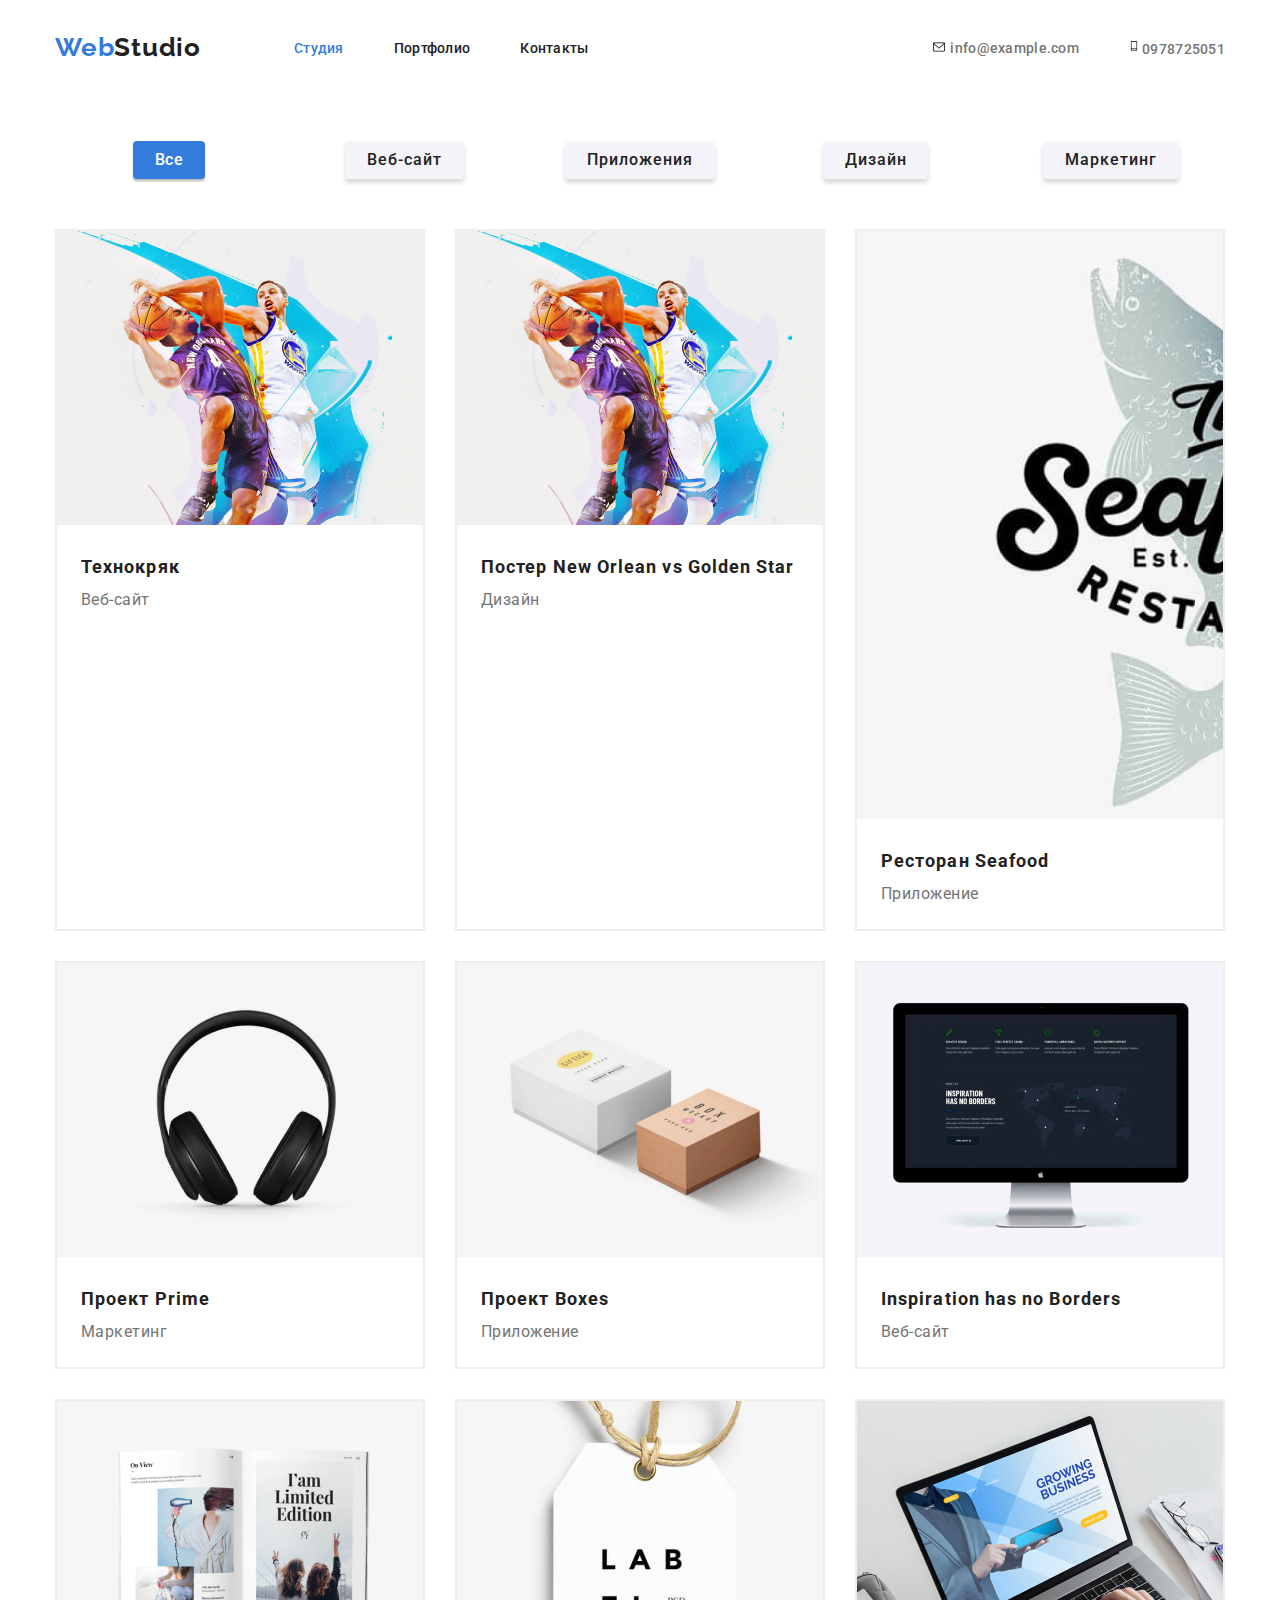
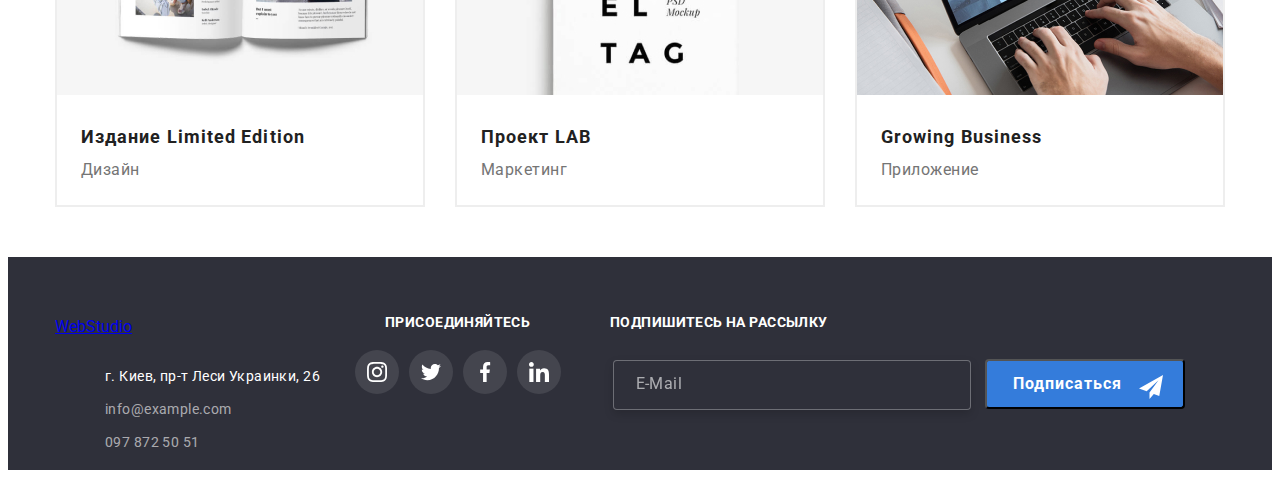
==== portfolio.html @ 57423bf5 "v00" ====
<!DOCTYPE html>
<html lang="ru">
    <head>
        <meta charset="UTF-8">
        <meta http-equiv="X-UA-Compatible" content="IE=edge">
        <meta name="viewport" content="width=device-width, initial-scale=1.0">
        <title>HomeWork8.v00|Portfolio</title>
        <link rel="preconnect" href="https://fonts.googleapis.com">
        <link rel="preconnect" href="https://fonts.gstatic.com" crossorigin>
        <link href="https://fonts.googleapis.com/css2?family=Raleway:wght@700&family=Roboto:wght@400;500;700;900&display=swap" rel="stylesheet">
        <link rel="stylesheet" href="https://cdnjs.cloudflare.com/ajax/libs/modern-normalize/1.1.0/modern-normalize.min.css" integrity="sha512-wpPYUAdjBVSE4KJnH1VR1HeZfpl1ub8YT/NKx4PuQ5NmX2tKuGu6U/JRp5y+Y8XG2tV+wKQpNHVUX03MfMFn9Q==" crossorigin="anonymous" referrerpolicy="no-referrer" />
        <link rel="stylesheet" href="./css/portfolio-styles.css"/>
		<link rel="stylesheet" href="./css/main.min.css"/>
    </head>
<body>
    <header>
        <div class="container container-header">
             <a href="./index.html" class="header-logo-web">Web</a><a href="./index.html" class="header-logo-studio">Studio</a>
                    
                <ul class="header-nav">
                    <li class="header-nav__item"><a href="./index.html"    class="header-nav__link_active" >Студия</a></li>
                    <li class="header-nav__item"><a href="./portfolio.html"class="header-nav__link"        >Портфолио</a></li>
                    <li class="header-nav__item"><a href="./contact.html"  class="header-nav__link"        >Контакты</a></li>
                </ul>
        
                <ul class="header-contact">
                    <li class="header-contact__item">  <a href="mailto:info@example.com" class="header-contact__link"> <svg width="16" height="12"><use href="./images/icons.svg#icon-header-mail" ></use></svg> info@example.com</a></li>
                    <li class="header-contact__item">  <a href="tel:+380978725051"       class="header-contact__link"> <svg width="10" height="16"><use href="./images/icons.svg#icon-header-tel"  ></use></svg> 0978725051</a></li>
                </ul>
                </div>
                   <button type="button" class="header-mobile-btn" header-mobile-open>
                        <svg class="header-mobile-btn-icon" width="24" height="24">
                            <use href="./images/icons.svg#header-mobile-btn"></use>
                          </svg>
                      </button>


                       
                    <div class="backdrop is-hidden" header-mobile>       
                    <div class="header-mobile">
                       <div class="header-mobile__container">
                        <button type="button" class="header-mobile-btn-close" header-mobile-close>
                            <svg class="modal-close-icon" width="11" height="11">
                                <use href="./images/icons.svg#icon-close-btn1"></use>
                              </svg>
                          </button>
                        <ul class="header-mobile-nav">
                            <li class="header-mobile-nav__item"><a href="./index.html"    class="header-mobile-nav__link_active" >Студия</a></li>                           
                            <li class="header-mobile-nav__item"><a href="./portfolio.html"class="header-mobile-nav__link"        >Портфолио</a></li>
                            <li class="header-mobile-nav__item"><a href="./contact.html"  class="header-mobile-nav__link"        >Контакты</a></li>
                        </ul>
                
                        <ul class="header-mobile-contact">
                            <li class="header-mobile-contact__item">  <a href="tel:+380978725051"       class="header-mobile-contact__link"> +38 096 111 11 11</a></li>
                            <li class="header-mobile-contact__item">  <a href="mailto:info@example.com" class="header-mobile-contact__link1"> info@example.com</a></li>
                        </ul>

                        <ul class="header-mobile-social">
                            <li class="header-mobile-social__item"><a href="" class="header-mobile-social__link" >Instagram </a> <a href="" class="header-mobile-social__t" >|</a></li>                           
                            <li class="header-mobile-social__item"><a href="" class="header-mobile-social__link" >Twitter   </a> <a href="" class="header-mobile-social__t" >|</a></li>
                            <li class="header-mobile-social__item"><a href="" class="header-mobile-social__link" >Facebook  </a> <a href="" class="header-mobile-social__t" >|</a></li>
                            <li class="header-mobile-social__item"><a href="" class="header-mobile-social__link" >LinkedIn  </a> <a href="" class="header-mobile-social__t" > </a></li>
                        </ul>

                        </div>
                    </div>                   
                    </div>
                </div>
                </section>    

        </div>
     </header>
<main> 


    <section  class="projects">
    <div class="container">   
     <ul class="portfolio-menu__list">
        <li class="portfolio-menu__item"><button type="button" class="portfolio-menu__button__active">Все</button></li>
        <li class="portfolio-menu__item"><button type="button" class="portfolio-menu__button">Веб-сайт</button></li>
        <li class="portfolio-menu__item"><button type="button" class="portfolio-menu__button">Приложения</button></li>
        <li class="portfolio-menu__item"><button type="button" class="portfolio-menu__button">Дизайн</button></li>
        <li class="portfolio-menu__item"><button type="button" class="portfolio-menu__button">Маркетинг</button></li>
    </ul>

    <ul class="portfolio-projects__list">
            
        <li class="portfolio-projects__item"> <div class="portfolio-projects__wrap"> <picture> <source srcset="./images/portfolio/project-2-desktop-1x.jpg 1x, ./images/portfolio/project-2-desktop-2x.jpg 2x" media="(min-width: 1200px)"/> <source srcset="./images/portfolio/project-2-tablet-1x.jpg 1x, ./images/portfolio/project-2-tablet-2x.jpg 2x "media="(min-width: 768px)" /> <source srcset="./images/portfolio/project-2-phone-1x.jpg 1x, ./images/portfolio/project-2-phone-2x.jpg 2x" media="(min-width: 320px)" /> <img src="./images/portfolio/project-1.jpg" alt="Project1" /> </picture> <p class="portfolio-projects__text-top"> Технокряк это современная площадка распространения коронавируса. Компании используют эту платформу для цифрового шпионажа и атак на защищённые сервера конкурентов. </p> </div> <div class="portfolio-projects__text-container">  <h3  class="portfolio-projects__text-h3">Технокряк</h3>                       <p class="portfolio-projects__text-p">Веб-сайт</p>   </div></li>
        <li class="portfolio-projects__item"> <div class="portfolio-projects__wrap"> <picture> <source srcset="./images/portfolio/project-2-desktop-1x.jpg 1x, ./images/portfolio/project-2-desktop-2x.jpg 2x" media="(min-width: 1200px)"/> <source srcset="./images/portfolio/project-2-tablet-1x.jpg 1x, ./images/portfolio/project-2-tablet-2x.jpg 2x "media="(min-width: 768px)" /> <source srcset="./images/portfolio/project-2-phone-1x.jpg 1x, ./images/portfolio/project-2-phone-2x.jpg 2x" media="(min-width: 320px)" /> <img src="./images/portfolio/project-2.jpg" alt="Project2" /> </picture> <p class="portfolio-projects__text-top"> Технокряк это современная площадка распространения коронавируса. Компании используют эту платформу для цифрового шпионажа и атак на защищённые сервера конкурентов. </p> </div> <div class="portfolio-projects__text-container">  <h3  class="portfolio-projects__text-h3">Постер New Orlean vs Golden Star</h3><p class="portfolio-projects__text-p">Дизайн</p>     </div></li>
        <li class="portfolio-projects__item"> <div class="portfolio-projects__wrap"> <picture> <source srcset="./images/portfolio/project-3-desktop-1x.jpg 1x, ./images/portfolio/project-3-desktop-2x.jpg 2x" media="(min-width: 1200px)"/> <source srcset="./images/portfolio/project-3-tablet-1x.jpg 1x, ./images/portfolio/project-3-tablet-2x.jpg 2x "media="(min-width: 768px)" /> <source srcset="./images/portfolio/project-3-phone-1x.jpg 1x, ./images/portfolio/project-3-phone-2x.jpg 2x" media="(min-width: 320px)" /> <img src="./images/portfolio/project-3.jpg" alt="Project3" /> </picture> <p class="portfolio-projects__text-top"> Технокряк это современная площадка распространения коронавируса. Компании используют эту платформу для цифрового шпионажа и атак на защищённые сервера конкурентов. </p> </div> <div class="portfolio-projects__text-container">  <h3  class="portfolio-projects__text-h3">Ресторан Seafood</h3>                <p class="portfolio-projects__text-p">Приложение</p> </div></li>
        <li class="portfolio-projects__item"> <div class="portfolio-projects__wrap"> <picture> <source srcset="./images/portfolio/project-4-desktop-1x.jpg 1x, ./images/portfolio/project-4-desktop-2x.jpg 2x" media="(min-width: 1200px)"/> <source srcset="./images/portfolio/project-4-tablet-1x.jpg 1x, ./images/portfolio/project-4-tablet-2x.jpg 2x "media="(min-width: 768px)" /> <source srcset="./images/portfolio/project-4-phone-1x.jpg 1x, ./images/portfolio/project-4-phone-2x.jpg 2x" media="(min-width: 320px)" /> <img src="./images/portfolio/project-4.jpg" alt="Project4" /> </picture> <p class="portfolio-projects__text-top"> Технокряк это современная площадка распространения коронавируса. Компании используют эту платформу для цифрового шпионажа и атак на защищённые сервера конкурентов. </p> </div> <div class="portfolio-projects__text-container">  <h3  class="portfolio-projects__text-h3">Проект Prime</h3>                    <p class="portfolio-projects__text-p">Маркетинг</p>  </div></li>
        <li class="portfolio-projects__item"> <div class="portfolio-projects__wrap"> <picture> <source srcset="./images/portfolio/project-5-desktop-1x.jpg 1x, ./images/portfolio/project-5-desktop-2x.jpg 2x" media="(min-width: 1200px)"/> <source srcset="./images/portfolio/project-5-tablet-1x.jpg 1x, ./images/portfolio/project-5-tablet-2x.jpg 2x "media="(min-width: 768px)" /> <source srcset="./images/portfolio/project-5-phone-1x.jpg 1x, ./images/portfolio/project-5-phone-2x.jpg 2x" media="(min-width: 320px)" /> <img src="./images/portfolio/project-5.jpg" alt="Project5" /> </picture> <p class="portfolio-projects__text-top"> Технокряк это современная площадка распространения коронавируса. Компании используют эту платформу для цифрового шпионажа и атак на защищённые сервера конкурентов. </p> </div> <div class="portfolio-projects__text-container">  <h3  class="portfolio-projects__text-h3">Проект Boxes</h3>                    <p class="portfolio-projects__text-p">Приложение</p> </div></li>
        <li class="portfolio-projects__item"> <div class="portfolio-projects__wrap"> <picture> <source srcset="./images/portfolio/project-6-desktop-1x.jpg 1x, ./images/portfolio/project-6-desktop-2x.jpg 2x" media="(min-width: 1200px)"/> <source srcset="./images/portfolio/project-6-tablet-1x.jpg 1x, ./images/portfolio/project-6-tablet-2x.jpg 2x "media="(min-width: 768px)" /> <source srcset="./images/portfolio/project-6-phone-1x.jpg 1x, ./images/portfolio/project-6-phone-2x.jpg 2x" media="(min-width: 320px)" /> <img src="./images/portfolio/project-6.jpg" alt="Project6" /> </picture> <p class="portfolio-projects__text-top"> Технокряк это современная площадка распространения коронавируса. Компании используют эту платформу для цифрового шпионажа и атак на защищённые сервера конкурентов. </p> </div> <div class="portfolio-projects__text-container">  <h3  class="portfolio-projects__text-h3">Inspiration has no Borders</h3>      <p class="portfolio-projects__text-p">Веб-сайт</p>   </div></li>
        <li class="portfolio-projects__item"> <div class="portfolio-projects__wrap"> <picture> <source srcset="./images/portfolio/project-7-desktop-1x.jpg 1x, ./images/portfolio/project-7-desktop-2x.jpg 2x" media="(min-width: 1200px)"/> <source srcset="./images/portfolio/project-7-tablet-1x.jpg 1x, ./images/portfolio/project-7-tablet-2x.jpg 2x "media="(min-width: 768px)" /> <source srcset="./images/portfolio/project-7-phone-1x.jpg 1x, ./images/portfolio/project-7-phone-2x.jpg 2x" media="(min-width: 320px)" /> <img src="./images/portfolio/project-7.jpg" alt="Project7" /> </picture> <p class="portfolio-projects__text-top"> Технокряк это современная площадка распространения коронавируса. Компании используют эту платформу для цифрового шпионажа и атак на защищённые сервера конкурентов. </p> </div> <div class="portfolio-projects__text-container">  <h3  class="portfolio-projects__text-h3">Издание Limited Edition</h3>         <p class="portfolio-projects__text-p">Дизайн</p>     </div></li>
        <li class="portfolio-projects__item"> <div class="portfolio-projects__wrap"> <picture> <source srcset="./images/portfolio/project-8-desktop-1x.jpg 1x, ./images/portfolio/project-8-desktop-2x.jpg 2x" media="(min-width: 1200px)"/> <source srcset="./images/portfolio/project-8-tablet-1x.jpg 1x, ./images/portfolio/project-8-tablet-2x.jpg 2x "media="(min-width: 768px)" /> <source srcset="./images/portfolio/project-8-phone-1x.jpg 1x, ./images/portfolio/project-8-phone-2x.jpg 2x" media="(min-width: 320px)" /> <img src="./images/portfolio/project-8.jpg" alt="Project8" /> </picture> <p class="portfolio-projects__text-top"> Технокряк это современная площадка распространения коронавируса. Компании используют эту платформу для цифрового шпионажа и атак на защищённые сервера конкурентов. </p> </div> <div class="portfolio-projects__text-container">  <h3  class="portfolio-projects__text-h3">Проект LAB</h3>                      <p class="portfolio-projects__text-p">Маркетинг</p>  </div></li>
        <li class="portfolio-projects__item"> <div class="portfolio-projects__wrap"> <picture> <source srcset="./images/portfolio/project-9-desktop-1x.jpg 1x, ./images/portfolio/project-9-desktop-2x.jpg 2x" media="(min-width: 1200px)"/> <source srcset="./images/portfolio/project-9-tablet-1x.jpg 1x, ./images/portfolio/project-9-tablet-2x.jpg 2x "media="(min-width: 768px)" /> <source srcset="./images/portfolio/project-9-phone-1x.jpg 1x, ./images/portfolio/project-9-phone-2x.jpg 2x" media="(min-width: 320px)" /> <img src="./images/portfolio/project-9.jpg" alt="Project9" /> </picture> <p class="portfolio-projects__text-top"> Технокряк это современная площадка распространения коронавируса. Компании используют эту платформу для цифрового шпионажа и атак на защищённые сервера конкурентов. </p> </div> <div class="portfolio-projects__text-container">  <h3  class="portfolio-projects__text-h3">Growing Business</h3>                <p class="portfolio-projects__text-p">Приложение</p> </div></li>
    
    </ul>

<!--- <ul class="our-projects-list">
            
    <li class="our-projects-item"> <div class="our-projects-wrap"> <img src="./images/portfolio/project-1.jpg" alt="Наши проекты" width="370" height="290"/> <p class="our-projects-top-text"> Технокряк это современная площадка распространения коронавируса. Компании используют эту платформу для цифрового шпионажа и атак на защищённые сервера конкурентов. </p> </div> <div class="projects-text-container">  <h3  class="projects-text-h3">Технокряк</h3>                   <p class="projects-text-p">Веб-сайт</p> </div> </li>
    <li class="our-projects-item"> <div class="our-projects-wrap"> <img src="./images/portfolio/project-2.jpg" alt="Наши проекты" width="370" height="290"/> <p class="our-projects-top-text"> Технокряк это современная площадка распространения коронавируса. Компании используют эту платформу для цифрового шпионажа и атак на защищённые сервера конкурентов. </p> </div> <div class="projects-text-container">  <h3  class="projects-text-h3">Постер New Orlean vs Golden Star</h3>    <p class="projects-text-p">Дизайн</p>                      </div></li>
    <li class="our-projects-item"> <div class="our-projects-wrap"> <img src="./images/portfolio/project-3.jpg" alt="Наши проекты" width="370" height="290"/> <p class="our-projects-top-text"> Технокряк это современная площадка распространения коронавируса. Компании используют эту платформу для цифрового шпионажа и атак на защищённые сервера конкурентов. </p> </div> <div class="projects-text-container">  <h3  class="projects-text-h3">Ресторан Seafood</h3>            <p class="projects-text-p">Приложение</p>                  </div></li>
    <li class="our-projects-item"> <div class="our-projects-wrap"> <img src="./images/portfolio/project-4.jpg" alt="Наши проекты" width="370" height="290"/> <p class="our-projects-top-text"> Технокряк это современная площадка распространения коронавируса. Компании используют эту платформу для цифрового шпионажа и атак на защищённые сервера конкурентов. </p> </div> <div class="projects-text-container">  <h3  class="projects-text-h3">Проект Prime</h3>                <p class="projects-text-p">Маркетинг</p>                           </div></li>
    <li class="our-projects-item"> <div class="our-projects-wrap"> <img src="./images/portfolio/project-5.jpg" alt="Наши проекты" width="370" height="290"/> <p class="our-projects-top-text"> Технокряк это современная площадка распространения коронавируса. Компании используют эту платформу для цифрового шпионажа и атак на защищённые сервера конкурентов. </p> </div> <div class="projects-text-container">  <h3  class="projects-text-h3">Проект Boxes</h3>                <p class="projects-text-p">Приложение</p>                          </div></li>
    <li class="our-projects-item"> <div class="our-projects-wrap"> <img src="./images/portfolio/project-6.jpg" alt="Наши проекты" width="370" height="290"/> <p class="our-projects-top-text"> Технокряк это современная площадка распространения коронавируса. Компании используют эту платформу для цифрового шпионажа и атак на защищённые сервера конкурентов. </p> </div> <div class="projects-text-container">  <h3  class="projects-text-h3">Inspiration has no Borders</h3>  <p class="projects-text-p">Веб-сайт</p>                            </div></li>
    <li class="our-projects-item"> <div class="our-projects-wrap"> <img src="./images/portfolio/project-7.jpg" alt="Наши проекты" width="370" height="290"/> <p class="our-projects-top-text"> Технокряк это современная площадка распространения коронавируса. Компании используют эту платформу для цифрового шпионажа и атак на защищённые сервера конкурентов. </p> </div> <div class="projects-text-container">  <h3  class="projects-text-h3">Издание Limited Edition</h3>     <p class="projects-text-p">Дизайн</p>                              </div></li>
    <li class="our-projects-item"> <div class="our-projects-wrap"> <img src="./images/portfolio/project-8.jpg" alt="Наши проекты" width="370" height="290"/> <p class="our-projects-top-text"> Технокряк это современная площадка распространения коронавируса. Компании используют эту платформу для цифрового шпионажа и атак на защищённые сервера конкурентов. </p> </div> <div class="projects-text-container">  <h3  class="projects-text-h3">Проект LAB</h3>                  <p class="projects-text-p">Маркетинг</p>                           </div></li>
    <li class="our-projects-item"> <div class="our-projects-wrap"> <img src="./images/portfolio/project-9.jpg" alt="Наши проекты" width="370" height="290"/> <p class="our-projects-top-text"> Технокряк это современная площадка распространения коронавируса. Компании используют эту платформу для цифрового шпионажа и атак на защищённые сервера конкурентов. </p> </div> <div class="projects-text-container">  <h3  class="projects-text-h3">Growing Business</h3>            <p class="projects-text-p">Приложение</p>                          </div></li>

</ul>
-->

    
    </section>

</main>
 <footer class="footer"> 
    <div class="container container-foter">
        
    <div class="footer-log">
        <a href="./index.html" class="footer-logo-web">Web</a><a href="./index.html" class="footer-logo-studio">Studio</a>    <div > 
    </div>

    <address> 
        <ul class="foter-address">
            <li class="foter-address-item"><a href="https://goo.gl/maps/wMssc7S66yAjxJLt8" target="_blank" rel="noopen nofollow noreferrer" class="foter-address-text1">г. Киев, пр-т Леси Украинки, 26 </a></li>
            <li class="foter-address-item"><a href="mailto:info@example.com"                                                                class="foter-address-text2">info@example.com                </a></li>
            <li class="foter-address-item"><a href="tel:+380978725051"                                                                      class="foter-address-text2"> 097 872 50 51                  </a></li>
        </ul>  
    </address>


    <section class="footer-social-networks">
        <div>
            <h3 class="footer-social-networks__title">Присоединяйтесь</h3>
                   <ul class="footer-social-networks__list"> 
                <li class="footer-social-networks__item"><a href="" class="footer-social-networks__link">       <svg width="20" height="20"><use href="./images/icons.svg#icon-social-network-instagram"></use></svg></a> </li>
                <li class="footer-social-networks__item"><a href="" class="footer-social-networks__link">       <svg width="20" height="20"><use href="./images/icons.svg#icon-social-network-twitter" > </use></svg></a></li>
                <li class="footer-social-networks__item"><a href="" class="footer-social-networks__link">       <svg width="20" height="20"><use href="./images/icons.svg#icon-social-network-facebook"> </use></svg></a></li>
                <li class="footer-social-networks__item"><a href="" class="footer-social-networks__link">       <svg width="20" height="20"><use href="./images/icons.svg#icon-social-network-linkedin"> </use></svg></a></li> 
             </ul>
         </div>   
    </section>


    <section class="footer-subscribe">
        <form class="footer-subscribe-form">
            <div>
                <label for="footer-subscribe-form__email"class="footer-subscribe-form__label">Подпишитесь на рассылку</label> 
              
                <input 
                type="email"
                name=       "footer-subscribe-form__mail"
                class=      "footer-subscribe-form__input"
                required id="footer-subscribe-form__email"
                placeholder="E-Mail"
                />
                <button type ="submit" class="footer-subscribe-form__button">Подписаться</button>
                <svg class="footer-subscribe-form__icon"width="24" height="24"><use href="./images/icons.svg#icon-footer-send"  ></use></svg>
            </div>
        </form>
</section>
</footer>

 <script src="./js/header-mobile.js"></script>
</body>


</html>
---- css/portfolio-styles.css ----
/*--------------------HEADER--------------------*/

.header1{
    border-bottom: 1px solid rgba(236, 236, 236, 1);
  }




.container {
    width: 1200px;
    padding-left: 15px;
    padding-right: 15px;
    margin: 0 auto;
    box-sizing: border-box;
    
}

/*Disable list for "ul"****/
ul, li {
    list-style: none;
    margin: 0 auto;
    padding: 0;
}

.img{
    display: block;
}
/**/
---- css/main.min.css ----
.visually-hidden{position:absolute;white-space:nowrap;width:1px;height:1px;overflow:hidden;border:0;padding:0;clip:rect(0 0 0 0);clip-path:inset(50%);margin:-1px}.is-hidden{opacity:0;pointer-events:none;visibility:hidden}.backdrop{width:100vw;height:100vh;background-color:rgba(0,0,0,0.267);position:fixed;top:0;transition:opacity 500ms, visibility 500ms}.modal-window{width:528px;height:581px;min-height:500px;background-color:#ffffff;border-radius:10px;position:absolute;top:50%;left:50%;transform:translate(-50%, -50%) rotate(0) scale(1);transition:transform 500ms}.modal-window__close-btn{width:30px;height:30px;border-radius:50%;border:1px solid rgba(33,33,33,0.2);background-color:transparent;position:absolute;top:10px;right:10px;transition:color 300ms linear, fill 300ms linear, outline 300ms linear;fill:#212121}.modal-window__close-btn:hover,.modal-window__close-btn:focus{fill:#2196F3}.modal-window__title{padding-top:40px;padding-left:40px;padding-right:40px;margin-bottom:12px;text-align:center;font-family:Roboto;font-style:normal;font-weight:bold;font-size:20px;letter-spacing:0.03em;color:#303030}.modal-window__label{margin-top:10px;margin-left:40px;color:#757575}.modal-window__input{width:448px;height:40px;padding-left:30px;margin-left:40px;margin-right:40px;border:1px solid rgba(33,33,33,0.2);box-sizing:border-box;border-radius:4px;transition:color 300ms linear, border-color 300ms linear, fill 300ms linear, border 300ms linear}.modal-window__input:focus,.modal-window__input:hover{border-color:#2196F3;fill:#2196F3;color:#2196F3;border:2px solid #2196F3;outline:none}.modal-window__text{color:#757575;padding-top:10px;padding-right:10px;padding-left:10px;padding-bottom:10px;width:448px;height:120px;margin-left:40px;margin-right:40px;border:1px solid rgba(33,33,33,0.2);box-sizing:border-box;border-radius:4px;resize:none;outline:none;transition:color 300ms linear, border-color 300ms linear, fill 300ms linear, border 300ms linear}.modal-window__text:hover,.modal-window__text:focus{border-color:#2196F3;fill:#2196F3;color:#2196F3;border:2px solid #2196F3;outline:none}.modal-window__text::placeholder{color:rgba(117,117,117,0.5);fill:#2196F3}.modal-window__wrap{position:relative;display:block;margin-top:4px}.modal-window__field{margin-bottom:10px;transition:color 300ms linear, fill 300ms linear, border-color 300ms linear}.modal-window__field:focus,.modal-window__field:hover{border-color:#2196F3;fill:#2196F3;color:#2196F3;outline:none}.modal-window__icon{position:absolute;left:45px;top:50%;transform:translateY(-50%);transition:color 300ms linear, fill 300ms linear, border-color 300ms linear}.modal-window__icon:focus,.modal-window__icon:hover{border-color:#2196F3;fill:#2196F3;color:#2196F3;outline:none}.modal-check-text span{border:1px solid rgba(33,33,33,0.2);border-radius:2px;margin-left:40px}.modal-check-t1{padding-left:12px;margin-bottom:20px;color:#757575}.modal-check-t2{text-decoration:underline;color:#2196F3}.modal-check:checked+.modal-check-text>span{border:none}.modal-check:checked+.modal-check-text svg{fill:#2196F3}.modal-check-text{color:#757575;display:flex;align-items:center}.modal-check-text1{color:#2196F3;display:flex;align-items:center;text-decoration:underline;padding-left:10px}.modal-check-text span{width:16px;height:15px;border:2px solid #000000;border-radius:2px;margin-right:5px;display:flex;align-items:center;justify-content:center}.modal-check-icon{fill:transparent}.modal-check:checked+.modal-check-text>span{background-color:#2196F3;border:none}.modal-check:checked+.modal-check-text svg{fill:#2196F3}.modal-submit-btn{width:200px;height:50px;margin-top:20px;margin-left:164px;margin-right:164px;margin-bottom:45px;background:#188CE8;outline:none;border-radius:4px;color:#ffffff;display:flex;align-items:center;text-align:center;letter-spacing:0.06em;padding-top:10px;padding-left:56px;padding-right:56px;padding-bottom:10px;border:0}body{font-family:"Roboto", "sans-serif"}p,h1,h2,h3,h4,h5,h6{margin:0}ul,li{list-style:none;margin:0;padding:0}.img{display:block;max-width:100%;width:100%;height:auto}.container{width:100%;padding-left:15px;padding-right:15px;margin:0 auto}@media screen and (min-width: 320px){.container{width:300px}}@media screen and (min-width: 480px){.container{width:480px}}@media screen and (min-width: 768px){.container{width:750px}}@media screen and (min-width: 1200px){.container{width:1200px}}.header{border-bottom:2px solid #2196F3}.container-header{padding-top:24px;padding-bottom:24px;display:flex;align-items:center}.header-logo-web{font-family:Raleway;font-style:normal;font-weight:bold;font-size:26px;line-height:31px;text-decoration:none;letter-spacing:.03em;list-style:none;color:#347cdb}@media screen and (min-width: 320px){.header-logo-web{margin-left:-15px}}@media screen and (min-width: 480px){.header-logo-web{margin-left:0px}}.header-logo-web:hover,.header-logo-web:focus{fill:#347cdb;color:#347cdb}.header-logo-studio{font-family:Raleway;font-style:normal;font-weight:bold;font-size:26px;line-height:31px;text-decoration:none;letter-spacing:.03em;list-style:none;color:#212121}.header-logo-studio:hover,.header-logo-studio:focus{fill:#347cdb;color:#347cdb}.header-nav{margin-left:93px}@media screen and (min-width: 320px){.header-nav{display:none}}@media screen and (min-width: 480px){.header-nav{display:none}}@media screen and (min-width: 768px){.header-nav{display:flex}}@media screen and (min-width: 1200px){.header-nav{display:flex}}.header-nav__item+.header-nav__item{margin-left:50px}.header-nav__link{font-family:Roboto;font-style:normal;font-weight:500;font-size:14px;line-height:1.14;text-decoration:none;letter-spacing:.02em;color:#212121;transition:color 300ms linear, fill 300ms linear}.header-nav__link:hover,.header-nav__link:focus{fill:#347cdb;color:#347cdb}.header-nav__link_active{font-family:Roboto;font-style:normal;font-weight:500;font-size:14px;line-height:1.14;text-decoration:none;letter-spacing:.02em;color:#347cdb;transition:color 300ms linear}.header-contact{margin-left:auto}@media screen and (min-width: 320px){.header-contact{display:none}}@media screen and (min-width: 480px){.header-contact{display:none}}@media screen and (min-width: 768px){.header-contact{display:inline-block}}@media screen and (min-width: 1200px){.header-contact{display:flex}}.header-contact__item+.header-contact__item{margin-left:50px}.header-contact__link{font-family:Roboto;font-style:normal;font-weight:500;font-size:14px;line-height:1.14;text-decoration:none;letter-spacing:.02em;color:#757575;transition:color 300ms linear, fill 300ms linear}.header-contact__link:hover,.header-contact__link:focus{fill:#347cdb;color:#347cdb}.header-mobile-btn{margin-top:-60px;margin-bottom:15px;margin-right:15px;width:40px;height:40px;display:none;margin-left:auto}@media screen and (min-width: 320px){.header-mobile-btn{display:block}}@media screen and (min-width: 480px){.header-mobile-btn{display:block}}@media screen and (min-width: 768px){.header-mobile-btn{display:none}}@media screen and (min-width: 1200px){.header-mobile-btn{display:none}}.header-mobile-btn-close{width:30px;height:30px;border-radius:50%;border:none;background-color:transparent;position:absolute;top:10px;right:10px;transition:color 300ms linear, fill 300ms linear, outline 300ms linear;fill:#212121}.header-mobile-btn-close:hover,.header-mobile-btn-close:focus{fill:#2196F3}.header-mobile{position:fixed;background-color:#ffffff;z-index:1;width:100vw;height:100vh;overflow:auto;top:0;left:0;padding-top:15px;padding-bottom:15px}.header-mobile__conteiner{height:100%;display:flex;flex-direction:column}.header-mobile-nav{margin-top:48px;margin-left:40px}.header-mobile-nav__item{margin-bottom:30px}.header-mobile-nav__link_active{font-family:Roboto;font-style:medium;font-weight:500;font-size:40px;line-height:1.14;text-decoration:none;letter-spacing:.02em;color:#347cdb;transition:color 300ms linear, fill 300ms linear}.header-mobile-nav__link_active:hover,.header-mobile-nav__link_active:focus{fill:#212121;color:#212121}.header-mobile-nav__link{font-family:Roboto;font-style:medium;font-weight:500;font-size:40px;line-height:1.14;text-decoration:none;letter-spacing:.02em;color:#212121;transition:color 300ms linear, fill 300ms linear}.header-mobile-nav__link:hover,.header-mobile-nav__link:focus{fill:#347cdb;color:#347cdb}.header-mobile-contact{margin-top:210px;margin-left:40px}.header-mobile-contact__item{margin-bottom:20px}.header-mobile-contact__link{font-family:Roboto;font-style:medium;font-weight:500;font-size:34px;line-height:1.14;text-decoration:none;letter-spacing:.02em;color:#347cdb;transition:color 300ms linear, fill 300ms linear}.header-mobile-contact__link:hover,.header-mobile-contact__link:focus{fill:#212121;color:#212121}.header-mobile-contact__link1{font-family:Roboto;font-style:medium;font-weight:500;font-size:28px;line-height:1.14;text-decoration:none;letter-spacing:.02em;color:#757575;transition:color 300ms linear, fill 300ms linear}.header-mobile-contact__link1:hover,.header-mobile-contact__link1:focus{fill:#212121;color:#212121}.header-mobile-social{display:flex;margin-left:40px;margin-top:24px;margin-bottom:28px}.header-mobile-social__item+.header-mobile-social__item{margin-left:5px}.header-mobile-social__link{font-family:Roboto;font-style:medium;font-weight:500;font-size:18px;line-height:1.14;text-decoration:none;letter-spacing:.02em;color:#347cdb;transition:color 300ms linear, fill 300ms linear}.header-mobile-social__link:hover,.header-mobile-social__link:focus{fill:#212121;color:#212121}.header-mobile-social__item{margin-left:5px;color:#757575}.hero{background-color:#2F303A;background-image:linear-gradient(rgba(25,28,38,0.2), rgba(25,28,38,0.2)),url(../images/hero_bg.jpg);padding-top:200px;padding-bottom:200px;background-repeat:no-repeat;background-position:center;background-size:cover;flex-grow:1}@media screen and (min-width: 320px){.hero{background-image:linear-gradient(rgba(25,28,38,0.2), rgba(25,28,38,0.2)),url(../images/hero_bg_phone_1x.jpg)}}@media screen and (min-width: 320px) and (min-device-pixel-ratio: 2), screen and (min-width: 320px) and (min-resolution: 192dpi), screen and (min-width: 320px) and (min-resolution: 2dppx){.hero{background-image:linear-gradient(rgba(25,28,38,0.2), rgba(25,28,38,0.2)),url(../images/hero_bg_phone_2x.jpg)}}@media screen and (min-width: 480px){.hero{background-image:linear-gradient(rgba(25,28,38,0.2), rgba(25,28,38,0.2)),url(../images/hero_bg_phone_1x.jpg)}}@media screen and (min-width: 480px) and (min-device-pixel-ratio: 2), screen and (min-width: 480px) and (min-resolution: 192dpi), screen and (min-width: 480px) and (min-resolution: 2dppx){.hero{background-image:linear-gradient(rgba(25,28,38,0.2), rgba(25,28,38,0.2)),url(../images/hero_bg_phone_2x.jpg)}}@media screen and (min-width: 768px){.hero{background-image:linear-gradient(rgba(25,28,38,0.2), rgba(25,28,38,0.2)),url(../images/hero_bg_tablet_1x.jpg)}}@media screen and (min-width: 768px) and (min-device-pixel-ratio: 2), screen and (min-width: 768px) and (min-resolution: 192dpi), screen and (min-width: 768px) and (min-resolution: 2dppx){.hero{background-image:linear-gradient(rgba(25,28,38,0.2), rgba(25,28,38,0.2)),url(../images/hero_bg_tablet_2x.jpg)}}@media screen and (min-width: 1200px){.hero{background-image:linear-gradient(rgba(25,28,38,0.2), rgba(25,28,38,0.2)),url(../images/hero_bg_desktop_1x.jpg)}}@media screen and (min-width: 1200px) and (min-device-pixel-ratio: 2), screen and (min-width: 1200px) and (min-resolution: 192dpi), screen and (min-width: 1200px) and (min-resolution: 2dppx){.hero{background-image:linear-gradient(rgba(25,28,38,0.2), rgba(25,28,38,0.2)),url(../images/hero_bg_desktop_2x.jpg)}}@media screen and (min-width: 320px){.hero__button{font-family:Roboto;font-style:normal;font-weight:bold;font-size:10px;line-height:1.87;text-decoration:none;letter-spacing:.06em;align-items:center;text-align:center;color:#fff;background:#347cdb;box-shadow:0px 4px 4px rgba(0,0,0,0.15);border-radius:4px;width:150px;height:50px;display:block;margin-left:50px;transition:color 300ms linear, background-color 300ms linear}}@media screen and (min-width: 480px){.hero__button{font-family:Roboto;font-style:normal;font-weight:bold;font-size:14px;line-height:1.87;text-decoration:none;letter-spacing:.06em;align-items:center;text-align:center;color:#fff;background:#347cdb;box-shadow:0px 4px 4px rgba(0,0,0,0.15);border-radius:4px;width:150px;height:50px;display:block;margin-left:140px;margin-top:30px;transition:color 300ms linear, background-color 300ms linear}}@media screen and (min-width: 768px){.hero__button{font-family:Roboto;font-style:normal;font-weight:bold;font-size:16px;line-height:1.87;text-decoration:none;letter-spacing:.06em;align-items:center;text-align:center;color:#fff;background:#347cdb;box-shadow:0px 4px 4px rgba(0,0,0,0.15);border-radius:4px;width:200px;height:50px;display:block;margin:0 auto;margin-top:50px;transition:color 300ms linear, background-color 300ms linear}}@media screen and (min-width: 1200px){.hero__button{font-family:Roboto;font-style:normal;font-weight:bold;font-size:16px;line-height:1.87;text-decoration:none;letter-spacing:.06em;align-items:center;text-align:center;color:#fff;background:#347cdb;box-shadow:0px 4px 4px rgba(0,0,0,0.15);border-radius:4px;width:200px;height:50px;display:block;margin:0 auto;margin-top:50px;transition:color 300ms linear, background-color 300ms linear}}@media screen and (min-width: 320px){.hero__title{font-family:Roboto;font-style:Bold;font-weight:700;font-size:18px;line-height:1.18;text-decoration:none;letter-spacing:.03em;text-align:center;text-transform:uppercase;margin-bottom:20px;color:#ffffff}}@media screen and (min-width: 480px){.hero__title{font-family:Roboto;font-style:Bold;font-weight:700;font-size:24px;line-height:1.18;text-decoration:none;letter-spacing:.03em;text-align:center;letter-spacing:0.06em;text-transform:uppercase;color:#ffffff}}@media screen and (min-width: 768px){.hero__title{font-family:Roboto;font-style:normal;font-weight:900;font-size:30px;line-height:1.36;text-decoration:none;letter-spacing:.06em;text-transform:uppercase;color:#fff;text-align:center}}@media screen and (min-width: 1200px){.hero__title{font-family:Roboto;font-style:normal;font-weight:900;font-size:44px;line-height:1.36;text-decoration:none;letter-spacing:.06em;text-transform:uppercase;color:#fff;text-align:center}}.our-team{background:#f5f4fa}@media screen and (min-width: 320px){.our-team{padding-bottom:30px;padding-top:30px}}@media screen and (min-width: 480px){.our-team{padding-bottom:30px;padding-top:30px}}@media screen and (min-width: 768px){.our-team{padding-bottom:60px;padding-top:60px}}@media screen and (min-width: 1200px){.our-team{padding-bottom:94px;padding-top:94px}}.our-team__h3{font-family:Roboto;font-style:normal;font-weight:500;font-size:16px;line-height:1.18;text-decoration:none;letter-spacing:.03em;color:#212121;text-align:center}.our-team__text{font-family:Roboto;font-style:normal;font-weight:400;font-size:16px;line-height:1.18;text-decoration:none;letter-spacing:.03em;color:#757575;text-align:center;margin-top:10px;margin-bottom:30px}.our-team__title{font-family:Roboto;font-style:Bold;font-weight:700;font-size:28px;line-height:1.18;text-decoration:none;letter-spacing:.03em;color:#212121;text-align:center;margin-top:10px;margin-bottom:30px}.our-team__conteiner{padding-top:30px;padding-bottom:30px;background:#fff;box-shadow:0px 1px 1px rgba(0,0,0,0.12),0px 4px 4px rgba(0,0,0,0.06),1px 4px 6px rgba(0,0,0,0.16)}@media screen and (min-width: 320px){.our-team__list{margin-bottom:15px;margin-top:15px}}@media screen and (min-width: 768px){.our-team__list{display:flex;flex-wrap:wrap;margin-left:-30px}}@media screen and (min-width: 1200px){.our-team__list{display:flex;margin-left:-30px}}.our-team__item{box-shadow:0px 1px 1px rgba(0,0,0,0.12),0px 4px 4px rgba(0,0,0,0.06),1px 4px 6px rgba(0,0,0,0.16);transition:color 300ms linear}@media screen and (min-width: 320px){.our-team__item{margin-bottom:15px;margin-top:15px}}@media screen and (min-width: 768px){.our-team__item{width:calc(100% / 2 - 30px);margin-left:30px}}@media screen and (min-width: 1200px){.our-team__item{width:calc(100% / 4 - 30px);margin-left:30px}}.our-team__item:focus,.our-team__item:hover{box-shadow:0px 1px 1px rgba(0,0,0,0.12),0px 4px 4px rgba(0,0,0,0.06),1px 4px 6px rgba(0,0,0,0.16)}@media screen and (min-width: 1200px){.our-team+.our-team{margin-left:30px}}.our-team+.our-team-cont{padding-top:94px;padding-top:30px;padding-bottom:30px;background:#fff;box-shadow:0px 1px 1px rgba(0,0,0,0.12),0px 4px 4px rgba(0,0,0,0.06),1px 4px 6px rgba(0,0,0,0.16)}.our-team-social-list{display:flex;justify-content:center}.our-team-social__link{width:44px;height:44px;border-radius:50%;display:flex;align-items:center;justify-content:center;color:#AFB1B8;transition:color 300ms linear,background-color 300ms linear}.our-team-social__link__icon{fill:#AFB1B8}.our-team-social__link:hover,.our-team-social__link:focus{background-color:#347cdb;color:#fff;fill:#ffffff}.our-team-social__item+.our-team-social__item{margin-left:10px}.partner__container{width:100%;padding-left:15px;padding-right:15px;margin:0 auto}@media screen and (min-width: 1200px){.partner__container{width:1200px}}.partners{padding-top:94px;padding-bottom:94px}@media screen and (min-width: 320px){.partners__list{margin-bottom:15px;margin-top:15px;display:flex;flex-wrap:wrap;margin-left:-30px}}@media screen and (min-width: 480px){.partners__list{display:flex;flex-wrap:wrap;margin-left:-30px}}@media screen and (min-width: 768px){.partners__list{display:flex;flex-wrap:wrap;margin-left:-30px}}@media screen and (min-width: 1200px){.partners__list{display:flex;margin-left:-30px}}.partners__item{margin-left:30px;height:92px;display:flex;align-items:center;justify-content:center;border-radius:3%}@media screen and (min-width: 320px){.partners__item{width:calc(100% / 2 - 30px);margin-bottom:15px;margin-top:15px}}@media screen and (min-width: 480px){.partners__item{width:calc(100% / 2 - 30px);margin-bottom:15px;margin-top:15px}}@media screen and (min-width: 768px){.partners__item{width:calc(100% / 3 - 30px)}}@media screen and (min-width: 1200px){.partners__item{width:calc(100% / 6 - 30px)}}.partners__title{font-family:Roboto;font-style:normal;font-weight:bold;font-size:36px;line-height:1.16;text-decoration:none;letter-spacing:.03em;color:#212121;text-align:center;margin-bottom:50px}.partners__link{width:170px;height:92px;border-radius:3%;border:1px solid #AFB1B8;fill:#AFB1B8;transition:color 300ms linear, bolder 300ms linear, fill 300ms linear}.partners__link:hover,.partners__link:focus{fill:#347cdb;color:#347cdb;border:1px solid #347cdb}.services{background-image:url("./images/services_bg.jpg");background-repeat:no-repeat;background-attachment:fixed;background-size:100% 100%}@media screen and (min-width: 320px){.services{padding-top:60px;padding-bottom:30px}}@media screen and (min-width: 1200px){.services{padding-top:94px;padding-bottom:94px}}.services__title{font-family:Roboto;font-style:normal;font-weight:bold;font-size:14px;line-height:16px;text-decoration:none;letter-spacing:.03em;text-transform:uppercase;color:#212121;margin-top:30px}.services__text{font-family:Roboto;font-style:normal;font-weight:normal;font-size:14px;line-height:1.71;text-decoration:none;letter-spacing:.03em;color:#757575;padding-top:10px}.services__item{width:100%}@media screen and (min-width: 320px){.services__item{margin-bottom:15px;margin-top:15px}}@media screen and (min-width: 768px){.services__item{width:calc(100% / 2 - 30px);margin-left:30px}}@media screen and (min-width: 1200px){.services__item{width:calc(100% / 4 - 30px);margin-left:30px}}@media screen and (min-width: 1200px){.services__item+.services__item{margin-left:30px}}@media screen and (min-width: 320px){.sevices__list{margin-bottom:15px;margin-top:15px}}@media screen and (min-width: 768px){.sevices__list{display:flex;flex-wrap:wrap;margin-left:-30px}}@media screen and (min-width: 1200px){.sevices__list{display:flex;margin-left:-30px}}.services__container{background-color:#F5F4FA;height:92px;display:flex;align-items:center;justify-content:center;fill:currentColor;width:100%;height:120px;margin-bottom:30px}.what-we-do{padding-bottom:94px}@media screen and (min-width: 320px){.what-we-do{display:none}}@media screen and (min-width: 480px){.what-we-do{display:none}}@media screen and (min-width: 768px){.what-we-do{display:none}}@media screen and (min-width: 1200px){.what-we-do{display:block}}.what-we-do__item+.what-we-do__item{margin-left:27px}.what-we-do__text{font-family:Roboto;font-style:normal;font-weight:bold;font-size:14px;line-height:1.5;text-decoration:none;letter-spacing:.03em;text-align:center;text-transform:uppercase;padding-top:27px;padding-bottom:27px;width:370px;height:70px;position:absolute;top:0;left:0;color:#fff;background:rgba(47,48,58,0.8);transform:translateY(320%)}.what-we-do__title{font-family:Roboto;font-style:normal;font-weight:bold;font-size:36px;line-height:1.16;text-decoration:none;letter-spacing:.03em;color:#212121;text-align:center;margin-bottom:50px}.what-we-do__wrap{position:relative;overflow:visible}.what-we-do__list{display:flex}.projects{padding-top:54px;padding-bottom:50px}.portfolio-menu__list{display:flex;justify-content:center}@media screen and (min-width: 320px){.portfolio-menu__item{width:calc(100% / 3 - 30px)}}@media screen and (min-width: 480px){.portfolio-menu__item{width:calc(100% / 3 - 30px)}}.portfolio-menu__item+.portfolio-menu__item{margin-left:8px}.portfolio-menu__button{font-family:Roboto;font-style:normal;font-weight:500;font-size:16px;line-height:1.62;text-decoration:none;letter-spacing:.03em;align-items:center;text-align:center;letter-spacing:0.06em;color:#212121;background:#F5F4FA;box-shadow:0px 4px 4px rgba(0,0,0,0.15);border-radius:4px;outline:none;border:0;outline:0;padding:6px 22px;display:block;margin:0 auto;transition:color 300ms linear, background-color 300ms linear}.portfolio-menu__button:hover,.portfolio-menu__button:focus{color:#fff;background:#347cdb}.portfolio-menu__button__active{font-family:Roboto;font-style:normal;font-weight:500;font-size:16px;line-height:1.62;text-decoration:none;letter-spacing:.03em;text-align:center;color:#fff;background:#347cdb;box-shadow:0px 3px 1px rgba(0,0,0,0.1),0px 1px 2px rgba(0,0,0,0.08),0px 2px 2px rgba(0,0,0,0.12);border-radius:4px;padding:6px 22px;outline:none;display:block;margin:0 auto;border:0;outline:0;transition:color 300ms linear, background-color 300ms linear}.portfolio-menu__button__active:hover,.portfolio-menu__button__active:focus{color:#212121;background:#F5F4FA}.portfolio-projects__list{margin-top:50px;margin-left:-30px;margin-bottom:-30px}@media screen and (min-width: 768px){.portfolio-projects__list{display:flex;flex-wrap:wrap}}@media screen and (min-width: 1200px){.portfolio-projects__list{display:flex;flex-wrap:wrap}}.portfolio-projects__item{margin-left:30px;margin-bottom:30px;border:2px solid #eeeeee;box-sizing:border-box}@media screen and (min-width: 768px){.portfolio-projects__item{width:calc(100% / 2 - 30px)}}@media screen and (min-width: 1200px){.portfolio-projects__item{width:calc(100% / 3 - 30px)}}.portfolio-projects__item:focus,.portfolio-projects__item:hover{box-shadow:0px 1px 1px rgba(0,0,0,0.12),0px 4px 4px rgba(0,0,0,0.06),1px 4px 6px rgba(0,0,0,0.16)}.portfolio-projects__wrap{position:relative;overflow:hidden;margin:0 auto}.portfolio-projects__text-h3{font-family:Roboto;font-style:normal;font-weight:bold;font-size:18px;line-height:2;text-decoration:none;letter-spacing:.06em;color:#212121}.portfolio-projects__text-p{font-family:Roboto;font-style:normal;font-weight:normal;font-size:16px;line-height:1.87;text-decoration:none;letter-spacing:.03em;color:#757575}.portfolio-projects__text-container{padding-top:20px;padding-left:24px;padding-right:24px;padding-bottom:20px}.portfolio-projects__text-top{font-family:Roboto;font-style:normal;font-weight:400;font-size:18px;line-height:1.87;text-decoration:none;letter-spacing:.03em;color:#fff;position:absolute;top:0;left:0;background-color:#347cdb;padding:30px;height:100%;transform:translateY(100%);transition:transform 300ms linear}.portfolio-projects__item:hover .portfolio-projects__text-top{transform:translateY(0)}@media screen and (min-width: 320px){.footer-logo{margin-top:10px;margin-left:60px}}@media screen and (min-width: 480px){.footer-logo{margin-top:60px;margin-left:163px}}@media screen and (min-width: 768px){.footer-logo{margin-top:30px;margin-left:50px}}@media screen and (min-width: 1200px){.footer-logo{margin-left:0px}}.footer-logo__web{font-family:Raleway;font-style:normal;font-weight:bold;font-size:26px;line-height:1.19;text-decoration:none;letter-spacing:.03em;color:#347cdb}.footer-logo__studio{font-family:Raleway;font-style:normal;font-weight:bold;font-size:26px;line-height:1.19;text-decoration:none;letter-spacing:.03em;color:#fff;list-style:none}.foter-address{padding-top:20px}@media screen and (min-width: 320px){.foter-address{text-align:center}}@media screen and (min-width: 480px){.foter-address{text-align:center}}@media screen and (min-width: 768px){.foter-address{text-align:left;margin-left:50px}}.foter-address-item{margin-top:9px;align-items:center;justify-content:center}.foter-address-text1{font-family:Roboto;font-style:normal;font-weight:normal;font-size:14px;line-height:1.71;text-decoration:none;letter-spacing:.03em;color:#fff}.foter-address-text2{font-family:Roboto;font-style:normal;font-weight:normal;font-size:14px;line-height:1.71;text-decoration:none;letter-spacing:.03em;color:rgba(255,255,255,0.6)}.footer{padding-top:60px;padding-bottom:60px;background:#2F303A}@media screen and (min-width: 320px){.footer-social-networks{margin-top:40px;padding-left:40px;align-items:baseline}}@media screen and (min-width: 480px){.footer-social-networks{margin-top:40px;padding-left:137px;align-items:baseline}}@media screen and (min-width: 768px){.footer-social-networks{margin-top:-140px;padding-left:500px;margin-bottom:80px;align-items:baseline}}@media screen and (min-width: 1200px){.footer-social-networks{margin-top:-140px;padding-left:300px;align-items:baseline}}.footer-social-networks__title{font-family:Roboto;font-style:normal;font-weight:bold;font-size:14px;line-height:16px;text-decoration:none;letter-spacing:.03em;text-transform:uppercase;color:#fff;padding-bottom:20px;padding-left:30px}.footer-social-networks__list{font-family:Roboto;font-style:normal;font-weight:bold;font-size:14px;line-height:16px;text-decoration:none;letter-spacing:.03em;text-transform:uppercase;color:#fff;display:flex}.footer-social-networks__link{width:44px;height:44px;border-radius:50%;display:flex;align-items:center;justify-content:center;fill:#fff;color:#fff;background-color:rgba(255,255,255,0.1);transition:color 300ms linear, fill 300ms linear, outline 300ms linear,background-color 300ms linear}.footer-social-networks__link:focus,.footer-social-networks__link:hover{fill:#fff;color:#fff;outline:2px solid #fff;background-color:#347cdb}.footer-social-networks__item+.footer-social-networks__item{margin-left:10px}@media screen and (min-width: 320px){.footer-subscribe{text-align:center}}@media screen and (min-width: 480px){.footer-subscribe{margin-top:60px}}@media screen and (min-width: 1200px){.footer-subscribe{margin-top:-160px;margin-left:525px}}.footer-subscribe-form__label{font-family:Roboto;font-style:normal;font-weight:bold;font-size:14px;line-height:1.16;text-decoration:none;letter-spacing:.03em;text-transform:uppercase;display:block;color:#fff;padding-bottom:20px;margin-left:15px}@media screen and (min-width: 320px){.footer-subscribe-form__label{text-align:center;margin-top:60px}}@media screen and (min-width: 480px){.footer-subscribe-form__label{text-align:center;margin-top:60px}}@media screen and (min-width: 1200px){.footer-subscribe-form__label{text-align:left;margin-left:30px}}.footer-subscribe-form__icon{position:relative;overflow:visible;margin-bottom:-10px;margin-right:30px;margin-left:-50px}.footer-subscribe-form__input{height:50px;border:1px solid rgba(255,255,255,0.3);box-sizing:border-box;filter:drop-shadow(0px 4px 4px rgba(0,0,0,0.15));border-radius:4px;background:#2F303A;color:#fff;font-style:12px}@media screen and (min-width: 320px){.footer-subscribe-form__input{width:280px}}@media screen and (min-width: 480px){.footer-subscribe-form__input{width:450px}}@media screen and (min-width: 768px){.footer-subscribe-form__input{width:480px}}@media screen and (min-width: 1200px){.footer-subscribe-form__input{width:358px}}.footer-subscribe-form__input::placeholder{font-family:Roboto;font-style:normal;font-weight:normal;font-size:16px;line-height:2;text-decoration:none;letter-spacing:.03em;display:flex;align-items:center;padding-left:20px;color:rgba(255,255,255,0.6)}.footer-subscribe-form__button{font-family:Roboto;font-style:normal;font-weight:bold;font-size:16px;text-decoration:none;letter-spacing:.06em;color:#fff;background:#347cdb;width:200px;height:50px;margin-left:50px;padding-right:40px;outline:none;border-radius:4px}@media screen and (min-width: 320px){.footer-subscribe-form__button{margin-left:20px;margin-top:30px}}@media screen and (min-width: 768px){.footer-subscribe-form__button{margin-top:30px;margin-left:60px}}@media screen and (min-width: 1200px){.footer-subscribe-form__button{margin-top:8px;margin-left:10px}}
/*# sourceMappingURL=main.min.css.map */
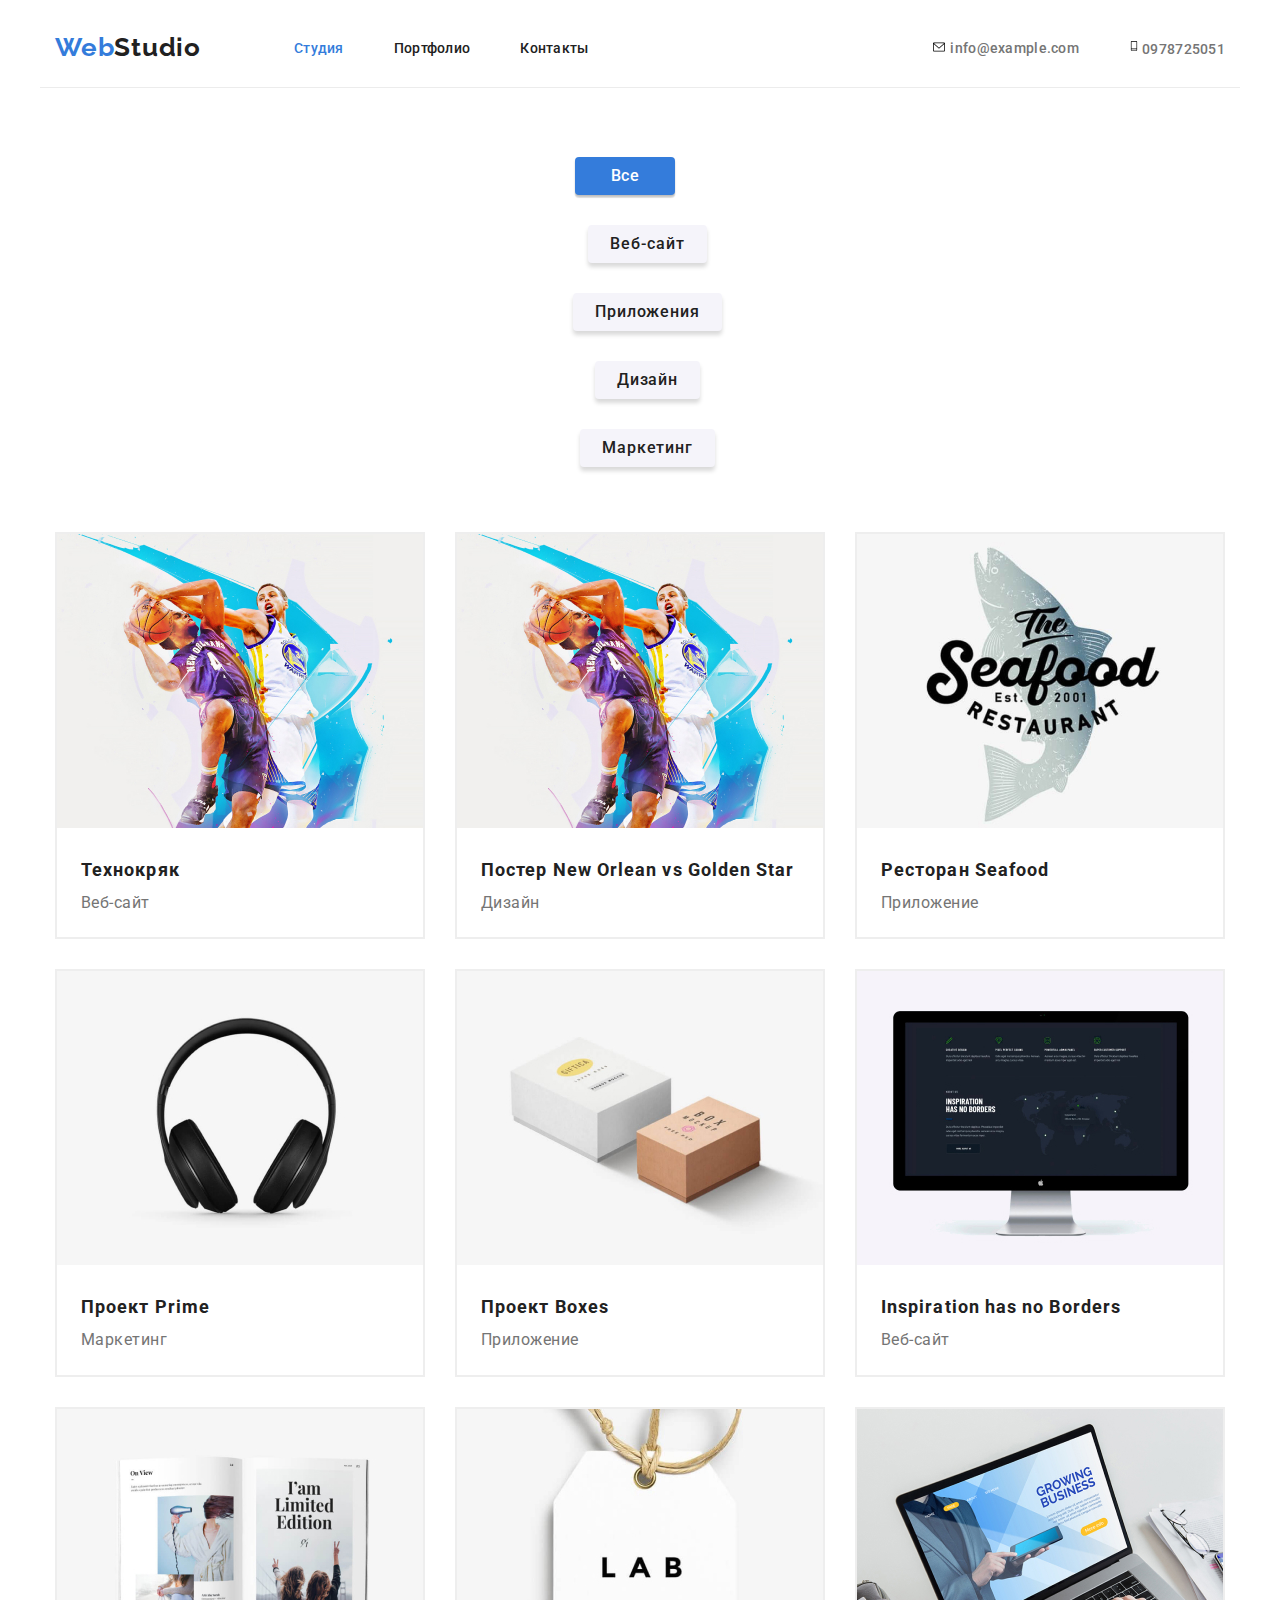
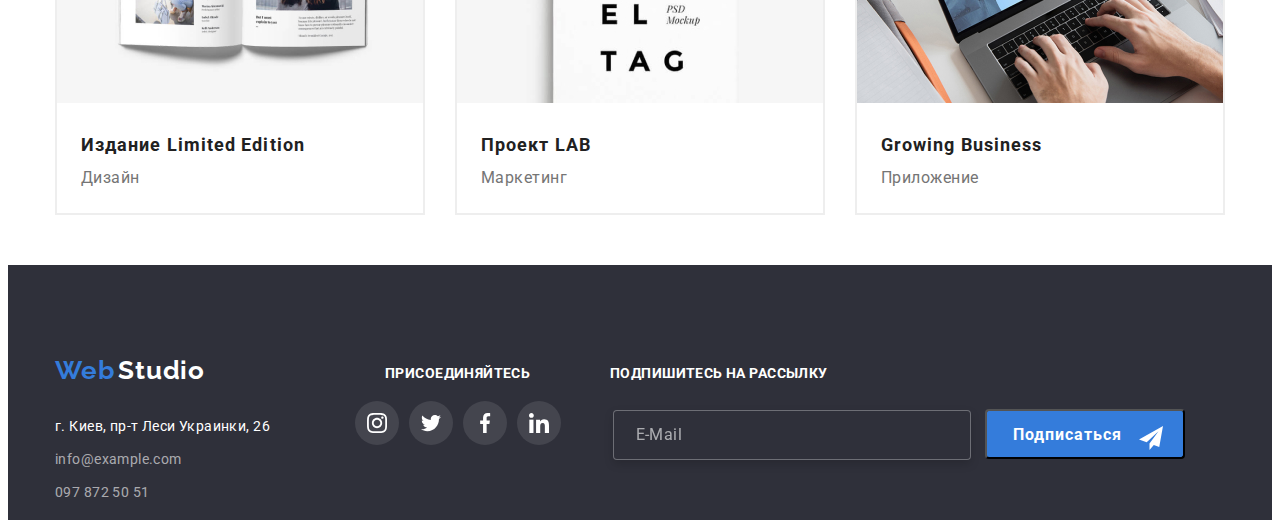
==== commit 09666f96: "v001" ====
--- a/portfolio.html
+++ b/portfolio.html
@@ -4,7 +4,7 @@
         <meta charset="UTF-8">
         <meta http-equiv="X-UA-Compatible" content="IE=edge">
         <meta name="viewport" content="width=device-width, initial-scale=1.0">
-        <title>HomeWork8.v00|Portfolio</title>
+        <title>HomeWork8.v01|Portfolio</title>
         <link rel="preconnect" href="https://fonts.googleapis.com">
         <link rel="preconnect" href="https://fonts.gstatic.com" crossorigin>
         <link href="https://fonts.googleapis.com/css2?family=Raleway:wght@700&family=Roboto:wght@400;500;700;900&display=swap" rel="stylesheet">
@@ -14,7 +14,7 @@
     </head>
 <body>
     <header>
-        <div class="container container-header">
+        <div class="container container-header header1">
              <a href="./index.html" class="header-logo-web">Web</a><a href="./index.html" class="header-logo-studio">Studio</a>
                     
                 <ul class="header-nav">
@@ -116,24 +116,24 @@
     </section>
 
 </main>
- <footer class="footer"> 
+<footer class="footer"> 
     <div class="container container-foter">
-        
-    <div class="footer-log">
-        <a href="./index.html" class="footer-logo-web">Web</a><a href="./index.html" class="footer-logo-studio">Studio</a>    <div > 
-    </div>
+            <div class="footer-logo">
+                <a href="./index.html" class="footer-logo__web">Web</a>
+                <a href="./index.html" class="footer-logo__studio">Studio</a> 
+            </div>
 
     <address> 
-        <ul class="foter-address">
-            <li class="foter-address-item"><a href="https://goo.gl/maps/wMssc7S66yAjxJLt8" target="_blank" rel="noopen nofollow noreferrer" class="foter-address-text1">г. Киев, пр-т Леси Украинки, 26 </a></li>
-            <li class="foter-address-item"><a href="mailto:info@example.com"                                                                class="foter-address-text2">info@example.com                </a></li>
-            <li class="foter-address-item"><a href="tel:+380978725051"                                                                      class="foter-address-text2"> 097 872 50 51                  </a></li>
-        </ul>  
+            <ul class="foter-address">
+                <li class="foter-address-item"><a href="https://goo.gl/maps/wMssc7S66yAjxJLt8" target="_blank" rel="noopen nofollow noreferrer" class="foter-address-text1">г. Киев, пр-т Леси Украинки, 26 </a></li>
+                <li class="foter-address-item"><a href="mailto:info@example.com"                                                                class="foter-address-text2">info@example.com                </a></li>
+                <li class="foter-address-item"><a href="tel:+380978725051"                                                                      class="foter-address-text2"> 097 872 50 51                  </a></li>
+            </ul>  
     </address>
 
 
-    <section class="footer-social-networks">
-        <div>
+    <section >
+        <div class="footer-social-networks">
             <h3 class="footer-social-networks__title">Присоединяйтесь</h3>
                    <ul class="footer-social-networks__list"> 
                 <li class="footer-social-networks__item"><a href="" class="footer-social-networks__link">       <svg width="20" height="20"><use href="./images/icons.svg#icon-social-network-instagram"></use></svg></a> </li>
@@ -149,20 +149,19 @@
         <form class="footer-subscribe-form">
             <div>
                 <label for="footer-subscribe-form__email"class="footer-subscribe-form__label">Подпишитесь на рассылку</label> 
-              
-                <input 
-                type="email"
-                name=       "footer-subscribe-form__mail"
-                class=      "footer-subscribe-form__input"
-                required id="footer-subscribe-form__email"
-                placeholder="E-Mail"
-                />
-                <button type ="submit" class="footer-subscribe-form__button">Подписаться</button>
+                   <input 
+                        type=       "email"
+                        name=       "footer-subscribe-form__mail"
+                        class=      "footer-subscribe-form__input"
+                        required id="footer-subscribe-form__email"
+                        placeholder="E-Mail"
+                    />
+            <button type ="submit" class="footer-subscribe-form__button">Подписаться</button>
                 <svg class="footer-subscribe-form__icon"width="24" height="24"><use href="./images/icons.svg#icon-footer-send"  ></use></svg>
             </div>
         </form>
-</section>
-</footer>
+        </section>
+ </footer>
 
  <script src="./js/header-mobile.js"></script>
 </body>
--- a/css/main.min.css
+++ b/css/main.min.css
@@ -1,2 +1,2 @@
-.visually-hidden{position:absolute;white-space:nowrap;width:1px;height:1px;overflow:hidden;border:0;padding:0;clip:rect(0 0 0 0);clip-path:inset(50%);margin:-1px}.is-hidden{opacity:0;pointer-events:none;visibility:hidden}.backdrop{width:100vw;height:100vh;background-color:rgba(0,0,0,0.267);position:fixed;top:0;transition:opacity 500ms, visibility 500ms}.modal-window{width:528px;height:581px;min-height:500px;background-color:#ffffff;border-radius:10px;position:absolute;top:50%;left:50%;transform:translate(-50%, -50%) rotate(0) scale(1);transition:transform 500ms}.modal-window__close-btn{width:30px;height:30px;border-radius:50%;border:1px solid rgba(33,33,33,0.2);background-color:transparent;position:absolute;top:10px;right:10px;transition:color 300ms linear, fill 300ms linear, outline 300ms linear;fill:#212121}.modal-window__close-btn:hover,.modal-window__close-btn:focus{fill:#2196F3}.modal-window__title{padding-top:40px;padding-left:40px;padding-right:40px;margin-bottom:12px;text-align:center;font-family:Roboto;font-style:normal;font-weight:bold;font-size:20px;letter-spacing:0.03em;color:#303030}.modal-window__label{margin-top:10px;margin-left:40px;color:#757575}.modal-window__input{width:448px;height:40px;padding-left:30px;margin-left:40px;margin-right:40px;border:1px solid rgba(33,33,33,0.2);box-sizing:border-box;border-radius:4px;transition:color 300ms linear, border-color 300ms linear, fill 300ms linear, border 300ms linear}.modal-window__input:focus,.modal-window__input:hover{border-color:#2196F3;fill:#2196F3;color:#2196F3;border:2px solid #2196F3;outline:none}.modal-window__text{color:#757575;padding-top:10px;padding-right:10px;padding-left:10px;padding-bottom:10px;width:448px;height:120px;margin-left:40px;margin-right:40px;border:1px solid rgba(33,33,33,0.2);box-sizing:border-box;border-radius:4px;resize:none;outline:none;transition:color 300ms linear, border-color 300ms linear, fill 300ms linear, border 300ms linear}.modal-window__text:hover,.modal-window__text:focus{border-color:#2196F3;fill:#2196F3;color:#2196F3;border:2px solid #2196F3;outline:none}.modal-window__text::placeholder{color:rgba(117,117,117,0.5);fill:#2196F3}.modal-window__wrap{position:relative;display:block;margin-top:4px}.modal-window__field{margin-bottom:10px;transition:color 300ms linear, fill 300ms linear, border-color 300ms linear}.modal-window__field:focus,.modal-window__field:hover{border-color:#2196F3;fill:#2196F3;color:#2196F3;outline:none}.modal-window__icon{position:absolute;left:45px;top:50%;transform:translateY(-50%);transition:color 300ms linear, fill 300ms linear, border-color 300ms linear}.modal-window__icon:focus,.modal-window__icon:hover{border-color:#2196F3;fill:#2196F3;color:#2196F3;outline:none}.modal-check-text span{border:1px solid rgba(33,33,33,0.2);border-radius:2px;margin-left:40px}.modal-check-t1{padding-left:12px;margin-bottom:20px;color:#757575}.modal-check-t2{text-decoration:underline;color:#2196F3}.modal-check:checked+.modal-check-text>span{border:none}.modal-check:checked+.modal-check-text svg{fill:#2196F3}.modal-check-text{color:#757575;display:flex;align-items:center}.modal-check-text1{color:#2196F3;display:flex;align-items:center;text-decoration:underline;padding-left:10px}.modal-check-text span{width:16px;height:15px;border:2px solid #000000;border-radius:2px;margin-right:5px;display:flex;align-items:center;justify-content:center}.modal-check-icon{fill:transparent}.modal-check:checked+.modal-check-text>span{background-color:#2196F3;border:none}.modal-check:checked+.modal-check-text svg{fill:#2196F3}.modal-submit-btn{width:200px;height:50px;margin-top:20px;margin-left:164px;margin-right:164px;margin-bottom:45px;background:#188CE8;outline:none;border-radius:4px;color:#ffffff;display:flex;align-items:center;text-align:center;letter-spacing:0.06em;padding-top:10px;padding-left:56px;padding-right:56px;padding-bottom:10px;border:0}body{font-family:"Roboto", "sans-serif"}p,h1,h2,h3,h4,h5,h6{margin:0}ul,li{list-style:none;margin:0;padding:0}.img{display:block;max-width:100%;width:100%;height:auto}.container{width:100%;padding-left:15px;padding-right:15px;margin:0 auto}@media screen and (min-width: 320px){.container{width:300px}}@media screen and (min-width: 480px){.container{width:480px}}@media screen and (min-width: 768px){.container{width:750px}}@media screen and (min-width: 1200px){.container{width:1200px}}.header{border-bottom:2px solid #2196F3}.container-header{padding-top:24px;padding-bottom:24px;display:flex;align-items:center}.header-logo-web{font-family:Raleway;font-style:normal;font-weight:bold;font-size:26px;line-height:31px;text-decoration:none;letter-spacing:.03em;list-style:none;color:#347cdb}@media screen and (min-width: 320px){.header-logo-web{margin-left:-15px}}@media screen and (min-width: 480px){.header-logo-web{margin-left:0px}}.header-logo-web:hover,.header-logo-web:focus{fill:#347cdb;color:#347cdb}.header-logo-studio{font-family:Raleway;font-style:normal;font-weight:bold;font-size:26px;line-height:31px;text-decoration:none;letter-spacing:.03em;list-style:none;color:#212121}.header-logo-studio:hover,.header-logo-studio:focus{fill:#347cdb;color:#347cdb}.header-nav{margin-left:93px}@media screen and (min-width: 320px){.header-nav{display:none}}@media screen and (min-width: 480px){.header-nav{display:none}}@media screen and (min-width: 768px){.header-nav{display:flex}}@media screen and (min-width: 1200px){.header-nav{display:flex}}.header-nav__item+.header-nav__item{margin-left:50px}.header-nav__link{font-family:Roboto;font-style:normal;font-weight:500;font-size:14px;line-height:1.14;text-decoration:none;letter-spacing:.02em;color:#212121;transition:color 300ms linear, fill 300ms linear}.header-nav__link:hover,.header-nav__link:focus{fill:#347cdb;color:#347cdb}.header-nav__link_active{font-family:Roboto;font-style:normal;font-weight:500;font-size:14px;line-height:1.14;text-decoration:none;letter-spacing:.02em;color:#347cdb;transition:color 300ms linear}.header-contact{margin-left:auto}@media screen and (min-width: 320px){.header-contact{display:none}}@media screen and (min-width: 480px){.header-contact{display:none}}@media screen and (min-width: 768px){.header-contact{display:inline-block}}@media screen and (min-width: 1200px){.header-contact{display:flex}}.header-contact__item+.header-contact__item{margin-left:50px}.header-contact__link{font-family:Roboto;font-style:normal;font-weight:500;font-size:14px;line-height:1.14;text-decoration:none;letter-spacing:.02em;color:#757575;transition:color 300ms linear, fill 300ms linear}.header-contact__link:hover,.header-contact__link:focus{fill:#347cdb;color:#347cdb}.header-mobile-btn{margin-top:-60px;margin-bottom:15px;margin-right:15px;width:40px;height:40px;display:none;margin-left:auto}@media screen and (min-width: 320px){.header-mobile-btn{display:block}}@media screen and (min-width: 480px){.header-mobile-btn{display:block}}@media screen and (min-width: 768px){.header-mobile-btn{display:none}}@media screen and (min-width: 1200px){.header-mobile-btn{display:none}}.header-mobile-btn-close{width:30px;height:30px;border-radius:50%;border:none;background-color:transparent;position:absolute;top:10px;right:10px;transition:color 300ms linear, fill 300ms linear, outline 300ms linear;fill:#212121}.header-mobile-btn-close:hover,.header-mobile-btn-close:focus{fill:#2196F3}.header-mobile{position:fixed;background-color:#ffffff;z-index:1;width:100vw;height:100vh;overflow:auto;top:0;left:0;padding-top:15px;padding-bottom:15px}.header-mobile__conteiner{height:100%;display:flex;flex-direction:column}.header-mobile-nav{margin-top:48px;margin-left:40px}.header-mobile-nav__item{margin-bottom:30px}.header-mobile-nav__link_active{font-family:Roboto;font-style:medium;font-weight:500;font-size:40px;line-height:1.14;text-decoration:none;letter-spacing:.02em;color:#347cdb;transition:color 300ms linear, fill 300ms linear}.header-mobile-nav__link_active:hover,.header-mobile-nav__link_active:focus{fill:#212121;color:#212121}.header-mobile-nav__link{font-family:Roboto;font-style:medium;font-weight:500;font-size:40px;line-height:1.14;text-decoration:none;letter-spacing:.02em;color:#212121;transition:color 300ms linear, fill 300ms linear}.header-mobile-nav__link:hover,.header-mobile-nav__link:focus{fill:#347cdb;color:#347cdb}.header-mobile-contact{margin-top:210px;margin-left:40px}.header-mobile-contact__item{margin-bottom:20px}.header-mobile-contact__link{font-family:Roboto;font-style:medium;font-weight:500;font-size:34px;line-height:1.14;text-decoration:none;letter-spacing:.02em;color:#347cdb;transition:color 300ms linear, fill 300ms linear}.header-mobile-contact__link:hover,.header-mobile-contact__link:focus{fill:#212121;color:#212121}.header-mobile-contact__link1{font-family:Roboto;font-style:medium;font-weight:500;font-size:28px;line-height:1.14;text-decoration:none;letter-spacing:.02em;color:#757575;transition:color 300ms linear, fill 300ms linear}.header-mobile-contact__link1:hover,.header-mobile-contact__link1:focus{fill:#212121;color:#212121}.header-mobile-social{display:flex;margin-left:40px;margin-top:24px;margin-bottom:28px}.header-mobile-social__item+.header-mobile-social__item{margin-left:5px}.header-mobile-social__link{font-family:Roboto;font-style:medium;font-weight:500;font-size:18px;line-height:1.14;text-decoration:none;letter-spacing:.02em;color:#347cdb;transition:color 300ms linear, fill 300ms linear}.header-mobile-social__link:hover,.header-mobile-social__link:focus{fill:#212121;color:#212121}.header-mobile-social__item{margin-left:5px;color:#757575}.hero{background-color:#2F303A;background-image:linear-gradient(rgba(25,28,38,0.2), rgba(25,28,38,0.2)),url(../images/hero_bg.jpg);padding-top:200px;padding-bottom:200px;background-repeat:no-repeat;background-position:center;background-size:cover;flex-grow:1}@media screen and (min-width: 320px){.hero{background-image:linear-gradient(rgba(25,28,38,0.2), rgba(25,28,38,0.2)),url(../images/hero_bg_phone_1x.jpg)}}@media screen and (min-width: 320px) and (min-device-pixel-ratio: 2), screen and (min-width: 320px) and (min-resolution: 192dpi), screen and (min-width: 320px) and (min-resolution: 2dppx){.hero{background-image:linear-gradient(rgba(25,28,38,0.2), rgba(25,28,38,0.2)),url(../images/hero_bg_phone_2x.jpg)}}@media screen and (min-width: 480px){.hero{background-image:linear-gradient(rgba(25,28,38,0.2), rgba(25,28,38,0.2)),url(../images/hero_bg_phone_1x.jpg)}}@media screen and (min-width: 480px) and (min-device-pixel-ratio: 2), screen and (min-width: 480px) and (min-resolution: 192dpi), screen and (min-width: 480px) and (min-resolution: 2dppx){.hero{background-image:linear-gradient(rgba(25,28,38,0.2), rgba(25,28,38,0.2)),url(../images/hero_bg_phone_2x.jpg)}}@media screen and (min-width: 768px){.hero{background-image:linear-gradient(rgba(25,28,38,0.2), rgba(25,28,38,0.2)),url(../images/hero_bg_tablet_1x.jpg)}}@media screen and (min-width: 768px) and (min-device-pixel-ratio: 2), screen and (min-width: 768px) and (min-resolution: 192dpi), screen and (min-width: 768px) and (min-resolution: 2dppx){.hero{background-image:linear-gradient(rgba(25,28,38,0.2), rgba(25,28,38,0.2)),url(../images/hero_bg_tablet_2x.jpg)}}@media screen and (min-width: 1200px){.hero{background-image:linear-gradient(rgba(25,28,38,0.2), rgba(25,28,38,0.2)),url(../images/hero_bg_desktop_1x.jpg)}}@media screen and (min-width: 1200px) and (min-device-pixel-ratio: 2), screen and (min-width: 1200px) and (min-resolution: 192dpi), screen and (min-width: 1200px) and (min-resolution: 2dppx){.hero{background-image:linear-gradient(rgba(25,28,38,0.2), rgba(25,28,38,0.2)),url(../images/hero_bg_desktop_2x.jpg)}}@media screen and (min-width: 320px){.hero__button{font-family:Roboto;font-style:normal;font-weight:bold;font-size:10px;line-height:1.87;text-decoration:none;letter-spacing:.06em;align-items:center;text-align:center;color:#fff;background:#347cdb;box-shadow:0px 4px 4px rgba(0,0,0,0.15);border-radius:4px;width:150px;height:50px;display:block;margin-left:50px;transition:color 300ms linear, background-color 300ms linear}}@media screen and (min-width: 480px){.hero__button{font-family:Roboto;font-style:normal;font-weight:bold;font-size:14px;line-height:1.87;text-decoration:none;letter-spacing:.06em;align-items:center;text-align:center;color:#fff;background:#347cdb;box-shadow:0px 4px 4px rgba(0,0,0,0.15);border-radius:4px;width:150px;height:50px;display:block;margin-left:140px;margin-top:30px;transition:color 300ms linear, background-color 300ms linear}}@media screen and (min-width: 768px){.hero__button{font-family:Roboto;font-style:normal;font-weight:bold;font-size:16px;line-height:1.87;text-decoration:none;letter-spacing:.06em;align-items:center;text-align:center;color:#fff;background:#347cdb;box-shadow:0px 4px 4px rgba(0,0,0,0.15);border-radius:4px;width:200px;height:50px;display:block;margin:0 auto;margin-top:50px;transition:color 300ms linear, background-color 300ms linear}}@media screen and (min-width: 1200px){.hero__button{font-family:Roboto;font-style:normal;font-weight:bold;font-size:16px;line-height:1.87;text-decoration:none;letter-spacing:.06em;align-items:center;text-align:center;color:#fff;background:#347cdb;box-shadow:0px 4px 4px rgba(0,0,0,0.15);border-radius:4px;width:200px;height:50px;display:block;margin:0 auto;margin-top:50px;transition:color 300ms linear, background-color 300ms linear}}@media screen and (min-width: 320px){.hero__title{font-family:Roboto;font-style:Bold;font-weight:700;font-size:18px;line-height:1.18;text-decoration:none;letter-spacing:.03em;text-align:center;text-transform:uppercase;margin-bottom:20px;color:#ffffff}}@media screen and (min-width: 480px){.hero__title{font-family:Roboto;font-style:Bold;font-weight:700;font-size:24px;line-height:1.18;text-decoration:none;letter-spacing:.03em;text-align:center;letter-spacing:0.06em;text-transform:uppercase;color:#ffffff}}@media screen and (min-width: 768px){.hero__title{font-family:Roboto;font-style:normal;font-weight:900;font-size:30px;line-height:1.36;text-decoration:none;letter-spacing:.06em;text-transform:uppercase;color:#fff;text-align:center}}@media screen and (min-width: 1200px){.hero__title{font-family:Roboto;font-style:normal;font-weight:900;font-size:44px;line-height:1.36;text-decoration:none;letter-spacing:.06em;text-transform:uppercase;color:#fff;text-align:center}}.our-team{background:#f5f4fa}@media screen and (min-width: 320px){.our-team{padding-bottom:30px;padding-top:30px}}@media screen and (min-width: 480px){.our-team{padding-bottom:30px;padding-top:30px}}@media screen and (min-width: 768px){.our-team{padding-bottom:60px;padding-top:60px}}@media screen and (min-width: 1200px){.our-team{padding-bottom:94px;padding-top:94px}}.our-team__h3{font-family:Roboto;font-style:normal;font-weight:500;font-size:16px;line-height:1.18;text-decoration:none;letter-spacing:.03em;color:#212121;text-align:center}.our-team__text{font-family:Roboto;font-style:normal;font-weight:400;font-size:16px;line-height:1.18;text-decoration:none;letter-spacing:.03em;color:#757575;text-align:center;margin-top:10px;margin-bottom:30px}.our-team__title{font-family:Roboto;font-style:Bold;font-weight:700;font-size:28px;line-height:1.18;text-decoration:none;letter-spacing:.03em;color:#212121;text-align:center;margin-top:10px;margin-bottom:30px}.our-team__conteiner{padding-top:30px;padding-bottom:30px;background:#fff;box-shadow:0px 1px 1px rgba(0,0,0,0.12),0px 4px 4px rgba(0,0,0,0.06),1px 4px 6px rgba(0,0,0,0.16)}@media screen and (min-width: 320px){.our-team__list{margin-bottom:15px;margin-top:15px}}@media screen and (min-width: 768px){.our-team__list{display:flex;flex-wrap:wrap;margin-left:-30px}}@media screen and (min-width: 1200px){.our-team__list{display:flex;margin-left:-30px}}.our-team__item{box-shadow:0px 1px 1px rgba(0,0,0,0.12),0px 4px 4px rgba(0,0,0,0.06),1px 4px 6px rgba(0,0,0,0.16);transition:color 300ms linear}@media screen and (min-width: 320px){.our-team__item{margin-bottom:15px;margin-top:15px}}@media screen and (min-width: 768px){.our-team__item{width:calc(100% / 2 - 30px);margin-left:30px}}@media screen and (min-width: 1200px){.our-team__item{width:calc(100% / 4 - 30px);margin-left:30px}}.our-team__item:focus,.our-team__item:hover{box-shadow:0px 1px 1px rgba(0,0,0,0.12),0px 4px 4px rgba(0,0,0,0.06),1px 4px 6px rgba(0,0,0,0.16)}@media screen and (min-width: 1200px){.our-team+.our-team{margin-left:30px}}.our-team+.our-team-cont{padding-top:94px;padding-top:30px;padding-bottom:30px;background:#fff;box-shadow:0px 1px 1px rgba(0,0,0,0.12),0px 4px 4px rgba(0,0,0,0.06),1px 4px 6px rgba(0,0,0,0.16)}.our-team-social-list{display:flex;justify-content:center}.our-team-social__link{width:44px;height:44px;border-radius:50%;display:flex;align-items:center;justify-content:center;color:#AFB1B8;transition:color 300ms linear,background-color 300ms linear}.our-team-social__link__icon{fill:#AFB1B8}.our-team-social__link:hover,.our-team-social__link:focus{background-color:#347cdb;color:#fff;fill:#ffffff}.our-team-social__item+.our-team-social__item{margin-left:10px}.partner__container{width:100%;padding-left:15px;padding-right:15px;margin:0 auto}@media screen and (min-width: 1200px){.partner__container{width:1200px}}.partners{padding-top:94px;padding-bottom:94px}@media screen and (min-width: 320px){.partners__list{margin-bottom:15px;margin-top:15px;display:flex;flex-wrap:wrap;margin-left:-30px}}@media screen and (min-width: 480px){.partners__list{display:flex;flex-wrap:wrap;margin-left:-30px}}@media screen and (min-width: 768px){.partners__list{display:flex;flex-wrap:wrap;margin-left:-30px}}@media screen and (min-width: 1200px){.partners__list{display:flex;margin-left:-30px}}.partners__item{margin-left:30px;height:92px;display:flex;align-items:center;justify-content:center;border-radius:3%}@media screen and (min-width: 320px){.partners__item{width:calc(100% / 2 - 30px);margin-bottom:15px;margin-top:15px}}@media screen and (min-width: 480px){.partners__item{width:calc(100% / 2 - 30px);margin-bottom:15px;margin-top:15px}}@media screen and (min-width: 768px){.partners__item{width:calc(100% / 3 - 30px)}}@media screen and (min-width: 1200px){.partners__item{width:calc(100% / 6 - 30px)}}.partners__title{font-family:Roboto;font-style:normal;font-weight:bold;font-size:36px;line-height:1.16;text-decoration:none;letter-spacing:.03em;color:#212121;text-align:center;margin-bottom:50px}.partners__link{width:170px;height:92px;border-radius:3%;border:1px solid #AFB1B8;fill:#AFB1B8;transition:color 300ms linear, bolder 300ms linear, fill 300ms linear}.partners__link:hover,.partners__link:focus{fill:#347cdb;color:#347cdb;border:1px solid #347cdb}.services{background-image:url("./images/services_bg.jpg");background-repeat:no-repeat;background-attachment:fixed;background-size:100% 100%}@media screen and (min-width: 320px){.services{padding-top:60px;padding-bottom:30px}}@media screen and (min-width: 1200px){.services{padding-top:94px;padding-bottom:94px}}.services__title{font-family:Roboto;font-style:normal;font-weight:bold;font-size:14px;line-height:16px;text-decoration:none;letter-spacing:.03em;text-transform:uppercase;color:#212121;margin-top:30px}.services__text{font-family:Roboto;font-style:normal;font-weight:normal;font-size:14px;line-height:1.71;text-decoration:none;letter-spacing:.03em;color:#757575;padding-top:10px}.services__item{width:100%}@media screen and (min-width: 320px){.services__item{margin-bottom:15px;margin-top:15px}}@media screen and (min-width: 768px){.services__item{width:calc(100% / 2 - 30px);margin-left:30px}}@media screen and (min-width: 1200px){.services__item{width:calc(100% / 4 - 30px);margin-left:30px}}@media screen and (min-width: 1200px){.services__item+.services__item{margin-left:30px}}@media screen and (min-width: 320px){.sevices__list{margin-bottom:15px;margin-top:15px}}@media screen and (min-width: 768px){.sevices__list{display:flex;flex-wrap:wrap;margin-left:-30px}}@media screen and (min-width: 1200px){.sevices__list{display:flex;margin-left:-30px}}.services__container{background-color:#F5F4FA;height:92px;display:flex;align-items:center;justify-content:center;fill:currentColor;width:100%;height:120px;margin-bottom:30px}.what-we-do{padding-bottom:94px}@media screen and (min-width: 320px){.what-we-do{display:none}}@media screen and (min-width: 480px){.what-we-do{display:none}}@media screen and (min-width: 768px){.what-we-do{display:none}}@media screen and (min-width: 1200px){.what-we-do{display:block}}.what-we-do__item+.what-we-do__item{margin-left:27px}.what-we-do__text{font-family:Roboto;font-style:normal;font-weight:bold;font-size:14px;line-height:1.5;text-decoration:none;letter-spacing:.03em;text-align:center;text-transform:uppercase;padding-top:27px;padding-bottom:27px;width:370px;height:70px;position:absolute;top:0;left:0;color:#fff;background:rgba(47,48,58,0.8);transform:translateY(320%)}.what-we-do__title{font-family:Roboto;font-style:normal;font-weight:bold;font-size:36px;line-height:1.16;text-decoration:none;letter-spacing:.03em;color:#212121;text-align:center;margin-bottom:50px}.what-we-do__wrap{position:relative;overflow:visible}.what-we-do__list{display:flex}.projects{padding-top:54px;padding-bottom:50px}.portfolio-menu__list{display:flex;justify-content:center}@media screen and (min-width: 320px){.portfolio-menu__item{width:calc(100% / 3 - 30px)}}@media screen and (min-width: 480px){.portfolio-menu__item{width:calc(100% / 3 - 30px)}}.portfolio-menu__item+.portfolio-menu__item{margin-left:8px}.portfolio-menu__button{font-family:Roboto;font-style:normal;font-weight:500;font-size:16px;line-height:1.62;text-decoration:none;letter-spacing:.03em;align-items:center;text-align:center;letter-spacing:0.06em;color:#212121;background:#F5F4FA;box-shadow:0px 4px 4px rgba(0,0,0,0.15);border-radius:4px;outline:none;border:0;outline:0;padding:6px 22px;display:block;margin:0 auto;transition:color 300ms linear, background-color 300ms linear}.portfolio-menu__button:hover,.portfolio-menu__button:focus{color:#fff;background:#347cdb}.portfolio-menu__button__active{font-family:Roboto;font-style:normal;font-weight:500;font-size:16px;line-height:1.62;text-decoration:none;letter-spacing:.03em;text-align:center;color:#fff;background:#347cdb;box-shadow:0px 3px 1px rgba(0,0,0,0.1),0px 1px 2px rgba(0,0,0,0.08),0px 2px 2px rgba(0,0,0,0.12);border-radius:4px;padding:6px 22px;outline:none;display:block;margin:0 auto;border:0;outline:0;transition:color 300ms linear, background-color 300ms linear}.portfolio-menu__button__active:hover,.portfolio-menu__button__active:focus{color:#212121;background:#F5F4FA}.portfolio-projects__list{margin-top:50px;margin-left:-30px;margin-bottom:-30px}@media screen and (min-width: 768px){.portfolio-projects__list{display:flex;flex-wrap:wrap}}@media screen and (min-width: 1200px){.portfolio-projects__list{display:flex;flex-wrap:wrap}}.portfolio-projects__item{margin-left:30px;margin-bottom:30px;border:2px solid #eeeeee;box-sizing:border-box}@media screen and (min-width: 768px){.portfolio-projects__item{width:calc(100% / 2 - 30px)}}@media screen and (min-width: 1200px){.portfolio-projects__item{width:calc(100% / 3 - 30px)}}.portfolio-projects__item:focus,.portfolio-projects__item:hover{box-shadow:0px 1px 1px rgba(0,0,0,0.12),0px 4px 4px rgba(0,0,0,0.06),1px 4px 6px rgba(0,0,0,0.16)}.portfolio-projects__wrap{position:relative;overflow:hidden;margin:0 auto}.portfolio-projects__text-h3{font-family:Roboto;font-style:normal;font-weight:bold;font-size:18px;line-height:2;text-decoration:none;letter-spacing:.06em;color:#212121}.portfolio-projects__text-p{font-family:Roboto;font-style:normal;font-weight:normal;font-size:16px;line-height:1.87;text-decoration:none;letter-spacing:.03em;color:#757575}.portfolio-projects__text-container{padding-top:20px;padding-left:24px;padding-right:24px;padding-bottom:20px}.portfolio-projects__text-top{font-family:Roboto;font-style:normal;font-weight:400;font-size:18px;line-height:1.87;text-decoration:none;letter-spacing:.03em;color:#fff;position:absolute;top:0;left:0;background-color:#347cdb;padding:30px;height:100%;transform:translateY(100%);transition:transform 300ms linear}.portfolio-projects__item:hover .portfolio-projects__text-top{transform:translateY(0)}@media screen and (min-width: 320px){.footer-logo{margin-top:10px;margin-left:60px}}@media screen and (min-width: 480px){.footer-logo{margin-top:60px;margin-left:163px}}@media screen and (min-width: 768px){.footer-logo{margin-top:30px;margin-left:50px}}@media screen and (min-width: 1200px){.footer-logo{margin-left:0px}}.footer-logo__web{font-family:Raleway;font-style:normal;font-weight:bold;font-size:26px;line-height:1.19;text-decoration:none;letter-spacing:.03em;color:#347cdb}.footer-logo__studio{font-family:Raleway;font-style:normal;font-weight:bold;font-size:26px;line-height:1.19;text-decoration:none;letter-spacing:.03em;color:#fff;list-style:none}.foter-address{padding-top:20px}@media screen and (min-width: 320px){.foter-address{text-align:center}}@media screen and (min-width: 480px){.foter-address{text-align:center}}@media screen and (min-width: 768px){.foter-address{text-align:left;margin-left:50px}}.foter-address-item{margin-top:9px;align-items:center;justify-content:center}.foter-address-text1{font-family:Roboto;font-style:normal;font-weight:normal;font-size:14px;line-height:1.71;text-decoration:none;letter-spacing:.03em;color:#fff}.foter-address-text2{font-family:Roboto;font-style:normal;font-weight:normal;font-size:14px;line-height:1.71;text-decoration:none;letter-spacing:.03em;color:rgba(255,255,255,0.6)}.footer{padding-top:60px;padding-bottom:60px;background:#2F303A}@media screen and (min-width: 320px){.footer-social-networks{margin-top:40px;padding-left:40px;align-items:baseline}}@media screen and (min-width: 480px){.footer-social-networks{margin-top:40px;padding-left:137px;align-items:baseline}}@media screen and (min-width: 768px){.footer-social-networks{margin-top:-140px;padding-left:500px;margin-bottom:80px;align-items:baseline}}@media screen and (min-width: 1200px){.footer-social-networks{margin-top:-140px;padding-left:300px;align-items:baseline}}.footer-social-networks__title{font-family:Roboto;font-style:normal;font-weight:bold;font-size:14px;line-height:16px;text-decoration:none;letter-spacing:.03em;text-transform:uppercase;color:#fff;padding-bottom:20px;padding-left:30px}.footer-social-networks__list{font-family:Roboto;font-style:normal;font-weight:bold;font-size:14px;line-height:16px;text-decoration:none;letter-spacing:.03em;text-transform:uppercase;color:#fff;display:flex}.footer-social-networks__link{width:44px;height:44px;border-radius:50%;display:flex;align-items:center;justify-content:center;fill:#fff;color:#fff;background-color:rgba(255,255,255,0.1);transition:color 300ms linear, fill 300ms linear, outline 300ms linear,background-color 300ms linear}.footer-social-networks__link:focus,.footer-social-networks__link:hover{fill:#fff;color:#fff;outline:2px solid #fff;background-color:#347cdb}.footer-social-networks__item+.footer-social-networks__item{margin-left:10px}@media screen and (min-width: 320px){.footer-subscribe{text-align:center}}@media screen and (min-width: 480px){.footer-subscribe{margin-top:60px}}@media screen and (min-width: 1200px){.footer-subscribe{margin-top:-160px;margin-left:525px}}.footer-subscribe-form__label{font-family:Roboto;font-style:normal;font-weight:bold;font-size:14px;line-height:1.16;text-decoration:none;letter-spacing:.03em;text-transform:uppercase;display:block;color:#fff;padding-bottom:20px;margin-left:15px}@media screen and (min-width: 320px){.footer-subscribe-form__label{text-align:center;margin-top:60px}}@media screen and (min-width: 480px){.footer-subscribe-form__label{text-align:center;margin-top:60px}}@media screen and (min-width: 1200px){.footer-subscribe-form__label{text-align:left;margin-left:30px}}.footer-subscribe-form__icon{position:relative;overflow:visible;margin-bottom:-10px;margin-right:30px;margin-left:-50px}.footer-subscribe-form__input{height:50px;border:1px solid rgba(255,255,255,0.3);box-sizing:border-box;filter:drop-shadow(0px 4px 4px rgba(0,0,0,0.15));border-radius:4px;background:#2F303A;color:#fff;font-style:12px}@media screen and (min-width: 320px){.footer-subscribe-form__input{width:280px}}@media screen and (min-width: 480px){.footer-subscribe-form__input{width:450px}}@media screen and (min-width: 768px){.footer-subscribe-form__input{width:480px}}@media screen and (min-width: 1200px){.footer-subscribe-form__input{width:358px}}.footer-subscribe-form__input::placeholder{font-family:Roboto;font-style:normal;font-weight:normal;font-size:16px;line-height:2;text-decoration:none;letter-spacing:.03em;display:flex;align-items:center;padding-left:20px;color:rgba(255,255,255,0.6)}.footer-subscribe-form__button{font-family:Roboto;font-style:normal;font-weight:bold;font-size:16px;text-decoration:none;letter-spacing:.06em;color:#fff;background:#347cdb;width:200px;height:50px;margin-left:50px;padding-right:40px;outline:none;border-radius:4px}@media screen and (min-width: 320px){.footer-subscribe-form__button{margin-left:20px;margin-top:30px}}@media screen and (min-width: 768px){.footer-subscribe-form__button{margin-top:30px;margin-left:60px}}@media screen and (min-width: 1200px){.footer-subscribe-form__button{margin-top:8px;margin-left:10px}}
+.backdrop{width:100vw;height:100vh;background-color:rgba(0,0,0,0.267);position:fixed;top:0;transition:opacity 500ms, visibility 500ms}.modal-window{width:440px;height:581px;min-height:500px;background-color:#ffffff;border-radius:10px;position:absolute;top:50%;left:50%;transform:translate(-50%, -50%) rotate(0) scale(1);transition:transform 500ms}.modal-window__close-btn{width:30px;height:30px;border-radius:50%;border:1px solid rgba(33,33,33,0.2);background-color:transparent;position:absolute;top:10px;right:10px;transition:color 300ms linear, fill 300ms linear, outline 300ms linear;fill:#212121}.modal-window__close-btn:hover,.modal-window__close-btn:focus{fill:#2196F3}.modal-window__title{padding-top:40px;padding-left:40px;padding-right:40px;margin-bottom:12px;text-align:center;font-family:Roboto;font-style:normal;font-weight:bold;font-size:20px;letter-spacing:0.03em;color:#303030}.modal-window__label{margin-top:10px;margin-left:40px;color:#757575}.modal-window__input{width:348px;height:40px;padding-left:30px;margin-left:40px;margin-right:40px;border:1px solid rgba(33,33,33,0.2);box-sizing:border-box;border-radius:4px;transition:color 300ms linear, border-color 300ms linear, fill 300ms linear, border 300ms linear}.modal-window__input:focus,.modal-window__input:hover{border-color:#2196F3;fill:#2196F3;color:#2196F3;border:2px solid #2196F3;outline:none}.modal-window__text{color:#757575;padding-top:10px;padding-right:10px;padding-left:10px;padding-bottom:10px;width:348px;height:120px;margin-left:40px;margin-right:40px;border:1px solid rgba(33,33,33,0.2);box-sizing:border-box;border-radius:4px;resize:none;outline:none;transition:color 300ms linear, border-color 300ms linear, fill 300ms linear, border 300ms linear}.modal-window__text:hover,.modal-window__text:focus{border-color:#2196F3;fill:#2196F3;color:#2196F3;border:2px solid #2196F3;outline:none}.modal-window__text::placeholder{color:rgba(117,117,117,0.5);fill:#2196F3}.modal-window__wrap{position:relative;display:block;margin-top:4px}.modal-window__field{margin-bottom:10px;transition:color 300ms linear, fill 300ms linear, border-color 300ms linear}.modal-window__field:focus,.modal-window__field:hover{border-color:#2196F3;fill:#2196F3;color:#2196F3;outline:none}.modal-window__icon{position:absolute;left:45px;top:50%;transform:translateY(-50%);transition:color 300ms linear, fill 300ms linear, border-color 300ms linear}.modal-window__icon:focus,.modal-window__icon:hover{border-color:#2196F3;fill:#2196F3;color:#2196F3;outline:none}.modal-check-text span{border:1px solid rgba(33,33,33,0.2);border-radius:2px;margin-left:40px}.modal-check-t1{font-family:Roboto;font-style:normal;font-weight:normal;font-size:10px;line-height:14px;letter-spacing:0.01em;padding-left:12px;margin-bottom:20px;color:#757575}.modal-check-t2{font-family:Roboto;font-style:normal;font-weight:normal;font-size:10px;line-height:14px;letter-spacing:0.01em;text-decoration:underline;color:#2196F3}.modal-check:checked+.modal-check-text>span{border:none}.modal-check:checked+.modal-check-text svg{fill:#2196F3}.modal-check-text{color:#757575;display:flex;align-items:center}.modal-check-text1{color:#2196F3;display:flex;align-items:center;text-decoration:underline;padding-left:10px}.modal-check-text span{width:16px;height:15px;border:2px solid #000000;border-radius:2px;margin-right:5px;display:flex;align-items:center;justify-content:center}.modal-check-icon{fill:transparent}.modal-check:checked+.modal-check-text>span{background-color:#2196F3;border:none}.modal-check:checked+.modal-check-text svg{fill:#2196F3}.modal-submit-btn{width:200px;height:50px;margin-top:20px;margin-left:164px;margin-right:164px;margin-bottom:45px;background:#188CE8;outline:none;border-radius:4px;color:#ffffff;display:flex;align-items:center;text-align:center;letter-spacing:0.06em;padding-top:10px;padding-left:56px;padding-right:56px;padding-bottom:10px;border:0}body{font-family:"Roboto", "sans-serif"}p,h1,h2,h3,h4,h5,h6{margin:0}ul,li{list-style:none;margin:0;padding:0}.img{display:block;max-width:100%;width:100%;height:auto}.visually-hidden{position:absolute;white-space:nowrap;width:1px;height:1px;overflow:hidden;border:0;padding:0;clip:rect(0 0 0 0);clip-path:inset(50%);margin:-1px}.is-hidden{opacity:0;pointer-events:none;visibility:hidden}.container{width:100%;padding-left:15px;padding-right:15px;margin:0 auto}@media screen and (min-width: 320px){.container{width:300px}}@media screen and (min-width: 480px){.container{width:480px}}@media screen and (min-width: 768px){.container{width:750px}}@media screen and (min-width: 1200px){.container{width:1200px}}.header{border-bottom:2px solid #2196F3}.container-header{padding-top:24px;padding-bottom:24px;display:flex;align-items:center}.header-logo-web{font-family:Raleway;font-style:normal;font-weight:bold;font-size:26px;line-height:31px;text-decoration:none;letter-spacing:.03em;list-style:none;color:#347cdb}@media screen and (min-width: 320px){.header-logo-web{margin-left:-15px}}@media screen and (min-width: 480px){.header-logo-web{margin-left:0px}}@media screen and (min-width: 1200px){.header-logo-web{margin-left:0px}}.header-logo-web:hover,.header-logo-web:focus{fill:#347cdb;color:#347cdb}.header-logo-studio{font-family:Raleway;font-style:normal;font-weight:bold;font-size:26px;line-height:31px;text-decoration:none;letter-spacing:.03em;list-style:none;color:#212121}.header-logo-studio:hover,.header-logo-studio:focus{fill:#347cdb;color:#347cdb}.header-nav{margin-left:93px}@media screen and (min-width: 320px){.header-nav{display:none}}@media screen and (min-width: 480px){.header-nav{display:none}}@media screen and (min-width: 768px){.header-nav{display:flex}}@media screen and (min-width: 1200px){.header-nav{display:flex}}.header-nav__item+.header-nav__item{margin-left:50px}.header-nav__link{font-family:Roboto;font-style:normal;font-weight:500;font-size:14px;line-height:1.14;text-decoration:none;letter-spacing:.02em;color:#212121;transition:color 300ms linear, fill 300ms linear}.header-nav__link:hover,.header-nav__link:focus{fill:#347cdb;color:#347cdb}.header-nav__link_active{font-family:Roboto;font-style:normal;font-weight:500;font-size:14px;line-height:1.14;text-decoration:none;letter-spacing:.02em;color:#347cdb;transition:color 300ms linear}.header-contact{margin-left:auto}@media screen and (min-width: 320px){.header-contact{display:none}}@media screen and (min-width: 480px){.header-contact{display:none}}@media screen and (min-width: 768px){.header-contact{display:inline-block}}@media screen and (min-width: 1200px){.header-contact{display:flex}}.header-contact__item+.header-contact__item{margin-left:50px}.header-contact__link{font-family:Roboto;font-style:normal;font-weight:500;font-size:14px;line-height:1.14;text-decoration:none;letter-spacing:.02em;color:#757575;transition:color 300ms linear, fill 300ms linear}.header-contact__link:hover,.header-contact__link:focus{fill:#347cdb;color:#347cdb}.header-mobile-btn{margin-top:-60px;margin-bottom:15px;margin-right:15px;width:40px;height:40px;display:none;margin-left:auto}@media screen and (min-width: 320px){.header-mobile-btn{display:block}}@media screen and (min-width: 480px){.header-mobile-btn{display:block}}@media screen and (min-width: 768px){.header-mobile-btn{display:none}}@media screen and (min-width: 1200px){.header-mobile-btn{display:none}}.header-mobile-btn-close{width:30px;height:30px;border-radius:50%;border:none;background-color:transparent;position:absolute;top:10px;right:10px;transition:color 300ms linear, fill 300ms linear, outline 300ms linear;fill:#212121}.header-mobile-btn-close:hover,.header-mobile-btn-close:focus{fill:#2196F3}.header-mobile{position:fixed;background-color:#ffffff;z-index:1;width:100vw;height:100vh;overflow:auto;top:0;left:0;padding-top:15px;padding-bottom:15px}.header-mobile__conteiner{height:100%;display:flex;flex-direction:column}.header-mobile-nav{margin-top:48px;margin-left:40px}.header-mobile-nav__item{margin-bottom:30px}.header-mobile-nav__link_active{font-family:Roboto;font-style:medium;font-weight:500;font-size:40px;line-height:1.14;text-decoration:none;letter-spacing:.02em;color:#347cdb;transition:color 300ms linear, fill 300ms linear}.header-mobile-nav__link_active:hover,.header-mobile-nav__link_active:focus{fill:#212121;color:#212121}.header-mobile-nav__link{font-family:Roboto;font-style:medium;font-weight:500;font-size:40px;line-height:1.14;text-decoration:none;letter-spacing:.02em;color:#212121;transition:color 300ms linear, fill 300ms linear}.header-mobile-nav__link:hover,.header-mobile-nav__link:focus{fill:#347cdb;color:#347cdb}.header-mobile-contact{margin-top:210px;margin-left:40px}.header-mobile-contact__item{margin-bottom:20px}.header-mobile-contact__link{font-family:Roboto;font-style:medium;font-weight:500;font-size:34px;line-height:1.14;text-decoration:none;letter-spacing:.02em;color:#347cdb;transition:color 300ms linear, fill 300ms linear}.header-mobile-contact__link:hover,.header-mobile-contact__link:focus{fill:#212121;color:#212121}.header-mobile-contact__link1{font-family:Roboto;font-style:medium;font-weight:500;font-size:28px;line-height:1.14;text-decoration:none;letter-spacing:.02em;color:#757575;transition:color 300ms linear, fill 300ms linear}.header-mobile-contact__link1:hover,.header-mobile-contact__link1:focus{fill:#212121;color:#212121}.header-mobile-social{display:flex;margin-left:40px;margin-top:24px;margin-bottom:28px}.header-mobile-social__item+.header-mobile-social__item{margin-left:5px}.header-mobile-social__link{font-family:Roboto;font-style:medium;font-weight:500;font-size:18px;line-height:1.14;text-decoration:none;letter-spacing:.02em;color:#347cdb;transition:color 300ms linear, fill 300ms linear}.header-mobile-social__link:hover,.header-mobile-social__link:focus{fill:#212121;color:#212121}.header-mobile-social__item{margin-left:5px;color:#757575}.hero{background-color:#2F303A;background-image:linear-gradient(rgba(25,28,38,0.2), rgba(25,28,38,0.2)),url(../images/hero_bg.jpg);padding-top:200px;padding-bottom:200px;background-repeat:no-repeat;background-position:center;background-size:cover;flex-grow:1}@media screen and (min-width: 320px){.hero{background-image:linear-gradient(rgba(25,28,38,0.2), rgba(25,28,38,0.2)),url(../images/hero_bg_phone_1x.jpg)}}@media screen and (min-width: 320px) and (min-device-pixel-ratio: 2), screen and (min-width: 320px) and (min-resolution: 192dpi), screen and (min-width: 320px) and (min-resolution: 2dppx){.hero{background-image:linear-gradient(rgba(25,28,38,0.2), rgba(25,28,38,0.2)),url(../images/hero_bg_phone_2x.jpg)}}@media screen and (min-width: 480px){.hero{background-image:linear-gradient(rgba(25,28,38,0.2), rgba(25,28,38,0.2)),url(../images/hero_bg_phone_1x.jpg)}}@media screen and (min-width: 480px) and (min-device-pixel-ratio: 2), screen and (min-width: 480px) and (min-resolution: 192dpi), screen and (min-width: 480px) and (min-resolution: 2dppx){.hero{background-image:linear-gradient(rgba(25,28,38,0.2), rgba(25,28,38,0.2)),url(../images/hero_bg_phone_2x.jpg)}}@media screen and (min-width: 768px){.hero{background-image:linear-gradient(rgba(25,28,38,0.2), rgba(25,28,38,0.2)),url(../images/hero_bg_tablet_1x.jpg)}}@media screen and (min-width: 768px) and (min-device-pixel-ratio: 2), screen and (min-width: 768px) and (min-resolution: 192dpi), screen and (min-width: 768px) and (min-resolution: 2dppx){.hero{background-image:linear-gradient(rgba(25,28,38,0.2), rgba(25,28,38,0.2)),url(../images/hero_bg_tablet_2x.jpg)}}@media screen and (min-width: 1200px){.hero{background-image:linear-gradient(rgba(25,28,38,0.2), rgba(25,28,38,0.2)),url(../images/hero_bg_desktop_1x.jpg)}}@media screen and (min-width: 1200px) and (min-device-pixel-ratio: 2), screen and (min-width: 1200px) and (min-resolution: 192dpi), screen and (min-width: 1200px) and (min-resolution: 2dppx){.hero{background-image:linear-gradient(rgba(25,28,38,0.2), rgba(25,28,38,0.2)),url(../images/hero_bg_desktop_2x.jpg)}}@media screen and (min-width: 320px){.hero__button{font-family:Roboto;font-style:normal;font-weight:bold;font-size:10px;line-height:1.87;text-decoration:none;letter-spacing:.06em;align-items:center;text-align:center;color:#fff;background:#347cdb;box-shadow:0px 4px 4px rgba(0,0,0,0.15);border-radius:4px;width:150px;height:50px;display:block;margin-left:50px;transition:color 300ms linear, background-color 300ms linear}}@media screen and (min-width: 480px){.hero__button{font-family:Roboto;font-style:normal;font-weight:bold;font-size:14px;line-height:1.87;text-decoration:none;letter-spacing:.06em;align-items:center;text-align:center;color:#fff;background:#347cdb;box-shadow:0px 4px 4px rgba(0,0,0,0.15);border-radius:4px;width:150px;height:50px;display:block;margin-left:140px;margin-top:30px;transition:color 300ms linear, background-color 300ms linear}}@media screen and (min-width: 768px){.hero__button{font-family:Roboto;font-style:normal;font-weight:bold;font-size:16px;line-height:1.87;text-decoration:none;letter-spacing:.06em;align-items:center;text-align:center;color:#fff;background:#347cdb;box-shadow:0px 4px 4px rgba(0,0,0,0.15);border-radius:4px;width:200px;height:50px;display:block;margin:0 auto;margin-top:50px;transition:color 300ms linear, background-color 300ms linear}}@media screen and (min-width: 1200px){.hero__button{font-family:Roboto;font-style:normal;font-weight:bold;font-size:16px;line-height:1.87;text-decoration:none;letter-spacing:.06em;align-items:center;text-align:center;color:#fff;background:#347cdb;box-shadow:0px 4px 4px rgba(0,0,0,0.15);border-radius:4px;width:200px;height:50px;display:block;margin:0 auto;margin-top:50px;transition:color 300ms linear, background-color 300ms linear}}@media screen and (min-width: 320px){.hero__title{font-family:Roboto;font-style:Bold;font-weight:700;font-size:18px;line-height:1.18;text-decoration:none;letter-spacing:.03em;text-align:center;text-transform:uppercase;margin-bottom:20px;color:#ffffff}}@media screen and (min-width: 480px){.hero__title{font-family:Roboto;font-style:Bold;font-weight:700;font-size:24px;line-height:1.18;text-decoration:none;letter-spacing:.03em;text-align:center;letter-spacing:0.06em;text-transform:uppercase;color:#ffffff}}@media screen and (min-width: 768px){.hero__title{font-family:Roboto;font-style:normal;font-weight:900;font-size:30px;line-height:1.36;text-decoration:none;letter-spacing:.06em;text-transform:uppercase;color:#fff;text-align:center}}@media screen and (min-width: 1200px){.hero__title{font-family:Roboto;font-style:normal;font-weight:900;font-size:44px;line-height:1.36;text-decoration:none;letter-spacing:.06em;text-transform:uppercase;color:#fff;text-align:center}}.our-team{background:#f5f4fa}@media screen and (min-width: 320px){.our-team{padding-bottom:30px;padding-top:30px}}@media screen and (min-width: 480px){.our-team{padding-bottom:30px;padding-top:30px}}@media screen and (min-width: 768px){.our-team{padding-bottom:60px;padding-top:60px}}@media screen and (min-width: 1200px){.our-team{padding-bottom:94px;padding-top:94px}}.our-team__h3{font-family:Roboto;font-style:normal;font-weight:500;font-size:16px;line-height:1.18;text-decoration:none;letter-spacing:.03em;color:#212121;text-align:center}.our-team__text{font-family:Roboto;font-style:normal;font-weight:400;font-size:16px;line-height:1.18;text-decoration:none;letter-spacing:.03em;color:#757575;text-align:center;margin-top:10px;margin-bottom:30px}.our-team__title{font-family:Roboto;font-style:Bold;font-weight:700;font-size:28px;line-height:1.18;text-decoration:none;letter-spacing:.03em;color:#212121;text-align:center;margin-top:10px;margin-bottom:30px}.our-team__conteiner{padding-top:30px;padding-bottom:30px;background:#fff;box-shadow:0px 1px 1px rgba(0,0,0,0.12),0px 4px 4px rgba(0,0,0,0.06),1px 4px 6px rgba(0,0,0,0.16)}@media screen and (min-width: 320px){.our-team__list{margin-bottom:15px;margin-top:15px}}@media screen and (min-width: 768px){.our-team__list{display:flex;flex-wrap:wrap;margin-left:-30px}}@media screen and (min-width: 1200px){.our-team__list{display:flex;margin-left:-30px}}.our-team__item{box-shadow:0px 1px 1px rgba(0,0,0,0.12),0px 4px 4px rgba(0,0,0,0.06),1px 4px 6px rgba(0,0,0,0.16);transition:color 300ms linear}@media screen and (min-width: 320px){.our-team__item{margin-bottom:15px;margin-top:15px}}@media screen and (min-width: 768px){.our-team__item{width:calc(100% / 2 - 30px);margin-left:30px}}@media screen and (min-width: 1200px){.our-team__item{width:calc(100% / 4 - 30px);margin-left:30px}}.our-team__item:focus,.our-team__item:hover{box-shadow:0px 1px 1px rgba(0,0,0,0.12),0px 4px 4px rgba(0,0,0,0.06),1px 4px 6px rgba(0,0,0,0.16)}@media screen and (min-width: 1200px){.our-team+.our-team{margin-left:30px}}.our-team+.our-team-cont{padding-top:94px;padding-top:30px;padding-bottom:30px;background:#fff;box-shadow:0px 1px 1px rgba(0,0,0,0.12),0px 4px 4px rgba(0,0,0,0.06),1px 4px 6px rgba(0,0,0,0.16)}.our-team-social-list{display:flex;justify-content:center}.our-team-social__link{width:44px;height:44px;border-radius:50%;display:flex;align-items:center;justify-content:center;color:#AFB1B8;transition:color 300ms linear,background-color 300ms linear}.our-team-social__link__icon{fill:#AFB1B8}.our-team-social__link:hover,.our-team-social__link:focus{background-color:#347cdb;color:#fff;fill:#ffffff}.our-team-social__item+.our-team-social__item{margin-left:10px}.partner__container{width:100%;padding-left:15px;padding-right:15px;margin:0 auto}@media screen and (min-width: 1200px){.partner__container{width:1200px}}.partners{padding-top:94px;padding-bottom:94px}@media screen and (min-width: 320px){.partners__list{margin-bottom:15px;margin-top:15px;display:flex;flex-wrap:wrap;margin-left:-30px}}@media screen and (min-width: 480px){.partners__list{display:flex;flex-wrap:wrap;margin-left:-30px}}@media screen and (min-width: 768px){.partners__list{display:flex;flex-wrap:wrap;margin-left:-30px}}@media screen and (min-width: 1200px){.partners__list{display:flex;margin-left:-30px}}.partners__item{margin-left:30px;height:92px;display:flex;align-items:center;justify-content:center;border-radius:3%}@media screen and (min-width: 320px){.partners__item{width:calc(100% / 2 - 30px);margin-bottom:15px;margin-top:15px}}@media screen and (min-width: 480px){.partners__item{width:calc(100% / 2 - 30px);margin-bottom:15px;margin-top:15px}}@media screen and (min-width: 768px){.partners__item{width:calc(100% / 3 - 30px)}}@media screen and (min-width: 1200px){.partners__item{width:calc(100% / 6 - 30px)}}.partners__title{font-family:Roboto;font-style:normal;font-weight:bold;font-size:36px;line-height:1.16;text-decoration:none;letter-spacing:.03em;color:#212121;text-align:center;margin-bottom:50px}.partners__link{width:170px;height:92px;border-radius:3%;border:1px solid #AFB1B8;fill:#AFB1B8;transition:color 300ms linear, bolder 300ms linear, fill 300ms linear}.partners__link:hover,.partners__link:focus{fill:#347cdb;color:#347cdb;border:1px solid #347cdb}.services{background-image:url("./images/services_bg.jpg");background-repeat:no-repeat;background-attachment:fixed;background-size:100% 100%}@media screen and (min-width: 320px){.services{padding-top:60px;padding-bottom:30px}}@media screen and (min-width: 1200px){.services{padding-top:94px;padding-bottom:94px}}.services__title{font-family:Roboto;font-style:normal;font-weight:bold;font-size:14px;line-height:16px;text-decoration:none;letter-spacing:.03em;text-transform:uppercase;color:#212121;margin-top:30px}.services__text{font-family:Roboto;font-style:normal;font-weight:normal;font-size:14px;line-height:1.71;text-decoration:none;letter-spacing:.03em;color:#757575;padding-top:10px}.services__item{width:100%}@media screen and (min-width: 320px){.services__item{margin-bottom:15px;margin-top:15px}}@media screen and (min-width: 768px){.services__item{width:calc(100% / 2 - 30px);margin-left:30px}}@media screen and (min-width: 1200px){.services__item{width:calc(100% / 4 - 30px);margin-left:30px}}@media screen and (min-width: 1200px){.services__item+.services__item{margin-left:30px}}@media screen and (min-width: 320px){.sevices__list{margin-bottom:15px;margin-top:15px}}@media screen and (min-width: 768px){.sevices__list{display:flex;flex-wrap:wrap;margin-left:-30px}}@media screen and (min-width: 1200px){.sevices__list{display:flex;margin-left:-30px}}.services__container{background-color:#F5F4FA;height:92px;display:flex;align-items:center;justify-content:center;fill:currentColor;width:100%;height:120px;margin-bottom:30px}.what-we-do{padding-bottom:94px}@media screen and (min-width: 320px){.what-we-do{display:none}}@media screen and (min-width: 480px){.what-we-do{display:none}}@media screen and (min-width: 768px){.what-we-do{display:none}}@media screen and (min-width: 1200px){.what-we-do{display:block}}.what-we-do__item+.what-we-do__item{margin-left:27px}.what-we-do__text{font-family:Roboto;font-style:normal;font-weight:bold;font-size:14px;line-height:1.5;text-decoration:none;letter-spacing:.03em;text-align:center;text-transform:uppercase;padding-top:27px;padding-bottom:27px;width:370px;height:70px;position:absolute;top:0;left:0;color:#fff;background:rgba(47,48,58,0.8);transform:translateY(320%)}.what-we-do__title{font-family:Roboto;font-style:normal;font-weight:bold;font-size:36px;line-height:1.16;text-decoration:none;letter-spacing:.03em;color:#212121;text-align:center;margin-bottom:50px}.what-we-do__wrap{position:relative;overflow:visible}.what-we-do__list{display:flex}.projects{padding-top:54px;padding-bottom:50px}.portfolio-menu__list{display:flex;flex-wrap:wrap}@media screen and (min-width: 320px){.portfolio-menu__item{width:calc(100% / 3 - 30px);margin-bottom:15px;margin-top:15px}}@media screen and (min-width: 480px){.portfolio-menu__item{width:calc(100% / 3 - 30px);margin-bottom:15px;margin-top:15px;margin-left:-15px}}@media screen and (min-width: 768px){.portfolio-menu__item{display:flex;flex-wrap:wrap;margin-bottom:15px;margin-top:15px}}@media screen and (min-width: 1200px){.portfolio-menu__item{width:100%;display:flex;flex-wrap:wrap}}.portfolio-menu__item+.portfolio-menu__item{margin-left:15px}.portfolio-menu__button{font-family:Roboto;font-style:normal;font-weight:500;font-size:16px;line-height:1.62;text-decoration:none;letter-spacing:.03em;align-items:center;text-align:center;letter-spacing:0.06em;color:#212121;background:#F5F4FA;box-shadow:0px 4px 4px rgba(0,0,0,0.15);border-radius:4px;outline:none;border:0;outline:0;padding:6px 22px;display:block;margin:0 auto;transition:color 300ms linear, background-color 300ms linear}.portfolio-menu__button:hover,.portfolio-menu__button:focus{color:#fff;background:#347cdb}.portfolio-menu__button__active{font-family:Roboto;font-style:normal;font-weight:500;font-size:16px;line-height:1.62;text-decoration:none;letter-spacing:.03em;width:100px;text-align:center;color:#fff;background:#347cdb;box-shadow:0px 3px 1px rgba(0,0,0,0.1),0px 1px 2px rgba(0,0,0,0.08),0px 2px 2px rgba(0,0,0,0.12);border-radius:4px;padding:6px 22px;outline:none;display:block;margin:0 auto;border:0;outline:0;transition:color 300ms linear, background-color 300ms linear}.portfolio-menu__button__active:hover,.portfolio-menu__button__active:focus{color:#212121;background:#F5F4FA}.portfolio-projects__list{margin-top:50px;margin-left:-30px;margin-bottom:-30px}@media screen and (min-width: 768px){.portfolio-projects__list{display:flex;flex-wrap:wrap}}@media screen and (min-width: 1200px){.portfolio-projects__list{display:flex;flex-wrap:wrap}}.portfolio-projects__item{margin-left:30px;margin-bottom:30px;border:2px solid #eeeeee;box-sizing:border-box}@media screen and (min-width: 768px){.portfolio-projects__item{width:calc(100% / 2 - 30px)}}@media screen and (min-width: 1200px){.portfolio-projects__item{width:calc(100% / 3 - 30px)}}.portfolio-projects__item:focus,.portfolio-projects__item:hover{box-shadow:0px 1px 1px rgba(0,0,0,0.12),0px 4px 4px rgba(0,0,0,0.06),1px 4px 6px rgba(0,0,0,0.16)}.portfolio-projects__wrap{position:relative;overflow:hidden;margin:0 auto}.portfolio-projects__text-h3{font-family:Roboto;font-style:normal;font-weight:bold;font-size:18px;line-height:2;text-decoration:none;letter-spacing:.06em;color:#212121}.portfolio-projects__text-p{font-family:Roboto;font-style:normal;font-weight:normal;font-size:16px;line-height:1.87;text-decoration:none;letter-spacing:.03em;color:#757575}.portfolio-projects__text-container{padding-top:20px;padding-left:24px;padding-right:24px;padding-bottom:20px}.portfolio-projects__text-top{font-family:Roboto;font-style:normal;font-weight:400;font-size:18px;line-height:1.87;text-decoration:none;letter-spacing:.03em;color:#fff;position:absolute;top:0;left:0;background-color:#347cdb;padding:30px;height:100%;transform:translateY(100%);transition:transform 300ms linear}.portfolio-projects__item:hover .portfolio-projects__text-top{transform:translateY(0)}@media screen and (min-width: 320px){.footer-logo{margin-top:10px;margin-left:60px}}@media screen and (min-width: 480px){.footer-logo{margin-top:60px;margin-left:163px}}@media screen and (min-width: 768px){.footer-logo{margin-top:30px;margin-left:50px}}@media screen and (min-width: 1200px){.footer-logo{margin-left:0px}}.footer-logo__web{font-family:Raleway;font-style:normal;font-weight:bold;font-size:26px;line-height:1.19;text-decoration:none;letter-spacing:.03em;color:#347cdb}.footer-logo__studio{font-family:Raleway;font-style:normal;font-weight:bold;font-size:26px;line-height:1.19;text-decoration:none;letter-spacing:.03em;color:#fff;list-style:none}.foter-address{padding-top:20px}@media screen and (min-width: 320px){.foter-address{text-align:center}}@media screen and (min-width: 480px){.foter-address{text-align:center}}@media screen and (min-width: 768px){.foter-address{text-align:center;margin-left:-460px}}@media screen and (min-width: 1200px){.foter-address{text-align:left;margin-left:0}}.foter-address-item{margin-top:9px;align-items:center;justify-content:center}.foter-address-text1{font-family:Roboto;font-style:normal;font-weight:normal;font-size:14px;line-height:1.71;text-decoration:none;letter-spacing:.03em;color:#fff}.foter-address-text2{font-family:Roboto;font-style:normal;font-weight:normal;font-size:14px;line-height:1.71;text-decoration:none;letter-spacing:.03em;color:rgba(255,255,255,0.6)}.footer{padding-top:60px;padding-bottom:60px;background:#2F303A}@media screen and (min-width: 320px){.footer-social-networks{margin-top:40px;padding-left:40px;align-items:baseline}}@media screen and (min-width: 480px){.footer-social-networks{margin-top:40px;padding-left:137px;align-items:baseline}}@media screen and (min-width: 768px){.footer-social-networks{margin-top:-140px;padding-left:500px;margin-bottom:80px;align-items:baseline}}@media screen and (min-width: 1200px){.footer-social-networks{margin-top:-140px;padding-left:300px;align-items:baseline}}.footer-social-networks__title{font-family:Roboto;font-style:normal;font-weight:bold;font-size:14px;line-height:16px;text-decoration:none;letter-spacing:.03em;text-transform:uppercase;color:#fff;padding-bottom:20px;padding-left:30px}.footer-social-networks__list{font-family:Roboto;font-style:normal;font-weight:bold;font-size:14px;line-height:16px;text-decoration:none;letter-spacing:.03em;text-transform:uppercase;color:#fff;display:flex}.footer-social-networks__link{width:44px;height:44px;border-radius:50%;display:flex;align-items:center;justify-content:center;fill:#fff;color:#fff;background-color:rgba(255,255,255,0.1);transition:color 300ms linear, fill 300ms linear, outline 300ms linear,background-color 300ms linear}.footer-social-networks__link:focus,.footer-social-networks__link:hover{fill:#fff;color:#fff;outline:2px solid #fff;background-color:#347cdb}.footer-social-networks__item+.footer-social-networks__item{margin-left:10px}@media screen and (min-width: 320px){.footer-subscribe{text-align:center}}@media screen and (min-width: 480px){.footer-subscribe{margin-top:60px}}@media screen and (min-width: 1200px){.footer-subscribe{margin-top:-160px;margin-left:525px}}.footer-subscribe-form__label{font-family:Roboto;font-style:normal;font-weight:bold;font-size:14px;line-height:1.16;text-decoration:none;letter-spacing:.03em;text-transform:uppercase;display:block;color:#fff;padding-bottom:20px;margin-left:15px}@media screen and (min-width: 320px){.footer-subscribe-form__label{text-align:center;margin-top:60px}}@media screen and (min-width: 480px){.footer-subscribe-form__label{text-align:center;margin-top:60px}}@media screen and (min-width: 1200px){.footer-subscribe-form__label{text-align:left;margin-left:30px}}.footer-subscribe-form__icon{position:relative;overflow:visible;margin-bottom:-10px;margin-right:30px;margin-left:-50px}.footer-subscribe-form__input{height:50px;border:1px solid rgba(255,255,255,0.3);box-sizing:border-box;filter:drop-shadow(0px 4px 4px rgba(0,0,0,0.15));border-radius:4px;background:#2F303A;color:#fff;font-style:12px}@media screen and (min-width: 320px){.footer-subscribe-form__input{width:280px}}@media screen and (min-width: 480px){.footer-subscribe-form__input{width:450px}}@media screen and (min-width: 768px){.footer-subscribe-form__input{width:480px}}@media screen and (min-width: 1200px){.footer-subscribe-form__input{width:358px}}.footer-subscribe-form__input::placeholder{font-family:Roboto;font-style:normal;font-weight:normal;font-size:16px;line-height:2;text-decoration:none;letter-spacing:.03em;display:flex;align-items:center;padding-left:20px;color:rgba(255,255,255,0.6)}.footer-subscribe-form__button{font-family:Roboto;font-style:normal;font-weight:bold;font-size:16px;text-decoration:none;letter-spacing:.06em;color:#fff;background:#347cdb;width:200px;height:50px;margin-left:50px;padding-right:40px;outline:none;border-radius:4px}@media screen and (min-width: 320px){.footer-subscribe-form__button{margin-left:20px;margin-top:30px}}@media screen and (min-width: 768px){.footer-subscribe-form__button{margin-top:30px;margin-left:60px}}@media screen and (min-width: 1200px){.footer-subscribe-form__button{margin-top:8px;margin-left:10px}}
 /*# sourceMappingURL=main.min.css.map */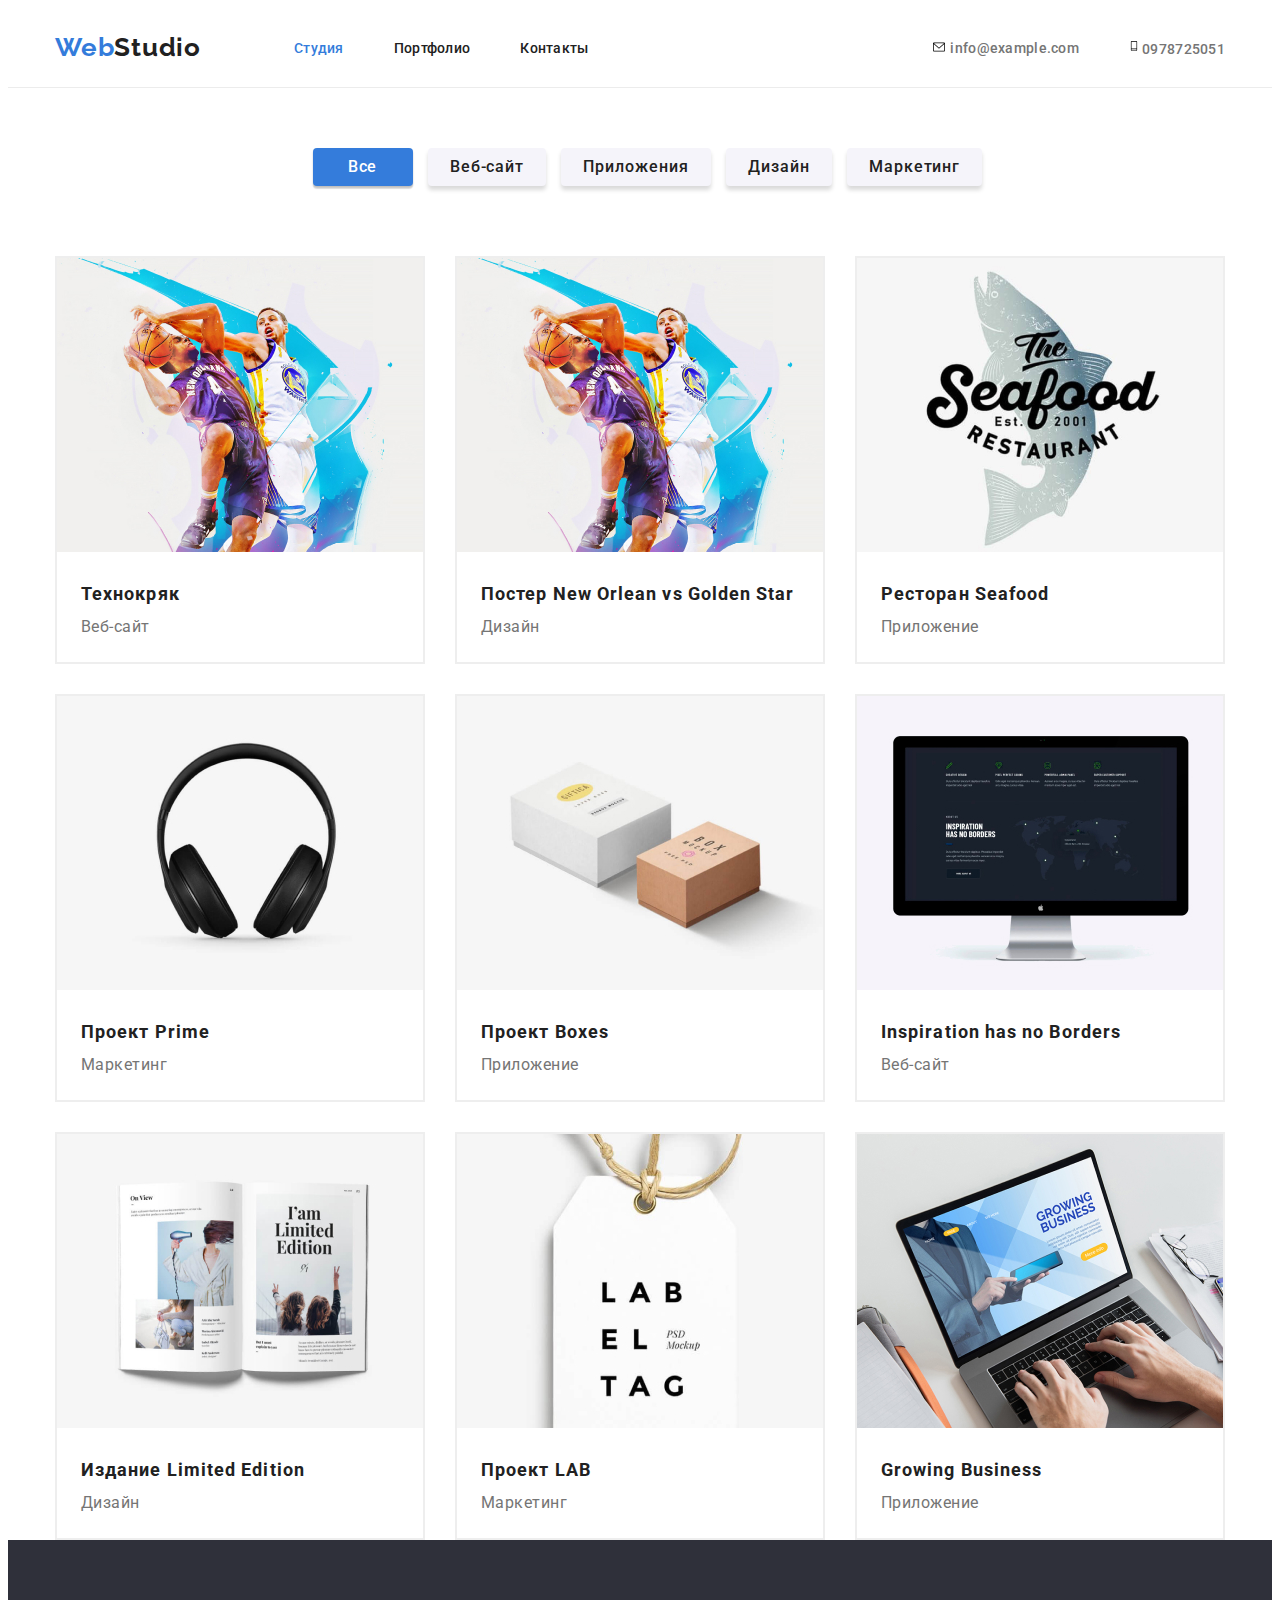
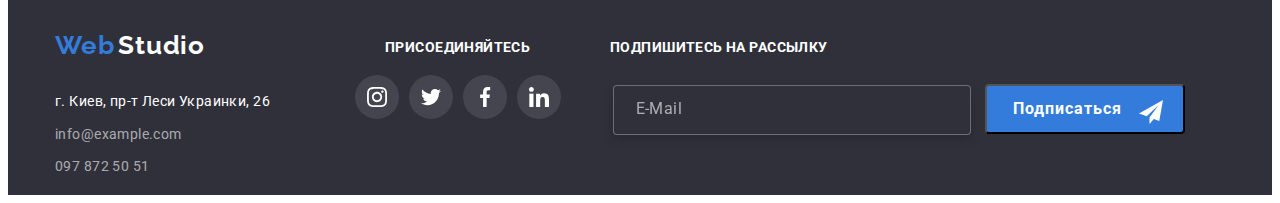
==== commit 3d13da2e: "v001" ====
--- a/portfolio.html
+++ b/portfolio.html
@@ -13,8 +13,8 @@
 		<link rel="stylesheet" href="./css/main.min.css"/>
     </head>
 <body>
-    <header>
-        <div class="container container-header header1">
+    <header class="header1">
+        <div class="container container-header ">
              <a href="./index.html" class="header-logo-web">Web</a><a href="./index.html" class="header-logo-studio">Studio</a>
                     
                 <ul class="header-nav">
@@ -163,6 +163,7 @@
         </section>
  </footer>
 
+ <script src="./js/modal.js"></script>
  <script src="./js/header-mobile.js"></script>
 </body>
 
--- a/css/main.min.css
+++ b/css/main.min.css
@@ -1,2 +1,2 @@
-.backdrop{width:100vw;height:100vh;background-color:rgba(0,0,0,0.267);position:fixed;top:0;transition:opacity 500ms, visibility 500ms}.modal-window{width:440px;height:581px;min-height:500px;background-color:#ffffff;border-radius:10px;position:absolute;top:50%;left:50%;transform:translate(-50%, -50%) rotate(0) scale(1);transition:transform 500ms}.modal-window__close-btn{width:30px;height:30px;border-radius:50%;border:1px solid rgba(33,33,33,0.2);background-color:transparent;position:absolute;top:10px;right:10px;transition:color 300ms linear, fill 300ms linear, outline 300ms linear;fill:#212121}.modal-window__close-btn:hover,.modal-window__close-btn:focus{fill:#2196F3}.modal-window__title{padding-top:40px;padding-left:40px;padding-right:40px;margin-bottom:12px;text-align:center;font-family:Roboto;font-style:normal;font-weight:bold;font-size:20px;letter-spacing:0.03em;color:#303030}.modal-window__label{margin-top:10px;margin-left:40px;color:#757575}.modal-window__input{width:348px;height:40px;padding-left:30px;margin-left:40px;margin-right:40px;border:1px solid rgba(33,33,33,0.2);box-sizing:border-box;border-radius:4px;transition:color 300ms linear, border-color 300ms linear, fill 300ms linear, border 300ms linear}.modal-window__input:focus,.modal-window__input:hover{border-color:#2196F3;fill:#2196F3;color:#2196F3;border:2px solid #2196F3;outline:none}.modal-window__text{color:#757575;padding-top:10px;padding-right:10px;padding-left:10px;padding-bottom:10px;width:348px;height:120px;margin-left:40px;margin-right:40px;border:1px solid rgba(33,33,33,0.2);box-sizing:border-box;border-radius:4px;resize:none;outline:none;transition:color 300ms linear, border-color 300ms linear, fill 300ms linear, border 300ms linear}.modal-window__text:hover,.modal-window__text:focus{border-color:#2196F3;fill:#2196F3;color:#2196F3;border:2px solid #2196F3;outline:none}.modal-window__text::placeholder{color:rgba(117,117,117,0.5);fill:#2196F3}.modal-window__wrap{position:relative;display:block;margin-top:4px}.modal-window__field{margin-bottom:10px;transition:color 300ms linear, fill 300ms linear, border-color 300ms linear}.modal-window__field:focus,.modal-window__field:hover{border-color:#2196F3;fill:#2196F3;color:#2196F3;outline:none}.modal-window__icon{position:absolute;left:45px;top:50%;transform:translateY(-50%);transition:color 300ms linear, fill 300ms linear, border-color 300ms linear}.modal-window__icon:focus,.modal-window__icon:hover{border-color:#2196F3;fill:#2196F3;color:#2196F3;outline:none}.modal-check-text span{border:1px solid rgba(33,33,33,0.2);border-radius:2px;margin-left:40px}.modal-check-t1{font-family:Roboto;font-style:normal;font-weight:normal;font-size:10px;line-height:14px;letter-spacing:0.01em;padding-left:12px;margin-bottom:20px;color:#757575}.modal-check-t2{font-family:Roboto;font-style:normal;font-weight:normal;font-size:10px;line-height:14px;letter-spacing:0.01em;text-decoration:underline;color:#2196F3}.modal-check:checked+.modal-check-text>span{border:none}.modal-check:checked+.modal-check-text svg{fill:#2196F3}.modal-check-text{color:#757575;display:flex;align-items:center}.modal-check-text1{color:#2196F3;display:flex;align-items:center;text-decoration:underline;padding-left:10px}.modal-check-text span{width:16px;height:15px;border:2px solid #000000;border-radius:2px;margin-right:5px;display:flex;align-items:center;justify-content:center}.modal-check-icon{fill:transparent}.modal-check:checked+.modal-check-text>span{background-color:#2196F3;border:none}.modal-check:checked+.modal-check-text svg{fill:#2196F3}.modal-submit-btn{width:200px;height:50px;margin-top:20px;margin-left:164px;margin-right:164px;margin-bottom:45px;background:#188CE8;outline:none;border-radius:4px;color:#ffffff;display:flex;align-items:center;text-align:center;letter-spacing:0.06em;padding-top:10px;padding-left:56px;padding-right:56px;padding-bottom:10px;border:0}body{font-family:"Roboto", "sans-serif"}p,h1,h2,h3,h4,h5,h6{margin:0}ul,li{list-style:none;margin:0;padding:0}.img{display:block;max-width:100%;width:100%;height:auto}.visually-hidden{position:absolute;white-space:nowrap;width:1px;height:1px;overflow:hidden;border:0;padding:0;clip:rect(0 0 0 0);clip-path:inset(50%);margin:-1px}.is-hidden{opacity:0;pointer-events:none;visibility:hidden}.container{width:100%;padding-left:15px;padding-right:15px;margin:0 auto}@media screen and (min-width: 320px){.container{width:300px}}@media screen and (min-width: 480px){.container{width:480px}}@media screen and (min-width: 768px){.container{width:750px}}@media screen and (min-width: 1200px){.container{width:1200px}}.header{border-bottom:2px solid #2196F3}.container-header{padding-top:24px;padding-bottom:24px;display:flex;align-items:center}.header-logo-web{font-family:Raleway;font-style:normal;font-weight:bold;font-size:26px;line-height:31px;text-decoration:none;letter-spacing:.03em;list-style:none;color:#347cdb}@media screen and (min-width: 320px){.header-logo-web{margin-left:-15px}}@media screen and (min-width: 480px){.header-logo-web{margin-left:0px}}@media screen and (min-width: 1200px){.header-logo-web{margin-left:0px}}.header-logo-web:hover,.header-logo-web:focus{fill:#347cdb;color:#347cdb}.header-logo-studio{font-family:Raleway;font-style:normal;font-weight:bold;font-size:26px;line-height:31px;text-decoration:none;letter-spacing:.03em;list-style:none;color:#212121}.header-logo-studio:hover,.header-logo-studio:focus{fill:#347cdb;color:#347cdb}.header-nav{margin-left:93px}@media screen and (min-width: 320px){.header-nav{display:none}}@media screen and (min-width: 480px){.header-nav{display:none}}@media screen and (min-width: 768px){.header-nav{display:flex}}@media screen and (min-width: 1200px){.header-nav{display:flex}}.header-nav__item+.header-nav__item{margin-left:50px}.header-nav__link{font-family:Roboto;font-style:normal;font-weight:500;font-size:14px;line-height:1.14;text-decoration:none;letter-spacing:.02em;color:#212121;transition:color 300ms linear, fill 300ms linear}.header-nav__link:hover,.header-nav__link:focus{fill:#347cdb;color:#347cdb}.header-nav__link_active{font-family:Roboto;font-style:normal;font-weight:500;font-size:14px;line-height:1.14;text-decoration:none;letter-spacing:.02em;color:#347cdb;transition:color 300ms linear}.header-contact{margin-left:auto}@media screen and (min-width: 320px){.header-contact{display:none}}@media screen and (min-width: 480px){.header-contact{display:none}}@media screen and (min-width: 768px){.header-contact{display:inline-block}}@media screen and (min-width: 1200px){.header-contact{display:flex}}.header-contact__item+.header-contact__item{margin-left:50px}.header-contact__link{font-family:Roboto;font-style:normal;font-weight:500;font-size:14px;line-height:1.14;text-decoration:none;letter-spacing:.02em;color:#757575;transition:color 300ms linear, fill 300ms linear}.header-contact__link:hover,.header-contact__link:focus{fill:#347cdb;color:#347cdb}.header-mobile-btn{margin-top:-60px;margin-bottom:15px;margin-right:15px;width:40px;height:40px;display:none;margin-left:auto}@media screen and (min-width: 320px){.header-mobile-btn{display:block}}@media screen and (min-width: 480px){.header-mobile-btn{display:block}}@media screen and (min-width: 768px){.header-mobile-btn{display:none}}@media screen and (min-width: 1200px){.header-mobile-btn{display:none}}.header-mobile-btn-close{width:30px;height:30px;border-radius:50%;border:none;background-color:transparent;position:absolute;top:10px;right:10px;transition:color 300ms linear, fill 300ms linear, outline 300ms linear;fill:#212121}.header-mobile-btn-close:hover,.header-mobile-btn-close:focus{fill:#2196F3}.header-mobile{position:fixed;background-color:#ffffff;z-index:1;width:100vw;height:100vh;overflow:auto;top:0;left:0;padding-top:15px;padding-bottom:15px}.header-mobile__conteiner{height:100%;display:flex;flex-direction:column}.header-mobile-nav{margin-top:48px;margin-left:40px}.header-mobile-nav__item{margin-bottom:30px}.header-mobile-nav__link_active{font-family:Roboto;font-style:medium;font-weight:500;font-size:40px;line-height:1.14;text-decoration:none;letter-spacing:.02em;color:#347cdb;transition:color 300ms linear, fill 300ms linear}.header-mobile-nav__link_active:hover,.header-mobile-nav__link_active:focus{fill:#212121;color:#212121}.header-mobile-nav__link{font-family:Roboto;font-style:medium;font-weight:500;font-size:40px;line-height:1.14;text-decoration:none;letter-spacing:.02em;color:#212121;transition:color 300ms linear, fill 300ms linear}.header-mobile-nav__link:hover,.header-mobile-nav__link:focus{fill:#347cdb;color:#347cdb}.header-mobile-contact{margin-top:210px;margin-left:40px}.header-mobile-contact__item{margin-bottom:20px}.header-mobile-contact__link{font-family:Roboto;font-style:medium;font-weight:500;font-size:34px;line-height:1.14;text-decoration:none;letter-spacing:.02em;color:#347cdb;transition:color 300ms linear, fill 300ms linear}.header-mobile-contact__link:hover,.header-mobile-contact__link:focus{fill:#212121;color:#212121}.header-mobile-contact__link1{font-family:Roboto;font-style:medium;font-weight:500;font-size:28px;line-height:1.14;text-decoration:none;letter-spacing:.02em;color:#757575;transition:color 300ms linear, fill 300ms linear}.header-mobile-contact__link1:hover,.header-mobile-contact__link1:focus{fill:#212121;color:#212121}.header-mobile-social{display:flex;margin-left:40px;margin-top:24px;margin-bottom:28px}.header-mobile-social__item+.header-mobile-social__item{margin-left:5px}.header-mobile-social__link{font-family:Roboto;font-style:medium;font-weight:500;font-size:18px;line-height:1.14;text-decoration:none;letter-spacing:.02em;color:#347cdb;transition:color 300ms linear, fill 300ms linear}.header-mobile-social__link:hover,.header-mobile-social__link:focus{fill:#212121;color:#212121}.header-mobile-social__item{margin-left:5px;color:#757575}.hero{background-color:#2F303A;background-image:linear-gradient(rgba(25,28,38,0.2), rgba(25,28,38,0.2)),url(../images/hero_bg.jpg);padding-top:200px;padding-bottom:200px;background-repeat:no-repeat;background-position:center;background-size:cover;flex-grow:1}@media screen and (min-width: 320px){.hero{background-image:linear-gradient(rgba(25,28,38,0.2), rgba(25,28,38,0.2)),url(../images/hero_bg_phone_1x.jpg)}}@media screen and (min-width: 320px) and (min-device-pixel-ratio: 2), screen and (min-width: 320px) and (min-resolution: 192dpi), screen and (min-width: 320px) and (min-resolution: 2dppx){.hero{background-image:linear-gradient(rgba(25,28,38,0.2), rgba(25,28,38,0.2)),url(../images/hero_bg_phone_2x.jpg)}}@media screen and (min-width: 480px){.hero{background-image:linear-gradient(rgba(25,28,38,0.2), rgba(25,28,38,0.2)),url(../images/hero_bg_phone_1x.jpg)}}@media screen and (min-width: 480px) and (min-device-pixel-ratio: 2), screen and (min-width: 480px) and (min-resolution: 192dpi), screen and (min-width: 480px) and (min-resolution: 2dppx){.hero{background-image:linear-gradient(rgba(25,28,38,0.2), rgba(25,28,38,0.2)),url(../images/hero_bg_phone_2x.jpg)}}@media screen and (min-width: 768px){.hero{background-image:linear-gradient(rgba(25,28,38,0.2), rgba(25,28,38,0.2)),url(../images/hero_bg_tablet_1x.jpg)}}@media screen and (min-width: 768px) and (min-device-pixel-ratio: 2), screen and (min-width: 768px) and (min-resolution: 192dpi), screen and (min-width: 768px) and (min-resolution: 2dppx){.hero{background-image:linear-gradient(rgba(25,28,38,0.2), rgba(25,28,38,0.2)),url(../images/hero_bg_tablet_2x.jpg)}}@media screen and (min-width: 1200px){.hero{background-image:linear-gradient(rgba(25,28,38,0.2), rgba(25,28,38,0.2)),url(../images/hero_bg_desktop_1x.jpg)}}@media screen and (min-width: 1200px) and (min-device-pixel-ratio: 2), screen and (min-width: 1200px) and (min-resolution: 192dpi), screen and (min-width: 1200px) and (min-resolution: 2dppx){.hero{background-image:linear-gradient(rgba(25,28,38,0.2), rgba(25,28,38,0.2)),url(../images/hero_bg_desktop_2x.jpg)}}@media screen and (min-width: 320px){.hero__button{font-family:Roboto;font-style:normal;font-weight:bold;font-size:10px;line-height:1.87;text-decoration:none;letter-spacing:.06em;align-items:center;text-align:center;color:#fff;background:#347cdb;box-shadow:0px 4px 4px rgba(0,0,0,0.15);border-radius:4px;width:150px;height:50px;display:block;margin-left:50px;transition:color 300ms linear, background-color 300ms linear}}@media screen and (min-width: 480px){.hero__button{font-family:Roboto;font-style:normal;font-weight:bold;font-size:14px;line-height:1.87;text-decoration:none;letter-spacing:.06em;align-items:center;text-align:center;color:#fff;background:#347cdb;box-shadow:0px 4px 4px rgba(0,0,0,0.15);border-radius:4px;width:150px;height:50px;display:block;margin-left:140px;margin-top:30px;transition:color 300ms linear, background-color 300ms linear}}@media screen and (min-width: 768px){.hero__button{font-family:Roboto;font-style:normal;font-weight:bold;font-size:16px;line-height:1.87;text-decoration:none;letter-spacing:.06em;align-items:center;text-align:center;color:#fff;background:#347cdb;box-shadow:0px 4px 4px rgba(0,0,0,0.15);border-radius:4px;width:200px;height:50px;display:block;margin:0 auto;margin-top:50px;transition:color 300ms linear, background-color 300ms linear}}@media screen and (min-width: 1200px){.hero__button{font-family:Roboto;font-style:normal;font-weight:bold;font-size:16px;line-height:1.87;text-decoration:none;letter-spacing:.06em;align-items:center;text-align:center;color:#fff;background:#347cdb;box-shadow:0px 4px 4px rgba(0,0,0,0.15);border-radius:4px;width:200px;height:50px;display:block;margin:0 auto;margin-top:50px;transition:color 300ms linear, background-color 300ms linear}}@media screen and (min-width: 320px){.hero__title{font-family:Roboto;font-style:Bold;font-weight:700;font-size:18px;line-height:1.18;text-decoration:none;letter-spacing:.03em;text-align:center;text-transform:uppercase;margin-bottom:20px;color:#ffffff}}@media screen and (min-width: 480px){.hero__title{font-family:Roboto;font-style:Bold;font-weight:700;font-size:24px;line-height:1.18;text-decoration:none;letter-spacing:.03em;text-align:center;letter-spacing:0.06em;text-transform:uppercase;color:#ffffff}}@media screen and (min-width: 768px){.hero__title{font-family:Roboto;font-style:normal;font-weight:900;font-size:30px;line-height:1.36;text-decoration:none;letter-spacing:.06em;text-transform:uppercase;color:#fff;text-align:center}}@media screen and (min-width: 1200px){.hero__title{font-family:Roboto;font-style:normal;font-weight:900;font-size:44px;line-height:1.36;text-decoration:none;letter-spacing:.06em;text-transform:uppercase;color:#fff;text-align:center}}.our-team{background:#f5f4fa}@media screen and (min-width: 320px){.our-team{padding-bottom:30px;padding-top:30px}}@media screen and (min-width: 480px){.our-team{padding-bottom:30px;padding-top:30px}}@media screen and (min-width: 768px){.our-team{padding-bottom:60px;padding-top:60px}}@media screen and (min-width: 1200px){.our-team{padding-bottom:94px;padding-top:94px}}.our-team__h3{font-family:Roboto;font-style:normal;font-weight:500;font-size:16px;line-height:1.18;text-decoration:none;letter-spacing:.03em;color:#212121;text-align:center}.our-team__text{font-family:Roboto;font-style:normal;font-weight:400;font-size:16px;line-height:1.18;text-decoration:none;letter-spacing:.03em;color:#757575;text-align:center;margin-top:10px;margin-bottom:30px}.our-team__title{font-family:Roboto;font-style:Bold;font-weight:700;font-size:28px;line-height:1.18;text-decoration:none;letter-spacing:.03em;color:#212121;text-align:center;margin-top:10px;margin-bottom:30px}.our-team__conteiner{padding-top:30px;padding-bottom:30px;background:#fff;box-shadow:0px 1px 1px rgba(0,0,0,0.12),0px 4px 4px rgba(0,0,0,0.06),1px 4px 6px rgba(0,0,0,0.16)}@media screen and (min-width: 320px){.our-team__list{margin-bottom:15px;margin-top:15px}}@media screen and (min-width: 768px){.our-team__list{display:flex;flex-wrap:wrap;margin-left:-30px}}@media screen and (min-width: 1200px){.our-team__list{display:flex;margin-left:-30px}}.our-team__item{box-shadow:0px 1px 1px rgba(0,0,0,0.12),0px 4px 4px rgba(0,0,0,0.06),1px 4px 6px rgba(0,0,0,0.16);transition:color 300ms linear}@media screen and (min-width: 320px){.our-team__item{margin-bottom:15px;margin-top:15px}}@media screen and (min-width: 768px){.our-team__item{width:calc(100% / 2 - 30px);margin-left:30px}}@media screen and (min-width: 1200px){.our-team__item{width:calc(100% / 4 - 30px);margin-left:30px}}.our-team__item:focus,.our-team__item:hover{box-shadow:0px 1px 1px rgba(0,0,0,0.12),0px 4px 4px rgba(0,0,0,0.06),1px 4px 6px rgba(0,0,0,0.16)}@media screen and (min-width: 1200px){.our-team+.our-team{margin-left:30px}}.our-team+.our-team-cont{padding-top:94px;padding-top:30px;padding-bottom:30px;background:#fff;box-shadow:0px 1px 1px rgba(0,0,0,0.12),0px 4px 4px rgba(0,0,0,0.06),1px 4px 6px rgba(0,0,0,0.16)}.our-team-social-list{display:flex;justify-content:center}.our-team-social__link{width:44px;height:44px;border-radius:50%;display:flex;align-items:center;justify-content:center;color:#AFB1B8;transition:color 300ms linear,background-color 300ms linear}.our-team-social__link__icon{fill:#AFB1B8}.our-team-social__link:hover,.our-team-social__link:focus{background-color:#347cdb;color:#fff;fill:#ffffff}.our-team-social__item+.our-team-social__item{margin-left:10px}.partner__container{width:100%;padding-left:15px;padding-right:15px;margin:0 auto}@media screen and (min-width: 1200px){.partner__container{width:1200px}}.partners{padding-top:94px;padding-bottom:94px}@media screen and (min-width: 320px){.partners__list{margin-bottom:15px;margin-top:15px;display:flex;flex-wrap:wrap;margin-left:-30px}}@media screen and (min-width: 480px){.partners__list{display:flex;flex-wrap:wrap;margin-left:-30px}}@media screen and (min-width: 768px){.partners__list{display:flex;flex-wrap:wrap;margin-left:-30px}}@media screen and (min-width: 1200px){.partners__list{display:flex;margin-left:-30px}}.partners__item{margin-left:30px;height:92px;display:flex;align-items:center;justify-content:center;border-radius:3%}@media screen and (min-width: 320px){.partners__item{width:calc(100% / 2 - 30px);margin-bottom:15px;margin-top:15px}}@media screen and (min-width: 480px){.partners__item{width:calc(100% / 2 - 30px);margin-bottom:15px;margin-top:15px}}@media screen and (min-width: 768px){.partners__item{width:calc(100% / 3 - 30px)}}@media screen and (min-width: 1200px){.partners__item{width:calc(100% / 6 - 30px)}}.partners__title{font-family:Roboto;font-style:normal;font-weight:bold;font-size:36px;line-height:1.16;text-decoration:none;letter-spacing:.03em;color:#212121;text-align:center;margin-bottom:50px}.partners__link{width:170px;height:92px;border-radius:3%;border:1px solid #AFB1B8;fill:#AFB1B8;transition:color 300ms linear, bolder 300ms linear, fill 300ms linear}.partners__link:hover,.partners__link:focus{fill:#347cdb;color:#347cdb;border:1px solid #347cdb}.services{background-image:url("./images/services_bg.jpg");background-repeat:no-repeat;background-attachment:fixed;background-size:100% 100%}@media screen and (min-width: 320px){.services{padding-top:60px;padding-bottom:30px}}@media screen and (min-width: 1200px){.services{padding-top:94px;padding-bottom:94px}}.services__title{font-family:Roboto;font-style:normal;font-weight:bold;font-size:14px;line-height:16px;text-decoration:none;letter-spacing:.03em;text-transform:uppercase;color:#212121;margin-top:30px}.services__text{font-family:Roboto;font-style:normal;font-weight:normal;font-size:14px;line-height:1.71;text-decoration:none;letter-spacing:.03em;color:#757575;padding-top:10px}.services__item{width:100%}@media screen and (min-width: 320px){.services__item{margin-bottom:15px;margin-top:15px}}@media screen and (min-width: 768px){.services__item{width:calc(100% / 2 - 30px);margin-left:30px}}@media screen and (min-width: 1200px){.services__item{width:calc(100% / 4 - 30px);margin-left:30px}}@media screen and (min-width: 1200px){.services__item+.services__item{margin-left:30px}}@media screen and (min-width: 320px){.sevices__list{margin-bottom:15px;margin-top:15px}}@media screen and (min-width: 768px){.sevices__list{display:flex;flex-wrap:wrap;margin-left:-30px}}@media screen and (min-width: 1200px){.sevices__list{display:flex;margin-left:-30px}}.services__container{background-color:#F5F4FA;height:92px;display:flex;align-items:center;justify-content:center;fill:currentColor;width:100%;height:120px;margin-bottom:30px}.what-we-do{padding-bottom:94px}@media screen and (min-width: 320px){.what-we-do{display:none}}@media screen and (min-width: 480px){.what-we-do{display:none}}@media screen and (min-width: 768px){.what-we-do{display:none}}@media screen and (min-width: 1200px){.what-we-do{display:block}}.what-we-do__item+.what-we-do__item{margin-left:27px}.what-we-do__text{font-family:Roboto;font-style:normal;font-weight:bold;font-size:14px;line-height:1.5;text-decoration:none;letter-spacing:.03em;text-align:center;text-transform:uppercase;padding-top:27px;padding-bottom:27px;width:370px;height:70px;position:absolute;top:0;left:0;color:#fff;background:rgba(47,48,58,0.8);transform:translateY(320%)}.what-we-do__title{font-family:Roboto;font-style:normal;font-weight:bold;font-size:36px;line-height:1.16;text-decoration:none;letter-spacing:.03em;color:#212121;text-align:center;margin-bottom:50px}.what-we-do__wrap{position:relative;overflow:visible}.what-we-do__list{display:flex}.projects{padding-top:54px;padding-bottom:50px}.portfolio-menu__list{display:flex;flex-wrap:wrap}@media screen and (min-width: 320px){.portfolio-menu__item{width:calc(100% / 3 - 30px);margin-bottom:15px;margin-top:15px}}@media screen and (min-width: 480px){.portfolio-menu__item{width:calc(100% / 3 - 30px);margin-bottom:15px;margin-top:15px;margin-left:-15px}}@media screen and (min-width: 768px){.portfolio-menu__item{display:flex;flex-wrap:wrap;margin-bottom:15px;margin-top:15px}}@media screen and (min-width: 1200px){.portfolio-menu__item{width:100%;display:flex;flex-wrap:wrap}}.portfolio-menu__item+.portfolio-menu__item{margin-left:15px}.portfolio-menu__button{font-family:Roboto;font-style:normal;font-weight:500;font-size:16px;line-height:1.62;text-decoration:none;letter-spacing:.03em;align-items:center;text-align:center;letter-spacing:0.06em;color:#212121;background:#F5F4FA;box-shadow:0px 4px 4px rgba(0,0,0,0.15);border-radius:4px;outline:none;border:0;outline:0;padding:6px 22px;display:block;margin:0 auto;transition:color 300ms linear, background-color 300ms linear}.portfolio-menu__button:hover,.portfolio-menu__button:focus{color:#fff;background:#347cdb}.portfolio-menu__button__active{font-family:Roboto;font-style:normal;font-weight:500;font-size:16px;line-height:1.62;text-decoration:none;letter-spacing:.03em;width:100px;text-align:center;color:#fff;background:#347cdb;box-shadow:0px 3px 1px rgba(0,0,0,0.1),0px 1px 2px rgba(0,0,0,0.08),0px 2px 2px rgba(0,0,0,0.12);border-radius:4px;padding:6px 22px;outline:none;display:block;margin:0 auto;border:0;outline:0;transition:color 300ms linear, background-color 300ms linear}.portfolio-menu__button__active:hover,.portfolio-menu__button__active:focus{color:#212121;background:#F5F4FA}.portfolio-projects__list{margin-top:50px;margin-left:-30px;margin-bottom:-30px}@media screen and (min-width: 768px){.portfolio-projects__list{display:flex;flex-wrap:wrap}}@media screen and (min-width: 1200px){.portfolio-projects__list{display:flex;flex-wrap:wrap}}.portfolio-projects__item{margin-left:30px;margin-bottom:30px;border:2px solid #eeeeee;box-sizing:border-box}@media screen and (min-width: 768px){.portfolio-projects__item{width:calc(100% / 2 - 30px)}}@media screen and (min-width: 1200px){.portfolio-projects__item{width:calc(100% / 3 - 30px)}}.portfolio-projects__item:focus,.portfolio-projects__item:hover{box-shadow:0px 1px 1px rgba(0,0,0,0.12),0px 4px 4px rgba(0,0,0,0.06),1px 4px 6px rgba(0,0,0,0.16)}.portfolio-projects__wrap{position:relative;overflow:hidden;margin:0 auto}.portfolio-projects__text-h3{font-family:Roboto;font-style:normal;font-weight:bold;font-size:18px;line-height:2;text-decoration:none;letter-spacing:.06em;color:#212121}.portfolio-projects__text-p{font-family:Roboto;font-style:normal;font-weight:normal;font-size:16px;line-height:1.87;text-decoration:none;letter-spacing:.03em;color:#757575}.portfolio-projects__text-container{padding-top:20px;padding-left:24px;padding-right:24px;padding-bottom:20px}.portfolio-projects__text-top{font-family:Roboto;font-style:normal;font-weight:400;font-size:18px;line-height:1.87;text-decoration:none;letter-spacing:.03em;color:#fff;position:absolute;top:0;left:0;background-color:#347cdb;padding:30px;height:100%;transform:translateY(100%);transition:transform 300ms linear}.portfolio-projects__item:hover .portfolio-projects__text-top{transform:translateY(0)}@media screen and (min-width: 320px){.footer-logo{margin-top:10px;margin-left:60px}}@media screen and (min-width: 480px){.footer-logo{margin-top:60px;margin-left:163px}}@media screen and (min-width: 768px){.footer-logo{margin-top:30px;margin-left:50px}}@media screen and (min-width: 1200px){.footer-logo{margin-left:0px}}.footer-logo__web{font-family:Raleway;font-style:normal;font-weight:bold;font-size:26px;line-height:1.19;text-decoration:none;letter-spacing:.03em;color:#347cdb}.footer-logo__studio{font-family:Raleway;font-style:normal;font-weight:bold;font-size:26px;line-height:1.19;text-decoration:none;letter-spacing:.03em;color:#fff;list-style:none}.foter-address{padding-top:20px}@media screen and (min-width: 320px){.foter-address{text-align:center}}@media screen and (min-width: 480px){.foter-address{text-align:center}}@media screen and (min-width: 768px){.foter-address{text-align:center;margin-left:-460px}}@media screen and (min-width: 1200px){.foter-address{text-align:left;margin-left:0}}.foter-address-item{margin-top:9px;align-items:center;justify-content:center}.foter-address-text1{font-family:Roboto;font-style:normal;font-weight:normal;font-size:14px;line-height:1.71;text-decoration:none;letter-spacing:.03em;color:#fff}.foter-address-text2{font-family:Roboto;font-style:normal;font-weight:normal;font-size:14px;line-height:1.71;text-decoration:none;letter-spacing:.03em;color:rgba(255,255,255,0.6)}.footer{padding-top:60px;padding-bottom:60px;background:#2F303A}@media screen and (min-width: 320px){.footer-social-networks{margin-top:40px;padding-left:40px;align-items:baseline}}@media screen and (min-width: 480px){.footer-social-networks{margin-top:40px;padding-left:137px;align-items:baseline}}@media screen and (min-width: 768px){.footer-social-networks{margin-top:-140px;padding-left:500px;margin-bottom:80px;align-items:baseline}}@media screen and (min-width: 1200px){.footer-social-networks{margin-top:-140px;padding-left:300px;align-items:baseline}}.footer-social-networks__title{font-family:Roboto;font-style:normal;font-weight:bold;font-size:14px;line-height:16px;text-decoration:none;letter-spacing:.03em;text-transform:uppercase;color:#fff;padding-bottom:20px;padding-left:30px}.footer-social-networks__list{font-family:Roboto;font-style:normal;font-weight:bold;font-size:14px;line-height:16px;text-decoration:none;letter-spacing:.03em;text-transform:uppercase;color:#fff;display:flex}.footer-social-networks__link{width:44px;height:44px;border-radius:50%;display:flex;align-items:center;justify-content:center;fill:#fff;color:#fff;background-color:rgba(255,255,255,0.1);transition:color 300ms linear, fill 300ms linear, outline 300ms linear,background-color 300ms linear}.footer-social-networks__link:focus,.footer-social-networks__link:hover{fill:#fff;color:#fff;outline:2px solid #fff;background-color:#347cdb}.footer-social-networks__item+.footer-social-networks__item{margin-left:10px}@media screen and (min-width: 320px){.footer-subscribe{text-align:center}}@media screen and (min-width: 480px){.footer-subscribe{margin-top:60px}}@media screen and (min-width: 1200px){.footer-subscribe{margin-top:-160px;margin-left:525px}}.footer-subscribe-form__label{font-family:Roboto;font-style:normal;font-weight:bold;font-size:14px;line-height:1.16;text-decoration:none;letter-spacing:.03em;text-transform:uppercase;display:block;color:#fff;padding-bottom:20px;margin-left:15px}@media screen and (min-width: 320px){.footer-subscribe-form__label{text-align:center;margin-top:60px}}@media screen and (min-width: 480px){.footer-subscribe-form__label{text-align:center;margin-top:60px}}@media screen and (min-width: 1200px){.footer-subscribe-form__label{text-align:left;margin-left:30px}}.footer-subscribe-form__icon{position:relative;overflow:visible;margin-bottom:-10px;margin-right:30px;margin-left:-50px}.footer-subscribe-form__input{height:50px;border:1px solid rgba(255,255,255,0.3);box-sizing:border-box;filter:drop-shadow(0px 4px 4px rgba(0,0,0,0.15));border-radius:4px;background:#2F303A;color:#fff;font-style:12px}@media screen and (min-width: 320px){.footer-subscribe-form__input{width:280px}}@media screen and (min-width: 480px){.footer-subscribe-form__input{width:450px}}@media screen and (min-width: 768px){.footer-subscribe-form__input{width:480px}}@media screen and (min-width: 1200px){.footer-subscribe-form__input{width:358px}}.footer-subscribe-form__input::placeholder{font-family:Roboto;font-style:normal;font-weight:normal;font-size:16px;line-height:2;text-decoration:none;letter-spacing:.03em;display:flex;align-items:center;padding-left:20px;color:rgba(255,255,255,0.6)}.footer-subscribe-form__button{font-family:Roboto;font-style:normal;font-weight:bold;font-size:16px;text-decoration:none;letter-spacing:.06em;color:#fff;background:#347cdb;width:200px;height:50px;margin-left:50px;padding-right:40px;outline:none;border-radius:4px}@media screen and (min-width: 320px){.footer-subscribe-form__button{margin-left:20px;margin-top:30px}}@media screen and (min-width: 768px){.footer-subscribe-form__button{margin-top:30px;margin-left:60px}}@media screen and (min-width: 1200px){.footer-subscribe-form__button{margin-top:8px;margin-left:10px}}
+.backdrop{width:100vw;height:100vh;background-color:rgba(0,0,0,0.267);position:fixed;top:0;transition:opacity 500ms, visibility 500ms}.modal-window{width:440px;height:581px;min-height:500px;background-color:#ffffff;border-radius:10px;position:absolute;top:50%;left:50%;transform:translate(-50%, -50%) rotate(0) scale(1);transition:transform 500ms}.modal-window__close-btn{width:30px;height:30px;border-radius:50%;border:1px solid rgba(33,33,33,0.2);background-color:transparent;position:absolute;top:10px;right:10px;transition:color 300ms linear, fill 300ms linear, outline 300ms linear;fill:#212121}.modal-window__close-btn:hover,.modal-window__close-btn:focus{fill:#2196F3}.modal-window__title{padding-top:40px;padding-left:40px;padding-right:40px;margin-bottom:12px;text-align:center;font-family:Roboto;font-style:normal;font-weight:bold;font-size:20px;letter-spacing:0.03em;color:#303030}.modal-window__label{margin-top:10px;margin-left:40px;color:#757575}.modal-window__input{width:348px;height:40px;padding-left:30px;margin-left:40px;margin-right:40px;border:1px solid rgba(33,33,33,0.2);box-sizing:border-box;border-radius:4px;transition:color 300ms linear, border-color 300ms linear, fill 300ms linear, border 300ms linear}.modal-window__input:focus,.modal-window__input:hover{border-color:#2196F3;fill:#2196F3;color:#2196F3;border:2px solid #2196F3;outline:none}.modal-window__text{color:#757575;padding-top:10px;padding-right:10px;padding-left:10px;padding-bottom:10px;width:348px;height:120px;margin-left:40px;margin-right:40px;border:1px solid rgba(33,33,33,0.2);box-sizing:border-box;border-radius:4px;resize:none;outline:none;transition:color 300ms linear, border-color 300ms linear, fill 300ms linear, border 300ms linear}.modal-window__text:hover,.modal-window__text:focus{border-color:#2196F3;fill:#2196F3;color:#2196F3;border:2px solid #2196F3;outline:none}.modal-window__text::placeholder{color:rgba(117,117,117,0.5);fill:#2196F3}.modal-window__wrap{position:relative;display:block;margin-top:4px}.modal-window__field{margin-bottom:10px;transition:color 300ms linear, fill 300ms linear, border-color 300ms linear}.modal-window__field:focus,.modal-window__field:hover{border-color:#2196F3;fill:#2196F3;color:#2196F3;outline:none}.modal-window__icon{position:absolute;left:45px;top:50%;transform:translateY(-50%);transition:color 300ms linear, fill 300ms linear, border-color 300ms linear}.modal-window__icon:focus,.modal-window__icon:hover{border-color:#2196F3;fill:#2196F3;color:#2196F3;outline:none}.modal-check-text span{border:1px solid rgba(33,33,33,0.2);border-radius:2px;margin-left:40px}.modal-check-t1{font-family:Roboto;font-style:normal;font-weight:normal;font-size:10px;line-height:14px;letter-spacing:0.01em;padding-left:12px;margin-bottom:20px;color:#757575}.modal-check-t2{font-family:Roboto;font-style:normal;font-weight:normal;font-size:10px;line-height:14px;letter-spacing:0.01em;text-decoration:underline;color:#2196F3}.modal-check:checked+.modal-check-text>span{border:none}.modal-check:checked+.modal-check-text svg{fill:#2196F3}.modal-check-text{color:#757575;display:flex;align-items:center}.modal-check-text1{color:#2196F3;display:flex;align-items:center;text-decoration:underline;padding-left:10px}.modal-check-text span{width:16px;height:15px;border:2px solid #000000;border-radius:2px;margin-right:5px;display:flex;align-items:center;justify-content:center}.modal-check-icon{fill:transparent}.modal-check:checked+.modal-check-text>span{background-color:#2196F3;border:none}.modal-check:checked+.modal-check-text svg{fill:#2196F3}.modal-submit-btn{width:200px;height:50px;margin-top:20px;margin-left:164px;margin-right:164px;margin-bottom:45px;background:#188CE8;outline:none;border-radius:4px;color:#ffffff;display:flex;align-items:center;text-align:center;letter-spacing:0.06em;padding-top:10px;padding-left:56px;padding-right:56px;padding-bottom:10px;border:0}body{font-family:"Roboto", "sans-serif"}p,h1,h2,h3,h4,h5,h6{margin:0}ul,li{list-style:none;margin:0;padding:0}.img{display:block;max-width:100%;width:100%;height:auto}.visually-hidden{position:absolute;white-space:nowrap;width:1px;height:1px;overflow:hidden;border:0;padding:0;clip:rect(0 0 0 0);clip-path:inset(50%);margin:-1px}.is-hidden{opacity:0;pointer-events:none;visibility:hidden}.container{width:100%;padding-left:15px;padding-right:15px;margin:0 auto}@media screen and (min-width: 320px){.container{width:300px}}@media screen and (min-width: 480px){.container{width:480px}}@media screen and (min-width: 768px){.container{width:750px}}@media screen and (min-width: 1200px){.container{width:1200px}}.header{border-bottom:2px solid #2196F3}.container-header{padding-top:24px;padding-bottom:24px;display:flex;align-items:center}.header-logo-web{font-family:Raleway;font-style:normal;font-weight:bold;font-size:26px;line-height:31px;text-decoration:none;letter-spacing:.03em;list-style:none;color:#347cdb}@media screen and (min-width: 320px){.header-logo-web{margin-left:-15px}}@media screen and (min-width: 480px){.header-logo-web{margin-left:0px}}@media screen and (min-width: 1200px){.header-logo-web{margin-left:0px}}.header-logo-web:hover,.header-logo-web:focus{fill:#347cdb;color:#347cdb}.header-logo-studio{font-family:Raleway;font-style:normal;font-weight:bold;font-size:26px;line-height:31px;text-decoration:none;letter-spacing:.03em;list-style:none;color:#212121}.header-logo-studio:hover,.header-logo-studio:focus{fill:#347cdb;color:#347cdb}.header-nav{margin-left:93px}@media screen and (min-width: 320px){.header-nav{display:none}}@media screen and (min-width: 480px){.header-nav{display:none}}@media screen and (min-width: 768px){.header-nav{display:flex}}@media screen and (min-width: 1200px){.header-nav{display:flex}}.header-nav__item+.header-nav__item{margin-left:50px}.header-nav__link{font-family:Roboto;font-style:normal;font-weight:500;font-size:14px;line-height:1.14;text-decoration:none;letter-spacing:.02em;color:#212121;transition:color 300ms linear, fill 300ms linear}.header-nav__link:hover,.header-nav__link:focus{fill:#347cdb;color:#347cdb}.header-nav__link_active{font-family:Roboto;font-style:normal;font-weight:500;font-size:14px;line-height:1.14;text-decoration:none;letter-spacing:.02em;color:#347cdb;transition:color 300ms linear}.header-contact{margin-left:auto}@media screen and (min-width: 320px){.header-contact{display:none}}@media screen and (min-width: 480px){.header-contact{display:none}}@media screen and (min-width: 768px){.header-contact{display:inline-block}}@media screen and (min-width: 1200px){.header-contact{display:flex}.header-contact__item+.header-contact__item{margin-left:50px}}.header-contact__link{font-family:Roboto;font-style:normal;font-weight:500;font-size:14px;line-height:1.14;text-decoration:none;letter-spacing:.02em;color:#757575;transition:color 300ms linear, fill 300ms linear}.header-contact__link:hover,.header-contact__link:focus{fill:#347cdb;color:#347cdb}.header-mobile-btn{margin-top:-60px;margin-bottom:15px;margin-right:15px;width:40px;height:40px;display:none;margin-left:auto}@media screen and (min-width: 320px){.header-mobile-btn{display:block}}@media screen and (min-width: 480px){.header-mobile-btn{display:block}}@media screen and (min-width: 768px){.header-mobile-btn{display:none}}@media screen and (min-width: 1200px){.header-mobile-btn{display:none}}.header-mobile-btn-close{width:30px;height:30px;border-radius:50%;border:none;background-color:transparent;position:absolute;top:10px;right:10px;transition:color 300ms linear, fill 300ms linear, outline 300ms linear;fill:#212121}.header-mobile-btn-close:hover,.header-mobile-btn-close:focus{fill:#2196F3}.header-mobile{position:fixed;background-color:#ffffff;z-index:2;width:100vw;height:100vh;overflow:auto;top:0;left:0;padding-top:15px;padding-bottom:15px}.header-mobile__conteiner{height:100%;display:flex;flex-direction:column}.header-mobile-nav{margin-top:48px;margin-left:40px}.header-mobile-nav__item{margin-bottom:30px}.header-mobile-nav__link_active{font-family:Roboto;font-style:medium;font-weight:500;font-size:40px;line-height:1.14;text-decoration:none;letter-spacing:.02em;color:#347cdb;transition:color 300ms linear, fill 300ms linear}.header-mobile-nav__link_active:hover,.header-mobile-nav__link_active:focus{fill:#212121;color:#212121}.header-mobile-nav__link{font-family:Roboto;font-style:medium;font-weight:500;font-size:40px;line-height:1.14;text-decoration:none;letter-spacing:.02em;color:#212121;transition:color 300ms linear, fill 300ms linear}.header-mobile-nav__link:hover,.header-mobile-nav__link:focus{fill:#347cdb;color:#347cdb}.header-mobile-contact{margin-top:210px;margin-left:40px}.header-mobile-contact__item{margin-bottom:20px}.header-mobile-contact__link{font-family:Roboto;font-style:medium;font-weight:500;font-size:34px;line-height:1.14;text-decoration:none;letter-spacing:.02em;color:#347cdb;transition:color 300ms linear, fill 300ms linear}.header-mobile-contact__link:hover,.header-mobile-contact__link:focus{fill:#212121;color:#212121}.header-mobile-contact__link1{font-family:Roboto;font-style:medium;font-weight:500;font-size:28px;line-height:1.14;text-decoration:none;letter-spacing:.02em;color:#757575;transition:color 300ms linear, fill 300ms linear}.header-mobile-contact__link1:hover,.header-mobile-contact__link1:focus{fill:#212121;color:#212121}.header-mobile-social{display:flex;margin-left:40px;margin-top:24px;margin-bottom:28px}.header-mobile-social__item+.header-mobile-social__item{margin-left:5px}.header-mobile-social__link{font-family:Roboto;font-style:medium;font-weight:500;font-size:18px;line-height:1.14;text-decoration:none;letter-spacing:.02em;color:#347cdb;transition:color 300ms linear, fill 300ms linear}.header-mobile-social__link:hover,.header-mobile-social__link:focus{fill:#212121;color:#212121}.header-mobile-social__item{margin-left:5px;color:#757575}.hero{background-color:#2F303A;background-image:linear-gradient(rgba(25,28,38,0.2), rgba(25,28,38,0.2)),url(../images/hero_bg.jpg);padding-top:200px;padding-bottom:200px;background-repeat:no-repeat;background-position:center;background-size:cover;flex-grow:1}@media screen and (min-width: 320px){.hero{background-image:linear-gradient(rgba(25,28,38,0.2), rgba(25,28,38,0.2)),url(../images/hero_bg_phone_1x.jpg)}}@media screen and (min-width: 320px) and (min-device-pixel-ratio: 2), screen and (min-width: 320px) and (min-resolution: 192dpi), screen and (min-width: 320px) and (min-resolution: 2dppx){.hero{background-image:linear-gradient(rgba(25,28,38,0.2), rgba(25,28,38,0.2)),url(../images/hero_bg_phone_2x.jpg)}}@media screen and (min-width: 480px){.hero{background-image:linear-gradient(rgba(25,28,38,0.2), rgba(25,28,38,0.2)),url(../images/hero_bg_phone_1x.jpg)}}@media screen and (min-width: 480px) and (min-device-pixel-ratio: 2), screen and (min-width: 480px) and (min-resolution: 192dpi), screen and (min-width: 480px) and (min-resolution: 2dppx){.hero{background-image:linear-gradient(rgba(25,28,38,0.2), rgba(25,28,38,0.2)),url(../images/hero_bg_phone_2x.jpg)}}@media screen and (min-width: 768px){.hero{background-image:linear-gradient(rgba(25,28,38,0.2), rgba(25,28,38,0.2)),url(../images/hero_bg_tablet_1x.jpg)}}@media screen and (min-width: 768px) and (min-device-pixel-ratio: 2), screen and (min-width: 768px) and (min-resolution: 192dpi), screen and (min-width: 768px) and (min-resolution: 2dppx){.hero{background-image:linear-gradient(rgba(25,28,38,0.2), rgba(25,28,38,0.2)),url(../images/hero_bg_tablet_2x.jpg)}}@media screen and (min-width: 1200px){.hero{background-image:linear-gradient(rgba(25,28,38,0.2), rgba(25,28,38,0.2)),url(../images/hero_bg_desktop_1x.jpg)}}@media screen and (min-width: 1200px) and (min-device-pixel-ratio: 2), screen and (min-width: 1200px) and (min-resolution: 192dpi), screen and (min-width: 1200px) and (min-resolution: 2dppx){.hero{background-image:linear-gradient(rgba(25,28,38,0.2), rgba(25,28,38,0.2)),url(../images/hero_bg_desktop_2x.jpg)}}@media screen and (min-width: 320px){.hero__button{font-family:Roboto;font-style:normal;font-weight:bold;font-size:10px;line-height:1.87;text-decoration:none;letter-spacing:.06em;align-items:center;text-align:center;color:#fff;background:#347cdb;box-shadow:0px 4px 4px rgba(0,0,0,0.15);border-radius:4px;width:150px;height:50px;display:block;margin-left:50px;transition:color 300ms linear, background-color 300ms linear}}@media screen and (min-width: 480px){.hero__button{font-family:Roboto;font-style:normal;font-weight:bold;font-size:14px;line-height:1.87;text-decoration:none;letter-spacing:.06em;align-items:center;text-align:center;color:#fff;background:#347cdb;box-shadow:0px 4px 4px rgba(0,0,0,0.15);border-radius:4px;width:150px;height:50px;display:block;margin-left:140px;margin-top:30px;transition:color 300ms linear, background-color 300ms linear}}@media screen and (min-width: 768px){.hero__button{font-family:Roboto;font-style:normal;font-weight:bold;font-size:16px;line-height:1.87;text-decoration:none;letter-spacing:.06em;align-items:center;text-align:center;color:#fff;background:#347cdb;box-shadow:0px 4px 4px rgba(0,0,0,0.15);border-radius:4px;width:200px;height:50px;display:block;margin:0 auto;margin-top:50px;transition:color 300ms linear, background-color 300ms linear}}@media screen and (min-width: 1200px){.hero__button{font-family:Roboto;font-style:normal;font-weight:bold;font-size:16px;line-height:1.87;text-decoration:none;letter-spacing:.06em;align-items:center;text-align:center;color:#fff;background:#347cdb;box-shadow:0px 4px 4px rgba(0,0,0,0.15);border-radius:4px;width:200px;height:50px;display:block;margin:0 auto;margin-top:50px;transition:color 300ms linear, background-color 300ms linear}}@media screen and (min-width: 320px){.hero__title{font-family:Roboto;font-style:Bold;font-weight:700;font-size:18px;line-height:1.18;text-decoration:none;letter-spacing:.03em;text-align:center;text-transform:uppercase;margin-bottom:20px;color:#ffffff}}@media screen and (min-width: 480px){.hero__title{font-family:Roboto;font-style:Bold;font-weight:700;font-size:24px;line-height:1.18;text-decoration:none;letter-spacing:.03em;text-align:center;letter-spacing:0.06em;text-transform:uppercase;color:#ffffff}}@media screen and (min-width: 768px){.hero__title{font-family:Roboto;font-style:normal;font-weight:900;font-size:30px;line-height:1.36;text-decoration:none;letter-spacing:.06em;text-transform:uppercase;color:#fff;text-align:center}}@media screen and (min-width: 1200px){.hero__title{font-family:Roboto;font-style:normal;font-weight:900;font-size:44px;line-height:1.36;text-decoration:none;letter-spacing:.06em;text-transform:uppercase;color:#fff;text-align:center}}.our-team{background:#f5f4fa}@media screen and (min-width: 320px){.our-team{padding-bottom:30px;padding-top:30px}}@media screen and (min-width: 480px){.our-team{padding-bottom:30px;padding-top:30px}}@media screen and (min-width: 768px){.our-team{padding-bottom:60px;padding-top:60px}}@media screen and (min-width: 1200px){.our-team{padding-bottom:60px;padding-top:60px}}.our-team__h3{font-family:Roboto;font-style:normal;font-weight:500;font-size:16px;line-height:1.18;text-decoration:none;letter-spacing:.03em;color:#212121;text-align:center}.our-team__text{font-family:Roboto;font-style:normal;font-weight:400;font-size:16px;line-height:1.18;text-decoration:none;letter-spacing:.03em;color:#757575;text-align:center;margin-top:10px;margin-bottom:30px}.our-team__title{font-family:Roboto;font-style:normal;font-weight:bold;font-size:36px;line-height:1.16;text-decoration:none;letter-spacing:.03em;color:#212121;text-align:center;margin-top:10px;margin-bottom:30px}.our-team__conteiner{padding-top:30px;padding-bottom:30px;background:#fff;box-shadow:0px 1px 1px rgba(0,0,0,0.12),0px 4px 4px rgba(0,0,0,0.06),1px 4px 6px rgba(0,0,0,0.16)}@media screen and (min-width: 320px){.our-team__list{margin-bottom:15px;margin-top:15px}}@media screen and (min-width: 768px){.our-team__list{display:flex;flex-wrap:wrap;margin-left:-30px}}@media screen and (min-width: 1200px){.our-team__list{display:flex;margin-left:-30px}}.our-team__item{box-shadow:0px 1px 1px rgba(0,0,0,0.12),0px 4px 4px rgba(0,0,0,0.06),1px 4px 6px rgba(0,0,0,0.16);transition:color 300ms linear}@media screen and (min-width: 320px){.our-team__item{margin-bottom:15px;margin-top:15px}}@media screen and (min-width: 768px){.our-team__item{width:calc(100% / 2 - 30px);margin-left:30px}}@media screen and (min-width: 1200px){.our-team__item{width:calc(100% / 4 - 30px);margin-left:30px}}.our-team__item:focus,.our-team__item:hover{box-shadow:0px 1px 1px rgba(0,0,0,0.12),0px 4px 4px rgba(0,0,0,0.06),1px 4px 6px rgba(0,0,0,0.16)}@media screen and (min-width: 1200px){.our-team+.our-team{margin-left:30px}}.our-team+.our-team-cont{padding-top:94px;padding-bottom:30px;background:#fff;box-shadow:0px 1px 1px rgba(0,0,0,0.12),0px 4px 4px rgba(0,0,0,0.06),1px 4px 6px rgba(0,0,0,0.16)}.our-team-social-list{display:flex;justify-content:center}.our-team-social__link{width:44px;height:44px;border-radius:50%;display:flex;align-items:center;justify-content:center;color:#AFB1B8;transition:color 300ms linear,background-color 300ms linear}.our-team-social__link__icon{fill:#AFB1B8}.our-team-social__link:hover,.our-team-social__link:focus{background-color:#347cdb;color:#fff;fill:#ffffff}.our-team-social__item+.our-team-social__item{margin-left:10px}.partner__container{width:100%;padding-left:15px;padding-right:15px;margin:0 auto}@media screen and (min-width: 1200px){.partner__container{width:1200px}}.partners{padding-top:60px;padding-bottom:60px}@media screen and (min-width: 320px){.partners__list{margin-bottom:15px;margin-top:15px;display:flex;flex-wrap:wrap;margin-left:-30px}}@media screen and (min-width: 480px){.partners__list{display:flex;flex-wrap:wrap;margin-left:-30px}}@media screen and (min-width: 768px){.partners__list{display:flex;flex-wrap:wrap;margin-left:-30px}}@media screen and (min-width: 1200px){.partners__list{display:flex;margin-left:-30px}}.partners__item{margin-left:30px;height:92px;display:flex;align-items:center;justify-content:center;border-radius:3%}@media screen and (min-width: 320px){.partners__item{width:calc(100% / 2 - 30px);margin-bottom:15px;margin-top:15px}}@media screen and (min-width: 480px){.partners__item{width:calc(100% / 2 - 30px);margin-bottom:15px;margin-top:15px}}@media screen and (min-width: 768px){.partners__item{width:calc(100% / 3 - 30px)}}@media screen and (min-width: 1200px){.partners__item{width:calc(100% / 6 - 30px)}}.partners__title{font-family:Roboto;font-style:normal;font-weight:bold;font-size:36px;line-height:1.16;text-decoration:none;letter-spacing:.03em;color:#212121;text-align:center;margin-bottom:50px}.partners__link{width:170px;height:92px;border-radius:3%;border:1px solid #AFB1B8;fill:#AFB1B8;transition:color 300ms linear, bolder 300ms linear, fill 300ms linear}.partners__link:hover,.partners__link:focus{fill:#347cdb;color:#347cdb;border:1px solid #347cdb}.services{background-image:url("./images/services_bg.jpg");background-repeat:no-repeat;background-attachment:fixed;background-size:100% 100%}@media screen and (min-width: 320px){.services{padding-top:30px;padding-bottom:30px}}@media screen and (min-width: 1200px){.services{padding-top:94px;padding-bottom:94px}}.services__title{font-family:Roboto;font-style:normal;font-weight:bold;font-size:14px;line-height:16px;text-decoration:none;letter-spacing:.03em;text-transform:uppercase;color:#212121;margin-top:30px}.services__text{font-family:Roboto;font-style:normal;font-weight:normal;font-size:14px;line-height:1.71;text-decoration:none;letter-spacing:.03em;color:#757575;padding-top:10px}.services__item{width:100%}@media screen and (min-width: 320px){.services__item{margin-bottom:15px;margin-top:15px}}@media screen and (min-width: 768px){.services__item{width:calc(100% / 2 - 30px);margin-left:30px}}@media screen and (min-width: 1200px){.services__item{width:calc(100% / 4 - 30px);margin-left:30px}}@media screen and (min-width: 1200px){.services__item+.services__item{margin-left:30px}}@media screen and (min-width: 320px){.sevices__list{margin-bottom:15px;margin-top:15px}}@media screen and (min-width: 768px){.sevices__list{display:flex;flex-wrap:wrap;margin-left:-30px}}@media screen and (min-width: 1200px){.sevices__list{display:flex;margin-left:-30px}}.services__container{background-color:#F5F4FA;height:92px;display:flex;align-items:center;justify-content:center;fill:currentColor;width:100%;height:120px;margin-bottom:30px}.what-we-do{padding-bottom:94px}@media screen and (min-width: 320px){.what-we-do{display:none}}@media screen and (min-width: 480px){.what-we-do{display:none}}@media screen and (min-width: 768px){.what-we-do{display:none}}@media screen and (min-width: 1200px){.what-we-do{display:block}}.what-we-do__item+.what-we-do__item{margin-left:27px}.what-we-do__text{font-family:Roboto;font-style:normal;font-weight:bold;font-size:14px;line-height:1.5;text-decoration:none;letter-spacing:.03em;text-align:center;text-transform:uppercase;padding-top:27px;padding-bottom:27px;width:370px;height:70px;position:absolute;top:0;left:0;color:#fff;background:rgba(47,48,58,0.8);transform:translateY(320%)}.what-we-do__title{font-family:Roboto;font-style:normal;font-weight:bold;font-size:36px;line-height:1.16;text-decoration:none;letter-spacing:.03em;color:#212121;text-align:center;margin-bottom:50px}.what-we-do__wrap{position:relative;overflow:visible}.what-we-do__list{display:flex}@media screen and (min-width: 480px){.portfolio-menu__list{display:flex;flex-wrap:wrap;margin-top:60px;margin-bottom:40px}}@media screen and (min-width: 768px){.portfolio-menu__list{display:flex;align-items:center;justify-content:center}}@media screen and (min-width: 1200px){.portfolio-menu__list{display:flex;align-items:center;justify-content:center}}@media screen and (min-width: 320px){.portfolio-menu__item{width:calc(100% /2- 30px);margin-bottom:15px;margin-left:15px}}@media screen and (min-width: 480px){.portfolio-menu__item{width:calc(100% /3- 30px)}}@media screen and (min-width: 768px){.portfolio-menu__item{width:none}}@media screen and (min-width: 1200px){.portfolio-menu__item{width:auto;margin-bottom:20px}}.portfolio-menu__item+.portfolio-menu__item{margin-left:15px}.portfolio-menu__button{font-family:Roboto;font-style:normal;font-weight:500;font-size:16px;line-height:1.62;text-decoration:none;letter-spacing:.03em;align-items:center;text-align:center;letter-spacing:0.06em;color:#212121;background:#F5F4FA;box-shadow:0px 4px 4px rgba(0,0,0,0.15);border-radius:4px;outline:none;border:0;outline:0;padding:6px 22px;display:block;margin:0 auto;transition:color 300ms linear, background-color 300ms linear}.portfolio-menu__button:hover,.portfolio-menu__button:focus{color:#fff;background:#347cdb}.portfolio-menu__button__active{font-family:Roboto;font-style:normal;font-weight:500;font-size:16px;line-height:1.62;text-decoration:none;letter-spacing:.03em;width:100px;text-align:center;color:#fff;background:#347cdb;box-shadow:0px 3px 1px rgba(0,0,0,0.1),0px 1px 2px rgba(0,0,0,0.08),0px 2px 2px rgba(0,0,0,0.12);border-radius:4px;padding:6px 22px;outline:none;display:block;margin:0 auto;border:0;outline:0;transition:color 300ms linear, background-color 300ms linear}.portfolio-menu__button__active:hover,.portfolio-menu__button__active:focus{color:#212121;background:#F5F4FA}.portfolio-projects__list{margin-top:50px;margin-left:-30px;margin-bottom:-30px}@media screen and (min-width: 768px){.portfolio-projects__list{display:flex;flex-wrap:wrap}}@media screen and (min-width: 1200px){.portfolio-projects__list{display:flex;flex-wrap:wrap}}.portfolio-projects__item{margin-left:30px;margin-bottom:30px;border:2px solid #eeeeee;box-sizing:border-box}@media screen and (min-width: 768px){.portfolio-projects__item{width:calc(100% / 2 - 30px)}}@media screen and (min-width: 1200px){.portfolio-projects__item{width:calc(100% / 3 - 30px)}}.portfolio-projects__item:focus,.portfolio-projects__item:hover{box-shadow:0px 1px 1px rgba(0,0,0,0.12),0px 4px 4px rgba(0,0,0,0.06),1px 4px 6px rgba(0,0,0,0.16)}.portfolio-projects__wrap{position:relative;overflow:hidden;margin:0 auto}.portfolio-projects__text-h3{font-family:Roboto;font-style:normal;font-weight:bold;font-size:18px;line-height:2;text-decoration:none;letter-spacing:.06em;color:#212121}.portfolio-projects__text-p{font-family:Roboto;font-style:normal;font-weight:normal;font-size:16px;line-height:1.87;text-decoration:none;letter-spacing:.03em;color:#757575}.portfolio-projects__text-container{padding-top:20px;padding-left:24px;padding-right:24px;padding-bottom:20px}.portfolio-projects__text-top{font-family:Roboto;font-style:normal;font-weight:400;font-size:18px;line-height:1.87;text-decoration:none;letter-spacing:.03em;color:#fff;position:absolute;top:0;left:0;background-color:#347cdb;padding:30px;height:100%;transform:translateY(100%);transition:transform 300ms linear}.portfolio-projects__item:hover .portfolio-projects__text-top{transform:translateY(0)}@media screen and (min-width: 320px){.footer-logo{margin-top:10px;margin-left:60px}}@media screen and (min-width: 480px){.footer-logo{margin-top:60px;margin-left:163px}}@media screen and (min-width: 768px){.footer-logo{margin-top:30px;margin-left:50px}}@media screen and (min-width: 1200px){.footer-logo{margin-left:0px}}.footer-logo__web{font-family:Raleway;font-style:normal;font-weight:bold;font-size:26px;line-height:1.19;text-decoration:none;letter-spacing:.03em;color:#347cdb}.footer-logo__studio{font-family:Raleway;font-style:normal;font-weight:bold;font-size:26px;line-height:1.19;text-decoration:none;letter-spacing:.03em;color:#fff;list-style:none}.foter-address{padding-top:20px}@media screen and (min-width: 320px){.foter-address{text-align:center}}@media screen and (min-width: 480px){.foter-address{text-align:center}}@media screen and (min-width: 768px){.foter-address{text-align:center;margin-left:-460px}}@media screen and (min-width: 1200px){.foter-address{text-align:left;margin-left:0}}.foter-address-item{margin-top:9px;align-items:center;justify-content:center}.foter-address-text1{font-family:Roboto;font-style:normal;font-weight:normal;font-size:14px;line-height:1.71;text-decoration:none;letter-spacing:.03em;color:#fff}.foter-address-text2{font-family:Roboto;font-style:normal;font-weight:normal;font-size:14px;line-height:1.71;text-decoration:none;letter-spacing:.03em;color:rgba(255,255,255,0.6)}.footer{padding-top:60px;padding-bottom:60px;background:#2F303A}@media screen and (min-width: 320px){.footer-social-networks{margin-top:40px;padding-left:40px;align-items:baseline}}@media screen and (min-width: 480px){.footer-social-networks{margin-top:40px;padding-left:137px;align-items:baseline}}@media screen and (min-width: 768px){.footer-social-networks{margin-top:-140px;padding-left:500px;margin-bottom:80px;align-items:baseline}}@media screen and (min-width: 1200px){.footer-social-networks{margin-top:-140px;padding-left:300px;align-items:baseline}}.footer-social-networks__title{font-family:Roboto;font-style:normal;font-weight:bold;font-size:14px;line-height:16px;text-decoration:none;letter-spacing:.03em;text-transform:uppercase;color:#fff;padding-bottom:20px;padding-left:30px}.footer-social-networks__list{font-family:Roboto;font-style:normal;font-weight:bold;font-size:14px;line-height:16px;text-decoration:none;letter-spacing:.03em;text-transform:uppercase;color:#fff;display:flex}.footer-social-networks__link{width:44px;height:44px;border-radius:50%;display:flex;align-items:center;justify-content:center;fill:#fff;color:#fff;background-color:rgba(255,255,255,0.1);transition:color 300ms linear, fill 300ms linear, outline 300ms linear,background-color 300ms linear}.footer-social-networks__link:focus,.footer-social-networks__link:hover{fill:#fff;color:#fff;outline:2px solid #fff;background-color:#347cdb}.footer-social-networks__item+.footer-social-networks__item{margin-left:10px}@media screen and (min-width: 320px){.footer-subscribe{text-align:center}}@media screen and (min-width: 480px){.footer-subscribe{margin-top:60px}}@media screen and (min-width: 1200px){.footer-subscribe{margin-top:-160px;margin-left:525px}}.footer-subscribe-form__label{font-family:Roboto;font-style:normal;font-weight:bold;font-size:14px;line-height:1.16;text-decoration:none;letter-spacing:.03em;text-transform:uppercase;display:block;color:#fff;padding-bottom:20px;margin-left:15px}@media screen and (min-width: 320px){.footer-subscribe-form__label{text-align:center;margin-top:60px}}@media screen and (min-width: 480px){.footer-subscribe-form__label{text-align:center;margin-top:60px}}@media screen and (min-width: 1200px){.footer-subscribe-form__label{text-align:left;margin-left:30px}}.footer-subscribe-form__icon{position:relative;overflow:visible;margin-bottom:-10px;margin-right:30px;margin-left:-50px}.footer-subscribe-form__input{height:50px;border:1px solid rgba(255,255,255,0.3);box-sizing:border-box;filter:drop-shadow(0px 4px 4px rgba(0,0,0,0.15));border-radius:4px;background:#2F303A;color:#fff;font-style:12px}@media screen and (min-width: 320px){.footer-subscribe-form__input{width:280px}}@media screen and (min-width: 480px){.footer-subscribe-form__input{width:450px}}@media screen and (min-width: 768px){.footer-subscribe-form__input{width:480px}}@media screen and (min-width: 1200px){.footer-subscribe-form__input{width:358px}}.footer-subscribe-form__input::placeholder{font-family:Roboto;font-style:normal;font-weight:normal;font-size:16px;line-height:2;text-decoration:none;letter-spacing:.03em;display:flex;align-items:center;padding-left:20px;color:rgba(255,255,255,0.6)}.footer-subscribe-form__button{font-family:Roboto;font-style:normal;font-weight:bold;font-size:16px;text-decoration:none;letter-spacing:.06em;color:#fff;background:#347cdb;width:200px;height:50px;margin-left:50px;padding-right:40px;outline:none;border-radius:4px}@media screen and (min-width: 320px){.footer-subscribe-form__button{margin-left:20px;margin-top:30px}}@media screen and (min-width: 768px){.footer-subscribe-form__button{margin-top:30px;margin-left:60px}}@media screen and (min-width: 1200px){.footer-subscribe-form__button{margin-top:8px;margin-left:10px}}
 /*# sourceMappingURL=main.min.css.map */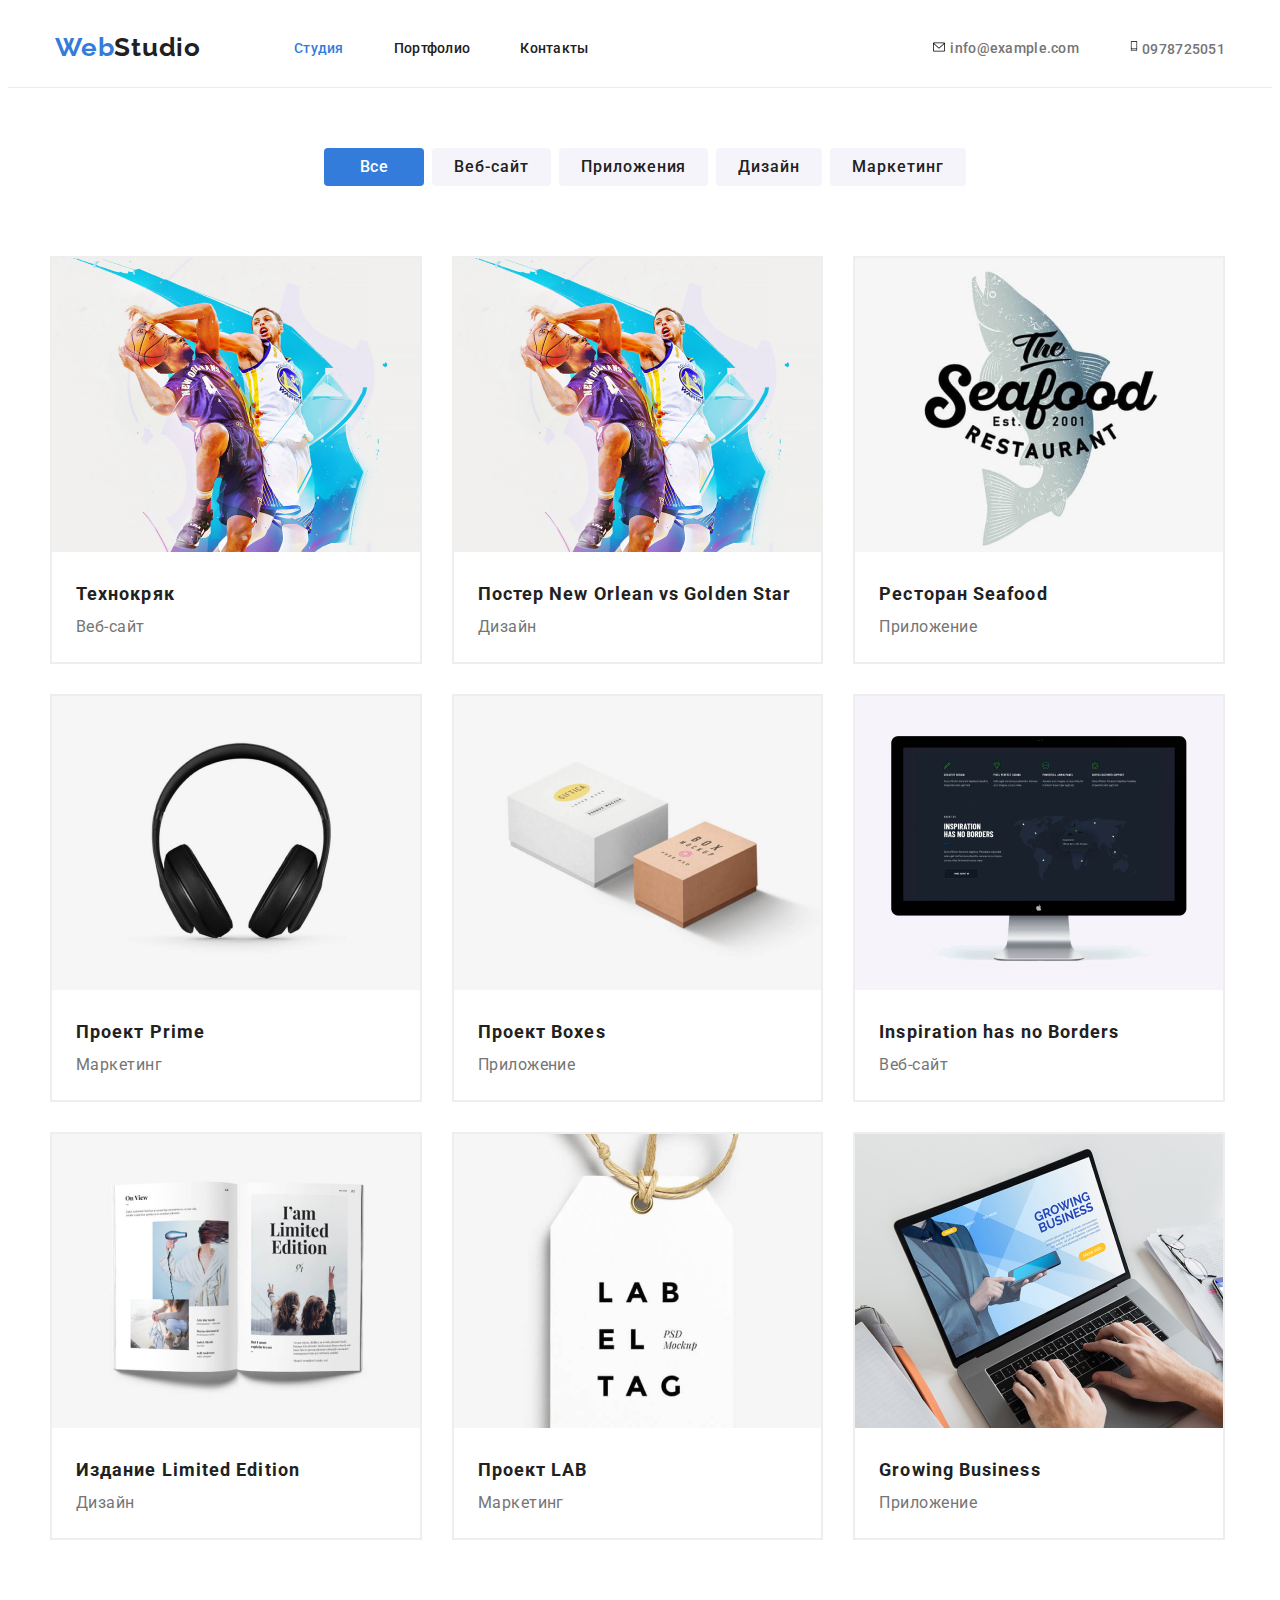
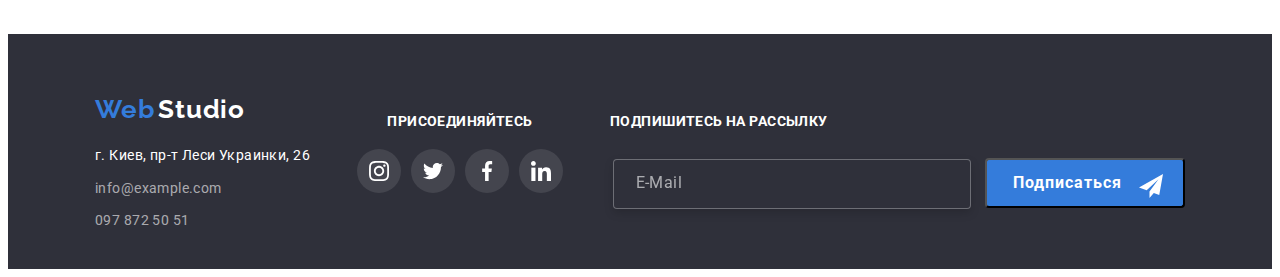
==== commit e9482c84: "v04" ====
--- a/portfolio.html
+++ b/portfolio.html
@@ -4,7 +4,7 @@
         <meta charset="UTF-8">
         <meta http-equiv="X-UA-Compatible" content="IE=edge">
         <meta name="viewport" content="width=device-width, initial-scale=1.0">
-        <title>HomeWork8.v01|Portfolio</title>
+        <title>HomeWork8.v04|Portfolio</title>
         <link rel="preconnect" href="https://fonts.googleapis.com">
         <link rel="preconnect" href="https://fonts.gstatic.com" crossorigin>
         <link href="https://fonts.googleapis.com/css2?family=Raleway:wght@700&family=Roboto:wght@400;500;700;900&display=swap" rel="stylesheet">
--- a/css/main.min.css
+++ b/css/main.min.css
@@ -1,2 +1,2 @@
-.backdrop{width:100vw;height:100vh;background-color:rgba(0,0,0,0.267);position:fixed;top:0;transition:opacity 500ms, visibility 500ms}.modal-window{width:440px;height:581px;min-height:500px;background-color:#ffffff;border-radius:10px;position:absolute;top:50%;left:50%;transform:translate(-50%, -50%) rotate(0) scale(1);transition:transform 500ms}.modal-window__close-btn{width:30px;height:30px;border-radius:50%;border:1px solid rgba(33,33,33,0.2);background-color:transparent;position:absolute;top:10px;right:10px;transition:color 300ms linear, fill 300ms linear, outline 300ms linear;fill:#212121}.modal-window__close-btn:hover,.modal-window__close-btn:focus{fill:#2196F3}.modal-window__title{padding-top:40px;padding-left:40px;padding-right:40px;margin-bottom:12px;text-align:center;font-family:Roboto;font-style:normal;font-weight:bold;font-size:20px;letter-spacing:0.03em;color:#303030}.modal-window__label{margin-top:10px;margin-left:40px;color:#757575}.modal-window__input{width:348px;height:40px;padding-left:30px;margin-left:40px;margin-right:40px;border:1px solid rgba(33,33,33,0.2);box-sizing:border-box;border-radius:4px;transition:color 300ms linear, border-color 300ms linear, fill 300ms linear, border 300ms linear}.modal-window__input:focus,.modal-window__input:hover{border-color:#2196F3;fill:#2196F3;color:#2196F3;border:2px solid #2196F3;outline:none}.modal-window__text{color:#757575;padding-top:10px;padding-right:10px;padding-left:10px;padding-bottom:10px;width:348px;height:120px;margin-left:40px;margin-right:40px;border:1px solid rgba(33,33,33,0.2);box-sizing:border-box;border-radius:4px;resize:none;outline:none;transition:color 300ms linear, border-color 300ms linear, fill 300ms linear, border 300ms linear}.modal-window__text:hover,.modal-window__text:focus{border-color:#2196F3;fill:#2196F3;color:#2196F3;border:2px solid #2196F3;outline:none}.modal-window__text::placeholder{color:rgba(117,117,117,0.5);fill:#2196F3}.modal-window__wrap{position:relative;display:block;margin-top:4px}.modal-window__field{margin-bottom:10px;transition:color 300ms linear, fill 300ms linear, border-color 300ms linear}.modal-window__field:focus,.modal-window__field:hover{border-color:#2196F3;fill:#2196F3;color:#2196F3;outline:none}.modal-window__icon{position:absolute;left:45px;top:50%;transform:translateY(-50%);transition:color 300ms linear, fill 300ms linear, border-color 300ms linear}.modal-window__icon:focus,.modal-window__icon:hover{border-color:#2196F3;fill:#2196F3;color:#2196F3;outline:none}.modal-check-text span{border:1px solid rgba(33,33,33,0.2);border-radius:2px;margin-left:40px}.modal-check-t1{font-family:Roboto;font-style:normal;font-weight:normal;font-size:10px;line-height:14px;letter-spacing:0.01em;padding-left:12px;margin-bottom:20px;color:#757575}.modal-check-t2{font-family:Roboto;font-style:normal;font-weight:normal;font-size:10px;line-height:14px;letter-spacing:0.01em;text-decoration:underline;color:#2196F3}.modal-check:checked+.modal-check-text>span{border:none}.modal-check:checked+.modal-check-text svg{fill:#2196F3}.modal-check-text{color:#757575;display:flex;align-items:center}.modal-check-text1{color:#2196F3;display:flex;align-items:center;text-decoration:underline;padding-left:10px}.modal-check-text span{width:16px;height:15px;border:2px solid #000000;border-radius:2px;margin-right:5px;display:flex;align-items:center;justify-content:center}.modal-check-icon{fill:transparent}.modal-check:checked+.modal-check-text>span{background-color:#2196F3;border:none}.modal-check:checked+.modal-check-text svg{fill:#2196F3}.modal-submit-btn{width:200px;height:50px;margin-top:20px;margin-left:164px;margin-right:164px;margin-bottom:45px;background:#188CE8;outline:none;border-radius:4px;color:#ffffff;display:flex;align-items:center;text-align:center;letter-spacing:0.06em;padding-top:10px;padding-left:56px;padding-right:56px;padding-bottom:10px;border:0}body{font-family:"Roboto", "sans-serif"}p,h1,h2,h3,h4,h5,h6{margin:0}ul,li{list-style:none;margin:0;padding:0}.img{display:block;max-width:100%;width:100%;height:auto}.visually-hidden{position:absolute;white-space:nowrap;width:1px;height:1px;overflow:hidden;border:0;padding:0;clip:rect(0 0 0 0);clip-path:inset(50%);margin:-1px}.is-hidden{opacity:0;pointer-events:none;visibility:hidden}.container{width:100%;padding-left:15px;padding-right:15px;margin:0 auto}@media screen and (min-width: 320px){.container{width:300px}}@media screen and (min-width: 480px){.container{width:480px}}@media screen and (min-width: 768px){.container{width:750px}}@media screen and (min-width: 1200px){.container{width:1200px}}.header{border-bottom:2px solid #2196F3}.container-header{padding-top:24px;padding-bottom:24px;display:flex;align-items:center}.header-logo-web{font-family:Raleway;font-style:normal;font-weight:bold;font-size:26px;line-height:31px;text-decoration:none;letter-spacing:.03em;list-style:none;color:#347cdb}@media screen and (min-width: 320px){.header-logo-web{margin-left:-15px}}@media screen and (min-width: 480px){.header-logo-web{margin-left:0px}}@media screen and (min-width: 1200px){.header-logo-web{margin-left:0px}}.header-logo-web:hover,.header-logo-web:focus{fill:#347cdb;color:#347cdb}.header-logo-studio{font-family:Raleway;font-style:normal;font-weight:bold;font-size:26px;line-height:31px;text-decoration:none;letter-spacing:.03em;list-style:none;color:#212121}.header-logo-studio:hover,.header-logo-studio:focus{fill:#347cdb;color:#347cdb}.header-nav{margin-left:93px}@media screen and (min-width: 320px){.header-nav{display:none}}@media screen and (min-width: 480px){.header-nav{display:none}}@media screen and (min-width: 768px){.header-nav{display:flex}}@media screen and (min-width: 1200px){.header-nav{display:flex}}.header-nav__item+.header-nav__item{margin-left:50px}.header-nav__link{font-family:Roboto;font-style:normal;font-weight:500;font-size:14px;line-height:1.14;text-decoration:none;letter-spacing:.02em;color:#212121;transition:color 300ms linear, fill 300ms linear}.header-nav__link:hover,.header-nav__link:focus{fill:#347cdb;color:#347cdb}.header-nav__link_active{font-family:Roboto;font-style:normal;font-weight:500;font-size:14px;line-height:1.14;text-decoration:none;letter-spacing:.02em;color:#347cdb;transition:color 300ms linear}.header-contact{margin-left:auto}@media screen and (min-width: 320px){.header-contact{display:none}}@media screen and (min-width: 480px){.header-contact{display:none}}@media screen and (min-width: 768px){.header-contact{display:inline-block}}@media screen and (min-width: 1200px){.header-contact{display:flex}.header-contact__item+.header-contact__item{margin-left:50px}}.header-contact__link{font-family:Roboto;font-style:normal;font-weight:500;font-size:14px;line-height:1.14;text-decoration:none;letter-spacing:.02em;color:#757575;transition:color 300ms linear, fill 300ms linear}.header-contact__link:hover,.header-contact__link:focus{fill:#347cdb;color:#347cdb}.header-mobile-btn{margin-top:-60px;margin-bottom:15px;margin-right:15px;width:40px;height:40px;display:none;margin-left:auto}@media screen and (min-width: 320px){.header-mobile-btn{display:block}}@media screen and (min-width: 480px){.header-mobile-btn{display:block}}@media screen and (min-width: 768px){.header-mobile-btn{display:none}}@media screen and (min-width: 1200px){.header-mobile-btn{display:none}}.header-mobile-btn-close{width:30px;height:30px;border-radius:50%;border:none;background-color:transparent;position:absolute;top:10px;right:10px;transition:color 300ms linear, fill 300ms linear, outline 300ms linear;fill:#212121}.header-mobile-btn-close:hover,.header-mobile-btn-close:focus{fill:#2196F3}.header-mobile{position:fixed;background-color:#ffffff;z-index:2;width:100vw;height:100vh;overflow:auto;top:0;left:0;padding-top:15px;padding-bottom:15px}.header-mobile__conteiner{height:100%;display:flex;flex-direction:column}.header-mobile-nav{margin-top:48px;margin-left:40px}.header-mobile-nav__item{margin-bottom:30px}.header-mobile-nav__link_active{font-family:Roboto;font-style:medium;font-weight:500;font-size:40px;line-height:1.14;text-decoration:none;letter-spacing:.02em;color:#347cdb;transition:color 300ms linear, fill 300ms linear}.header-mobile-nav__link_active:hover,.header-mobile-nav__link_active:focus{fill:#212121;color:#212121}.header-mobile-nav__link{font-family:Roboto;font-style:medium;font-weight:500;font-size:40px;line-height:1.14;text-decoration:none;letter-spacing:.02em;color:#212121;transition:color 300ms linear, fill 300ms linear}.header-mobile-nav__link:hover,.header-mobile-nav__link:focus{fill:#347cdb;color:#347cdb}.header-mobile-contact{margin-top:210px;margin-left:40px}.header-mobile-contact__item{margin-bottom:20px}.header-mobile-contact__link{font-family:Roboto;font-style:medium;font-weight:500;font-size:34px;line-height:1.14;text-decoration:none;letter-spacing:.02em;color:#347cdb;transition:color 300ms linear, fill 300ms linear}.header-mobile-contact__link:hover,.header-mobile-contact__link:focus{fill:#212121;color:#212121}.header-mobile-contact__link1{font-family:Roboto;font-style:medium;font-weight:500;font-size:28px;line-height:1.14;text-decoration:none;letter-spacing:.02em;color:#757575;transition:color 300ms linear, fill 300ms linear}.header-mobile-contact__link1:hover,.header-mobile-contact__link1:focus{fill:#212121;color:#212121}.header-mobile-social{display:flex;margin-left:40px;margin-top:24px;margin-bottom:28px}.header-mobile-social__item+.header-mobile-social__item{margin-left:5px}.header-mobile-social__link{font-family:Roboto;font-style:medium;font-weight:500;font-size:18px;line-height:1.14;text-decoration:none;letter-spacing:.02em;color:#347cdb;transition:color 300ms linear, fill 300ms linear}.header-mobile-social__link:hover,.header-mobile-social__link:focus{fill:#212121;color:#212121}.header-mobile-social__item{margin-left:5px;color:#757575}.hero{background-color:#2F303A;background-image:linear-gradient(rgba(25,28,38,0.2), rgba(25,28,38,0.2)),url(../images/hero_bg.jpg);padding-top:200px;padding-bottom:200px;background-repeat:no-repeat;background-position:center;background-size:cover;flex-grow:1}@media screen and (min-width: 320px){.hero{background-image:linear-gradient(rgba(25,28,38,0.2), rgba(25,28,38,0.2)),url(../images/hero_bg_phone_1x.jpg)}}@media screen and (min-width: 320px) and (min-device-pixel-ratio: 2), screen and (min-width: 320px) and (min-resolution: 192dpi), screen and (min-width: 320px) and (min-resolution: 2dppx){.hero{background-image:linear-gradient(rgba(25,28,38,0.2), rgba(25,28,38,0.2)),url(../images/hero_bg_phone_2x.jpg)}}@media screen and (min-width: 480px){.hero{background-image:linear-gradient(rgba(25,28,38,0.2), rgba(25,28,38,0.2)),url(../images/hero_bg_phone_1x.jpg)}}@media screen and (min-width: 480px) and (min-device-pixel-ratio: 2), screen and (min-width: 480px) and (min-resolution: 192dpi), screen and (min-width: 480px) and (min-resolution: 2dppx){.hero{background-image:linear-gradient(rgba(25,28,38,0.2), rgba(25,28,38,0.2)),url(../images/hero_bg_phone_2x.jpg)}}@media screen and (min-width: 768px){.hero{background-image:linear-gradient(rgba(25,28,38,0.2), rgba(25,28,38,0.2)),url(../images/hero_bg_tablet_1x.jpg)}}@media screen and (min-width: 768px) and (min-device-pixel-ratio: 2), screen and (min-width: 768px) and (min-resolution: 192dpi), screen and (min-width: 768px) and (min-resolution: 2dppx){.hero{background-image:linear-gradient(rgba(25,28,38,0.2), rgba(25,28,38,0.2)),url(../images/hero_bg_tablet_2x.jpg)}}@media screen and (min-width: 1200px){.hero{background-image:linear-gradient(rgba(25,28,38,0.2), rgba(25,28,38,0.2)),url(../images/hero_bg_desktop_1x.jpg)}}@media screen and (min-width: 1200px) and (min-device-pixel-ratio: 2), screen and (min-width: 1200px) and (min-resolution: 192dpi), screen and (min-width: 1200px) and (min-resolution: 2dppx){.hero{background-image:linear-gradient(rgba(25,28,38,0.2), rgba(25,28,38,0.2)),url(../images/hero_bg_desktop_2x.jpg)}}@media screen and (min-width: 320px){.hero__button{font-family:Roboto;font-style:normal;font-weight:bold;font-size:10px;line-height:1.87;text-decoration:none;letter-spacing:.06em;align-items:center;text-align:center;color:#fff;background:#347cdb;box-shadow:0px 4px 4px rgba(0,0,0,0.15);border-radius:4px;width:150px;height:50px;display:block;margin-left:50px;transition:color 300ms linear, background-color 300ms linear}}@media screen and (min-width: 480px){.hero__button{font-family:Roboto;font-style:normal;font-weight:bold;font-size:14px;line-height:1.87;text-decoration:none;letter-spacing:.06em;align-items:center;text-align:center;color:#fff;background:#347cdb;box-shadow:0px 4px 4px rgba(0,0,0,0.15);border-radius:4px;width:150px;height:50px;display:block;margin-left:140px;margin-top:30px;transition:color 300ms linear, background-color 300ms linear}}@media screen and (min-width: 768px){.hero__button{font-family:Roboto;font-style:normal;font-weight:bold;font-size:16px;line-height:1.87;text-decoration:none;letter-spacing:.06em;align-items:center;text-align:center;color:#fff;background:#347cdb;box-shadow:0px 4px 4px rgba(0,0,0,0.15);border-radius:4px;width:200px;height:50px;display:block;margin:0 auto;margin-top:50px;transition:color 300ms linear, background-color 300ms linear}}@media screen and (min-width: 1200px){.hero__button{font-family:Roboto;font-style:normal;font-weight:bold;font-size:16px;line-height:1.87;text-decoration:none;letter-spacing:.06em;align-items:center;text-align:center;color:#fff;background:#347cdb;box-shadow:0px 4px 4px rgba(0,0,0,0.15);border-radius:4px;width:200px;height:50px;display:block;margin:0 auto;margin-top:50px;transition:color 300ms linear, background-color 300ms linear}}@media screen and (min-width: 320px){.hero__title{font-family:Roboto;font-style:Bold;font-weight:700;font-size:18px;line-height:1.18;text-decoration:none;letter-spacing:.03em;text-align:center;text-transform:uppercase;margin-bottom:20px;color:#ffffff}}@media screen and (min-width: 480px){.hero__title{font-family:Roboto;font-style:Bold;font-weight:700;font-size:24px;line-height:1.18;text-decoration:none;letter-spacing:.03em;text-align:center;letter-spacing:0.06em;text-transform:uppercase;color:#ffffff}}@media screen and (min-width: 768px){.hero__title{font-family:Roboto;font-style:normal;font-weight:900;font-size:30px;line-height:1.36;text-decoration:none;letter-spacing:.06em;text-transform:uppercase;color:#fff;text-align:center}}@media screen and (min-width: 1200px){.hero__title{font-family:Roboto;font-style:normal;font-weight:900;font-size:44px;line-height:1.36;text-decoration:none;letter-spacing:.06em;text-transform:uppercase;color:#fff;text-align:center}}.our-team{background:#f5f4fa}@media screen and (min-width: 320px){.our-team{padding-bottom:30px;padding-top:30px}}@media screen and (min-width: 480px){.our-team{padding-bottom:30px;padding-top:30px}}@media screen and (min-width: 768px){.our-team{padding-bottom:60px;padding-top:60px}}@media screen and (min-width: 1200px){.our-team{padding-bottom:60px;padding-top:60px}}.our-team__h3{font-family:Roboto;font-style:normal;font-weight:500;font-size:16px;line-height:1.18;text-decoration:none;letter-spacing:.03em;color:#212121;text-align:center}.our-team__text{font-family:Roboto;font-style:normal;font-weight:400;font-size:16px;line-height:1.18;text-decoration:none;letter-spacing:.03em;color:#757575;text-align:center;margin-top:10px;margin-bottom:30px}.our-team__title{font-family:Roboto;font-style:normal;font-weight:bold;font-size:36px;line-height:1.16;text-decoration:none;letter-spacing:.03em;color:#212121;text-align:center;margin-top:10px;margin-bottom:30px}.our-team__conteiner{padding-top:30px;padding-bottom:30px;background:#fff;box-shadow:0px 1px 1px rgba(0,0,0,0.12),0px 4px 4px rgba(0,0,0,0.06),1px 4px 6px rgba(0,0,0,0.16)}@media screen and (min-width: 320px){.our-team__list{margin-bottom:15px;margin-top:15px}}@media screen and (min-width: 768px){.our-team__list{display:flex;flex-wrap:wrap;margin-left:-30px}}@media screen and (min-width: 1200px){.our-team__list{display:flex;margin-left:-30px}}.our-team__item{box-shadow:0px 1px 1px rgba(0,0,0,0.12),0px 4px 4px rgba(0,0,0,0.06),1px 4px 6px rgba(0,0,0,0.16);transition:color 300ms linear}@media screen and (min-width: 320px){.our-team__item{margin-bottom:15px;margin-top:15px}}@media screen and (min-width: 768px){.our-team__item{width:calc(100% / 2 - 30px);margin-left:30px}}@media screen and (min-width: 1200px){.our-team__item{width:calc(100% / 4 - 30px);margin-left:30px}}.our-team__item:focus,.our-team__item:hover{box-shadow:0px 1px 1px rgba(0,0,0,0.12),0px 4px 4px rgba(0,0,0,0.06),1px 4px 6px rgba(0,0,0,0.16)}@media screen and (min-width: 1200px){.our-team+.our-team{margin-left:30px}}.our-team+.our-team-cont{padding-top:94px;padding-bottom:30px;background:#fff;box-shadow:0px 1px 1px rgba(0,0,0,0.12),0px 4px 4px rgba(0,0,0,0.06),1px 4px 6px rgba(0,0,0,0.16)}.our-team-social-list{display:flex;justify-content:center}.our-team-social__link{width:44px;height:44px;border-radius:50%;display:flex;align-items:center;justify-content:center;color:#AFB1B8;transition:color 300ms linear,background-color 300ms linear}.our-team-social__link__icon{fill:#AFB1B8}.our-team-social__link:hover,.our-team-social__link:focus{background-color:#347cdb;color:#fff;fill:#ffffff}.our-team-social__item+.our-team-social__item{margin-left:10px}.partner__container{width:100%;padding-left:15px;padding-right:15px;margin:0 auto}@media screen and (min-width: 1200px){.partner__container{width:1200px}}.partners{padding-top:60px;padding-bottom:60px}@media screen and (min-width: 320px){.partners__list{margin-bottom:15px;margin-top:15px;display:flex;flex-wrap:wrap;margin-left:-30px}}@media screen and (min-width: 480px){.partners__list{display:flex;flex-wrap:wrap;margin-left:-30px}}@media screen and (min-width: 768px){.partners__list{display:flex;flex-wrap:wrap;margin-left:-30px}}@media screen and (min-width: 1200px){.partners__list{display:flex;margin-left:-30px}}.partners__item{margin-left:30px;height:92px;display:flex;align-items:center;justify-content:center;border-radius:3%}@media screen and (min-width: 320px){.partners__item{width:calc(100% / 2 - 30px);margin-bottom:15px;margin-top:15px}}@media screen and (min-width: 480px){.partners__item{width:calc(100% / 2 - 30px);margin-bottom:15px;margin-top:15px}}@media screen and (min-width: 768px){.partners__item{width:calc(100% / 3 - 30px)}}@media screen and (min-width: 1200px){.partners__item{width:calc(100% / 6 - 30px)}}.partners__title{font-family:Roboto;font-style:normal;font-weight:bold;font-size:36px;line-height:1.16;text-decoration:none;letter-spacing:.03em;color:#212121;text-align:center;margin-bottom:50px}.partners__link{width:170px;height:92px;border-radius:3%;border:1px solid #AFB1B8;fill:#AFB1B8;transition:color 300ms linear, bolder 300ms linear, fill 300ms linear}.partners__link:hover,.partners__link:focus{fill:#347cdb;color:#347cdb;border:1px solid #347cdb}.services{background-image:url("./images/services_bg.jpg");background-repeat:no-repeat;background-attachment:fixed;background-size:100% 100%}@media screen and (min-width: 320px){.services{padding-top:30px;padding-bottom:30px}}@media screen and (min-width: 1200px){.services{padding-top:94px;padding-bottom:94px}}.services__title{font-family:Roboto;font-style:normal;font-weight:bold;font-size:14px;line-height:16px;text-decoration:none;letter-spacing:.03em;text-transform:uppercase;color:#212121;margin-top:30px}.services__text{font-family:Roboto;font-style:normal;font-weight:normal;font-size:14px;line-height:1.71;text-decoration:none;letter-spacing:.03em;color:#757575;padding-top:10px}.services__item{width:100%}@media screen and (min-width: 320px){.services__item{margin-bottom:15px;margin-top:15px}}@media screen and (min-width: 768px){.services__item{width:calc(100% / 2 - 30px);margin-left:30px}}@media screen and (min-width: 1200px){.services__item{width:calc(100% / 4 - 30px);margin-left:30px}}@media screen and (min-width: 1200px){.services__item+.services__item{margin-left:30px}}@media screen and (min-width: 320px){.sevices__list{margin-bottom:15px;margin-top:15px}}@media screen and (min-width: 768px){.sevices__list{display:flex;flex-wrap:wrap;margin-left:-30px}}@media screen and (min-width: 1200px){.sevices__list{display:flex;margin-left:-30px}}.services__container{background-color:#F5F4FA;height:92px;display:flex;align-items:center;justify-content:center;fill:currentColor;width:100%;height:120px;margin-bottom:30px}.what-we-do{padding-bottom:94px}@media screen and (min-width: 320px){.what-we-do{display:none}}@media screen and (min-width: 480px){.what-we-do{display:none}}@media screen and (min-width: 768px){.what-we-do{display:none}}@media screen and (min-width: 1200px){.what-we-do{display:block}}.what-we-do__item+.what-we-do__item{margin-left:27px}.what-we-do__text{font-family:Roboto;font-style:normal;font-weight:bold;font-size:14px;line-height:1.5;text-decoration:none;letter-spacing:.03em;text-align:center;text-transform:uppercase;padding-top:27px;padding-bottom:27px;width:370px;height:70px;position:absolute;top:0;left:0;color:#fff;background:rgba(47,48,58,0.8);transform:translateY(320%)}.what-we-do__title{font-family:Roboto;font-style:normal;font-weight:bold;font-size:36px;line-height:1.16;text-decoration:none;letter-spacing:.03em;color:#212121;text-align:center;margin-bottom:50px}.what-we-do__wrap{position:relative;overflow:visible}.what-we-do__list{display:flex}@media screen and (min-width: 480px){.portfolio-menu__list{display:flex;flex-wrap:wrap;margin-top:60px;margin-bottom:40px}}@media screen and (min-width: 768px){.portfolio-menu__list{display:flex;align-items:center;justify-content:center}}@media screen and (min-width: 1200px){.portfolio-menu__list{display:flex;align-items:center;justify-content:center}}@media screen and (min-width: 320px){.portfolio-menu__item{width:calc(100% /2- 30px);margin-bottom:15px;margin-left:15px}}@media screen and (min-width: 480px){.portfolio-menu__item{width:calc(100% /3- 30px)}}@media screen and (min-width: 768px){.portfolio-menu__item{width:none}}@media screen and (min-width: 1200px){.portfolio-menu__item{width:auto;margin-bottom:20px}}.portfolio-menu__item+.portfolio-menu__item{margin-left:15px}.portfolio-menu__button{font-family:Roboto;font-style:normal;font-weight:500;font-size:16px;line-height:1.62;text-decoration:none;letter-spacing:.03em;align-items:center;text-align:center;letter-spacing:0.06em;color:#212121;background:#F5F4FA;box-shadow:0px 4px 4px rgba(0,0,0,0.15);border-radius:4px;outline:none;border:0;outline:0;padding:6px 22px;display:block;margin:0 auto;transition:color 300ms linear, background-color 300ms linear}.portfolio-menu__button:hover,.portfolio-menu__button:focus{color:#fff;background:#347cdb}.portfolio-menu__button__active{font-family:Roboto;font-style:normal;font-weight:500;font-size:16px;line-height:1.62;text-decoration:none;letter-spacing:.03em;width:100px;text-align:center;color:#fff;background:#347cdb;box-shadow:0px 3px 1px rgba(0,0,0,0.1),0px 1px 2px rgba(0,0,0,0.08),0px 2px 2px rgba(0,0,0,0.12);border-radius:4px;padding:6px 22px;outline:none;display:block;margin:0 auto;border:0;outline:0;transition:color 300ms linear, background-color 300ms linear}.portfolio-menu__button__active:hover,.portfolio-menu__button__active:focus{color:#212121;background:#F5F4FA}.portfolio-projects__list{margin-top:50px;margin-left:-30px;margin-bottom:-30px}@media screen and (min-width: 768px){.portfolio-projects__list{display:flex;flex-wrap:wrap}}@media screen and (min-width: 1200px){.portfolio-projects__list{display:flex;flex-wrap:wrap}}.portfolio-projects__item{margin-left:30px;margin-bottom:30px;border:2px solid #eeeeee;box-sizing:border-box}@media screen and (min-width: 768px){.portfolio-projects__item{width:calc(100% / 2 - 30px)}}@media screen and (min-width: 1200px){.portfolio-projects__item{width:calc(100% / 3 - 30px)}}.portfolio-projects__item:focus,.portfolio-projects__item:hover{box-shadow:0px 1px 1px rgba(0,0,0,0.12),0px 4px 4px rgba(0,0,0,0.06),1px 4px 6px rgba(0,0,0,0.16)}.portfolio-projects__wrap{position:relative;overflow:hidden;margin:0 auto}.portfolio-projects__text-h3{font-family:Roboto;font-style:normal;font-weight:bold;font-size:18px;line-height:2;text-decoration:none;letter-spacing:.06em;color:#212121}.portfolio-projects__text-p{font-family:Roboto;font-style:normal;font-weight:normal;font-size:16px;line-height:1.87;text-decoration:none;letter-spacing:.03em;color:#757575}.portfolio-projects__text-container{padding-top:20px;padding-left:24px;padding-right:24px;padding-bottom:20px}.portfolio-projects__text-top{font-family:Roboto;font-style:normal;font-weight:400;font-size:18px;line-height:1.87;text-decoration:none;letter-spacing:.03em;color:#fff;position:absolute;top:0;left:0;background-color:#347cdb;padding:30px;height:100%;transform:translateY(100%);transition:transform 300ms linear}.portfolio-projects__item:hover .portfolio-projects__text-top{transform:translateY(0)}@media screen and (min-width: 320px){.footer-logo{margin-top:10px;margin-left:60px}}@media screen and (min-width: 480px){.footer-logo{margin-top:60px;margin-left:163px}}@media screen and (min-width: 768px){.footer-logo{margin-top:30px;margin-left:50px}}@media screen and (min-width: 1200px){.footer-logo{margin-left:0px}}.footer-logo__web{font-family:Raleway;font-style:normal;font-weight:bold;font-size:26px;line-height:1.19;text-decoration:none;letter-spacing:.03em;color:#347cdb}.footer-logo__studio{font-family:Raleway;font-style:normal;font-weight:bold;font-size:26px;line-height:1.19;text-decoration:none;letter-spacing:.03em;color:#fff;list-style:none}.foter-address{padding-top:20px}@media screen and (min-width: 320px){.foter-address{text-align:center}}@media screen and (min-width: 480px){.foter-address{text-align:center}}@media screen and (min-width: 768px){.foter-address{text-align:center;margin-left:-460px}}@media screen and (min-width: 1200px){.foter-address{text-align:left;margin-left:0}}.foter-address-item{margin-top:9px;align-items:center;justify-content:center}.foter-address-text1{font-family:Roboto;font-style:normal;font-weight:normal;font-size:14px;line-height:1.71;text-decoration:none;letter-spacing:.03em;color:#fff}.foter-address-text2{font-family:Roboto;font-style:normal;font-weight:normal;font-size:14px;line-height:1.71;text-decoration:none;letter-spacing:.03em;color:rgba(255,255,255,0.6)}.footer{padding-top:60px;padding-bottom:60px;background:#2F303A}@media screen and (min-width: 320px){.footer-social-networks{margin-top:40px;padding-left:40px;align-items:baseline}}@media screen and (min-width: 480px){.footer-social-networks{margin-top:40px;padding-left:137px;align-items:baseline}}@media screen and (min-width: 768px){.footer-social-networks{margin-top:-140px;padding-left:500px;margin-bottom:80px;align-items:baseline}}@media screen and (min-width: 1200px){.footer-social-networks{margin-top:-140px;padding-left:300px;align-items:baseline}}.footer-social-networks__title{font-family:Roboto;font-style:normal;font-weight:bold;font-size:14px;line-height:16px;text-decoration:none;letter-spacing:.03em;text-transform:uppercase;color:#fff;padding-bottom:20px;padding-left:30px}.footer-social-networks__list{font-family:Roboto;font-style:normal;font-weight:bold;font-size:14px;line-height:16px;text-decoration:none;letter-spacing:.03em;text-transform:uppercase;color:#fff;display:flex}.footer-social-networks__link{width:44px;height:44px;border-radius:50%;display:flex;align-items:center;justify-content:center;fill:#fff;color:#fff;background-color:rgba(255,255,255,0.1);transition:color 300ms linear, fill 300ms linear, outline 300ms linear,background-color 300ms linear}.footer-social-networks__link:focus,.footer-social-networks__link:hover{fill:#fff;color:#fff;outline:2px solid #fff;background-color:#347cdb}.footer-social-networks__item+.footer-social-networks__item{margin-left:10px}@media screen and (min-width: 320px){.footer-subscribe{text-align:center}}@media screen and (min-width: 480px){.footer-subscribe{margin-top:60px}}@media screen and (min-width: 1200px){.footer-subscribe{margin-top:-160px;margin-left:525px}}.footer-subscribe-form__label{font-family:Roboto;font-style:normal;font-weight:bold;font-size:14px;line-height:1.16;text-decoration:none;letter-spacing:.03em;text-transform:uppercase;display:block;color:#fff;padding-bottom:20px;margin-left:15px}@media screen and (min-width: 320px){.footer-subscribe-form__label{text-align:center;margin-top:60px}}@media screen and (min-width: 480px){.footer-subscribe-form__label{text-align:center;margin-top:60px}}@media screen and (min-width: 1200px){.footer-subscribe-form__label{text-align:left;margin-left:30px}}.footer-subscribe-form__icon{position:relative;overflow:visible;margin-bottom:-10px;margin-right:30px;margin-left:-50px}.footer-subscribe-form__input{height:50px;border:1px solid rgba(255,255,255,0.3);box-sizing:border-box;filter:drop-shadow(0px 4px 4px rgba(0,0,0,0.15));border-radius:4px;background:#2F303A;color:#fff;font-style:12px}@media screen and (min-width: 320px){.footer-subscribe-form__input{width:280px}}@media screen and (min-width: 480px){.footer-subscribe-form__input{width:450px}}@media screen and (min-width: 768px){.footer-subscribe-form__input{width:480px}}@media screen and (min-width: 1200px){.footer-subscribe-form__input{width:358px}}.footer-subscribe-form__input::placeholder{font-family:Roboto;font-style:normal;font-weight:normal;font-size:16px;line-height:2;text-decoration:none;letter-spacing:.03em;display:flex;align-items:center;padding-left:20px;color:rgba(255,255,255,0.6)}.footer-subscribe-form__button{font-family:Roboto;font-style:normal;font-weight:bold;font-size:16px;text-decoration:none;letter-spacing:.06em;color:#fff;background:#347cdb;width:200px;height:50px;margin-left:50px;padding-right:40px;outline:none;border-radius:4px}@media screen and (min-width: 320px){.footer-subscribe-form__button{margin-left:20px;margin-top:30px}}@media screen and (min-width: 768px){.footer-subscribe-form__button{margin-top:30px;margin-left:60px}}@media screen and (min-width: 1200px){.footer-subscribe-form__button{margin-top:8px;margin-left:10px}}
+.backdrop{width:100vw;height:100vh;background-color:rgba(0,0,0,0.267);position:fixed;top:0;transition:opacity 500ms, visibility 500ms}.modal-window{width:440px;height:581px;min-height:500px;background-color:#ffffff;border-radius:10px;position:absolute;top:50%;left:50%;transform:translate(-50%, -50%) rotate(0) scale(1);transition:transform 500ms}.modal-window__close-btn{width:30px;height:30px;border-radius:50%;border:1px solid rgba(33,33,33,0.2);background-color:transparent;position:absolute;top:10px;right:10px;transition:color 300ms linear, fill 300ms linear, outline 300ms linear;fill:#212121}.modal-window__close-btn:hover,.modal-window__close-btn:focus{fill:#2196F3}.modal-window__title{font-size:14px;padding-top:40px;padding-left:40px;padding-right:40px;margin-bottom:12px;text-align:center;font-family:Roboto;font-style:normal;font-weight:bold;font-size:20px;letter-spacing:0.03em;color:#303030}.modal-window__label{font-family:Roboto;font-style:normal;font-weight:normal;font-size:12px;line-height:14px;letter-spacing:0.01em;margin-top:10px;margin-left:30px;color:#757575}.modal-window__input{font-family:Roboto;font-style:normal;font-weight:normal;font-size:12px;line-height:14px;letter-spacing:0.01em;width:378px;height:40px;padding-left:30px;margin-left:30px;margin-right:30px;border:1px solid rgba(33,33,33,0.2);box-sizing:border-box;border-radius:4px;transition:color 300ms linear, border-color 300ms linear, fill 300ms linear, border 300ms linear}.modal-window__input:focus,.modal-window__input:hover{border-color:#2196F3;fill:#2196F3;color:#2196F3;border:2px solid #2196F3;outline:none}.modal-window__text{font-family:Roboto;font-style:normal;font-weight:normal;font-size:12px;line-height:14px;letter-spacing:0.01em;color:#757575;padding-top:10px;padding-right:10px;padding-left:10px;padding-bottom:10px;width:378px;height:120px;margin-left:30px;margin-right:30px;border:1px solid rgba(33,33,33,0.2);box-sizing:border-box;border-radius:4px;resize:none;outline:none;transition:color 300ms linear, border-color 300ms linear, fill 300ms linear, border 300ms linear}.modal-window__text:hover,.modal-window__text:focus{border-color:#2196F3;fill:#2196F3;color:#2196F3;border:2px solid #2196F3;outline:none}.modal-window__text::placeholder{color:rgba(117,117,117,0.5);fill:#2196F3}.modal-window__wrap{position:relative;display:block;margin-top:4px}.modal-window__field{margin-bottom:10px;transition:color 300ms linear, fill 300ms linear, border-color 300ms linear}.modal-window__field:focus,.modal-window__field:hover{border-color:#2196F3;fill:#2196F3;color:#2196F3;outline:none}.modal-window__icon{position:absolute;left:45px;top:50%;transform:translateY(-50%);transition:color 300ms linear, fill 300ms linear, border-color 300ms linear}.modal-window__icon:focus,.modal-window__icon:hover{border-color:#2196F3;fill:#2196F3;color:#2196F3;outline:none}.modal-check-text span{border:1px solid rgba(33,33,33,0.2);border-radius:2px;margin-left:40px}.modal-check-t1{font-family:Roboto;font-style:normal;font-weight:normal;font-size:10px;line-height:14px;letter-spacing:0.01em;margin-bottom:20px;color:#757575}.modal-check-t2{font-family:Roboto;font-style:normal;font-weight:normal;font-size:10px;line-height:14px;letter-spacing:0.01em;text-decoration:underline;color:#2196F3}.modal-check:checked+.modal-check-text>span{border:none}.modal-check:checked+.modal-check-text svg{fill:#2196F3}.modal-check-text{font-family:Roboto;font-style:normal;font-weight:normal;font-size:12px;line-height:14px;letter-spacing:0.01em;color:#757575;display:flex;align-items:center}.modal-check-text1{font-family:Roboto;font-style:normal;font-weight:normal;font-size:12px;line-height:14px;letter-spacing:0.01em;color:#2196F3;display:flex;align-items:center;text-decoration:underline;padding-left:10px}.modal-check-text span{width:16px;height:15px;border:2px solid #000000;border-radius:2px;margin-right:5px;display:flex;align-items:center;justify-content:center}.modal-check-icon{fill:transparent}.modal-check:checked+.modal-check-text>span{background-color:#2196F3;border:none}.modal-check:checked+.modal-check-text svg{fill:#2196F3}.modal-submit-btn{width:200px;height:50px;margin-top:20px;margin-left:124px;margin-right:164px;margin-bottom:45px;background:#188CE8;outline:none;border-radius:4px;color:#ffffff;display:flex;align-items:center;text-align:center;letter-spacing:0.06em;padding-top:10px;padding-left:56px;padding-right:56px;padding-bottom:10px;border:0}body{font-family:"Roboto", "sans-serif"}p,h1,h2,h3,h4,h5,h6{margin:0}ul,li{list-style:none;margin:0;padding:0}.img{display:block;max-width:100%;width:100%;height:auto}.visually-hidden{position:absolute;white-space:nowrap;width:1px;height:1px;overflow:hidden;border:0;padding:0;clip:rect(0 0 0 0);clip-path:inset(50%);margin:-1px}.is-hidden{opacity:0;pointer-events:none;visibility:hidden}.container{width:100%;padding-left:15px;padding-right:15px;margin:0 auto}@media screen and (min-width: 320px){.container{width:320px}}@media screen and (min-width: 480px){.container{width:480px}}@media screen and (min-width: 768px){.container{width:750px}}@media screen and (min-width: 1200px){.container{width:1200px}}.header{border-bottom:2px solid #2196F3}.container-header{padding-top:24px;padding-bottom:24px;display:flex;align-items:center}.header-logo-web{font-family:Raleway;font-style:normal;font-weight:bold;font-size:26px;line-height:31px;text-decoration:none;letter-spacing:.03em;list-style:none;color:#347cdb}@media screen and (min-width: 320px){.header-logo-web{margin-left:-15px}}@media screen and (min-width: 480px){.header-logo-web{margin-left:0px}}@media screen and (min-width: 1200px){.header-logo-web{margin-left:0px}}.header-logo-web:hover,.header-logo-web:focus{fill:#347cdb;color:#347cdb}.header-logo-studio{font-family:Raleway;font-style:normal;font-weight:bold;font-size:26px;line-height:31px;text-decoration:none;letter-spacing:.03em;list-style:none;color:#212121}.header-logo-studio:hover,.header-logo-studio:focus{fill:#347cdb;color:#347cdb}.header-nav{margin-left:93px}@media screen and (min-width: 320px){.header-nav{display:none}}@media screen and (min-width: 480px){.header-nav{display:none}}@media screen and (min-width: 768px){.header-nav{display:flex}}@media screen and (min-width: 1200px){.header-nav{display:flex}}.header-nav__item+.header-nav__item{margin-left:50px}.header-nav__link{font-family:Roboto;font-style:normal;font-weight:500;font-size:14px;line-height:1.14;text-decoration:none;letter-spacing:.02em;color:#212121;transition:color 300ms linear, fill 300ms linear}.header-nav__link:hover,.header-nav__link:focus{fill:#347cdb;color:#347cdb}.header-nav__link_active{font-family:Roboto;font-style:normal;font-weight:500;font-size:14px;line-height:1.14;text-decoration:none;letter-spacing:.02em;color:#347cdb;transition:color 300ms linear}.header-contact{margin-left:auto}@media screen and (min-width: 320px){.header-contact{display:none}}@media screen and (min-width: 480px){.header-contact{display:none}}@media screen and (min-width: 768px){.header-contact{display:inline-block}}@media screen and (min-width: 1200px){.header-contact{display:flex}.header-contact__item+.header-contact__item{margin-left:50px}}.header-contact__link{font-family:Roboto;font-style:normal;font-weight:500;font-size:14px;line-height:1.14;text-decoration:none;letter-spacing:.02em;color:#757575;transition:color 300ms linear, fill 300ms linear}.header-contact__link:hover,.header-contact__link:focus{fill:#347cdb;color:#347cdb}.header-mobile-btn{margin-top:-60px;margin-bottom:15px;margin-right:15px;width:40px;height:40px;display:none;margin-left:auto;border:none;background-color:transparent;transition:color 300ms linear, fill 300ms linear, outline 300ms linear;fill:#212121}@media screen and (min-width: 320px){.header-mobile-btn{display:block}}@media screen and (min-width: 480px){.header-mobile-btn{display:block}}@media screen and (min-width: 768px){.header-mobile-btn{display:none}}@media screen and (min-width: 1200px){.header-mobile-btn{display:none}}.header-mobile-btn:hover,.header-mobile-btn:focus{fill:#2196F3}.header-mobile-btn-close{width:30px;height:30px;border-radius:50%;border:none;background-color:transparent;position:absolute;top:10px;right:10px;transition:color 300ms linear, fill 300ms linear, outline 300ms linear;fill:#212121}.header-mobile-btn-close:hover,.header-mobile-btn-close:focus{fill:#2196F3}.header-mobile{position:fixed;width:100vw;height:100vh;overflow:auto;top:0;left:0;z-index:2;padding:48px 40px;background-color:#ffffff}.header-mobile__conteiner{height:100%;display:flex;flex-direction:column;justify-content:space-between}.header-mobile-nav{margin-top:48px;margin-left:40px}.header-mobile-nav__item{margin-bottom:30px}.header-mobile-nav__link_active{font-family:Roboto;font-style:medium;font-weight:500;font-size:40px;line-height:1.14;text-decoration:none;letter-spacing:.02em;color:#347cdb;transition:color 300ms linear, fill 300ms linear}.header-mobile-nav__link_active:hover,.header-mobile-nav__link_active:focus{fill:#212121;color:#212121}.header-mobile-nav__link{font-family:Roboto;font-style:medium;font-weight:500;font-size:40px;line-height:1.14;text-decoration:none;letter-spacing:.02em;color:#212121;transition:color 300ms linear, fill 300ms linear}.header-mobile-nav__link:hover,.header-mobile-nav__link:focus{fill:#347cdb;color:#347cdb}.header-mobile-contact{margin-top:180px;margin-left:40px}.header-mobile-contact__item{margin-bottom:20px}.header-mobile-contact__link{font-family:Roboto;font-style:medium;font-weight:500;font-size:34px;line-height:1.14;text-decoration:none;letter-spacing:.02em;color:#347cdb;transition:color 300ms linear, fill 300ms linear}.header-mobile-contact__link:hover,.header-mobile-contact__link:focus{fill:#212121;color:#212121}.header-mobile-contact__link1{font-family:Roboto;font-style:medium;font-weight:500;font-size:28px;line-height:1.14;text-decoration:none;letter-spacing:.02em;color:#757575;transition:color 300ms linear, fill 300ms linear}.header-mobile-contact__link1:hover,.header-mobile-contact__link1:focus{fill:#212121;color:#212121}.header-mobile-social{display:flex;margin-left:40px;margin-top:24px;margin-bottom:28px}.header-mobile-social__item+.header-mobile-social__item{margin-left:5px}.header-mobile-social__link{font-family:Roboto;font-style:medium;font-weight:500;font-size:18px;line-height:1.14;text-decoration:none;letter-spacing:.02em;color:#347cdb;transition:color 300ms linear, fill 300ms linear}.header-mobile-social__link:hover,.header-mobile-social__link:focus{fill:#212121;color:#212121}.header-mobile-social__item{margin-left:5px;color:#757575}.hero{background-color:#2F303A;background-image:linear-gradient(rgba(25,28,38,0.2), rgba(25,28,38,0.2)),url(../images/hero_bg.jpg);padding-top:118px;padding-bottom:118px;background-repeat:no-repeat;background-position:center;background-size:cover;flex-grow:1}@media screen and (min-width: 320px){.hero{background-image:linear-gradient(rgba(25,28,38,0.2), rgba(25,28,38,0.2)),url(../images/hero_bg_phone_1x.jpg)}}@media screen and (min-width: 320px) and (min-device-pixel-ratio: 2), screen and (min-width: 320px) and (min-resolution: 192dpi), screen and (min-width: 320px) and (min-resolution: 2dppx){.hero{background-image:linear-gradient(rgba(25,28,38,0.2), rgba(25,28,38,0.2)),url(../images/hero_bg_phone_2x.jpg)}}@media screen and (min-width: 480px){.hero{background-image:linear-gradient(rgba(25,28,38,0.2), rgba(25,28,38,0.2)),url(../images/hero_bg_phone_1x.jpg)}}@media screen and (min-width: 480px) and (min-device-pixel-ratio: 2), screen and (min-width: 480px) and (min-resolution: 192dpi), screen and (min-width: 480px) and (min-resolution: 2dppx){.hero{background-image:linear-gradient(rgba(25,28,38,0.2), rgba(25,28,38,0.2)),url(../images/hero_bg_phone_2x.jpg)}}@media screen and (min-width: 768px){.hero{background-image:linear-gradient(rgba(25,28,38,0.2), rgba(25,28,38,0.2)),url(../images/hero_bg_tablet_1x.jpg)}}@media screen and (min-width: 768px) and (min-device-pixel-ratio: 2), screen and (min-width: 768px) and (min-resolution: 192dpi), screen and (min-width: 768px) and (min-resolution: 2dppx){.hero{background-image:linear-gradient(rgba(25,28,38,0.2), rgba(25,28,38,0.2)),url(../images/hero_bg_tablet_2x.jpg)}}@media screen and (min-width: 1200px){.hero{background-image:linear-gradient(rgba(25,28,38,0.2), rgba(25,28,38,0.2)),url(../images/hero_bg_desktop_1x.jpg)}}@media screen and (min-width: 1200px) and (min-device-pixel-ratio: 2), screen and (min-width: 1200px) and (min-resolution: 192dpi), screen and (min-width: 1200px) and (min-resolution: 2dppx){.hero{background-image:linear-gradient(rgba(25,28,38,0.2), rgba(25,28,38,0.2)),url(../images/hero_bg_desktop_2x.jpg)}}@media screen and (min-width: 320px){.hero__button{font-family:Roboto;font-style:normal;font-weight:bold;font-size:10px;line-height:1.87;text-decoration:none;letter-spacing:.06em;align-items:center;text-align:center;color:#fff;background:#347cdb;box-shadow:0px 4px 4px rgba(0,0,0,0.15);border-radius:4px;width:150px;height:50px;display:block;margin-left:50px;transition:color 300ms linear, background-color 300ms linear}}@media screen and (min-width: 480px){.hero__button{font-family:Roboto;font-style:normal;font-weight:bold;font-size:14px;line-height:1.87;text-decoration:none;letter-spacing:.06em;align-items:center;text-align:center;color:#fff;background:#347cdb;box-shadow:0px 4px 4px rgba(0,0,0,0.15);border-radius:4px;width:150px;height:50px;display:block;margin-left:140px;margin-top:30px;transition:color 300ms linear, background-color 300ms linear}}@media screen and (min-width: 768px){.hero__button{font-family:Roboto;font-style:normal;font-weight:bold;font-size:16px;line-height:1.87;text-decoration:none;letter-spacing:.06em;align-items:center;text-align:center;color:#fff;background:#347cdb;box-shadow:0px 4px 4px rgba(0,0,0,0.15);border-radius:4px;width:200px;height:50px;display:block;margin:0 auto;margin-top:50px;transition:color 300ms linear, background-color 300ms linear}}@media screen and (min-width: 1200px){.hero__button{font-family:Roboto;font-style:normal;font-weight:bold;font-size:16px;line-height:1.87;text-decoration:none;letter-spacing:.06em;align-items:center;text-align:center;color:#fff;background:#347cdb;box-shadow:0px 4px 4px rgba(0,0,0,0.15);border-radius:4px;width:200px;height:50px;display:block;margin:0 auto;margin-top:50px;transition:color 300ms linear, background-color 300ms linear}}@media screen and (min-width: 320px){.hero__title{font-family:Roboto;font-style:Bold;font-weight:700;font-size:18px;line-height:1.18;text-decoration:none;letter-spacing:.03em;text-align:center;text-transform:uppercase;margin-bottom:20px;color:#ffffff}}@media screen and (min-width: 480px){.hero__title{font-family:Roboto;font-style:Bold;font-weight:700;font-size:24px;line-height:1.18;text-decoration:none;letter-spacing:.03em;text-align:center;letter-spacing:0.06em;text-transform:uppercase;color:#ffffff}}@media screen and (min-width: 768px){.hero__title{font-family:Roboto;font-style:normal;font-weight:900;font-size:30px;line-height:1.36;text-decoration:none;letter-spacing:.06em;text-transform:uppercase;color:#fff;text-align:center}}@media screen and (min-width: 1200px){.hero__title{font-family:Roboto;font-style:normal;font-weight:900;font-size:44px;line-height:1.36;text-decoration:none;letter-spacing:.06em;text-transform:uppercase;color:#fff;text-align:center}}.our-team{background:#f5f4fa;margin-top:94px;margin-bottom:94px}@media screen and (min-width: 320px){.our-team{margin-top:30px;margin-bottom:30px}}.our-team__h3{font-family:Roboto;font-style:normal;font-weight:500;font-size:16px;line-height:1.18;text-decoration:none;letter-spacing:.03em;color:#212121;text-align:center}.our-team__text{font-family:Roboto;font-style:normal;font-weight:400;font-size:16px;line-height:1.18;text-decoration:none;letter-spacing:.03em;color:#757575;text-align:center;margin-top:10px;margin-bottom:30px}.our-team__title{font-family:Roboto;font-style:normal;font-weight:bold;font-size:36px;line-height:1.16;text-decoration:none;letter-spacing:.03em;color:#212121;text-align:center;padding-top:94px}.our-team__conteiner{padding-top:24px;padding-bottom:30px;background:#fff;box-shadow:0px 1px 1px rgba(0,0,0,0.12),0px 4px 4px rgba(0,0,0,0.06),1px 4px 6px rgba(0,0,0,0.16)}@media screen and (min-width: 320px){.our-team__list{margin-bottom:15px;margin-top:15px}}@media screen and (min-width: 480px){.our-team__list{padding-bottom:60px}}@media screen and (min-width: 768px){.our-team__list{display:flex;flex-wrap:wrap;margin-left:-30px;padding-bottom:64px}}@media screen and (min-width: 1200px){.our-team__list{display:flex;margin-left:-30px;margin-top:50px;padding-bottom:94px}}.our-team__item{box-shadow:0px 1px 1px rgba(0,0,0,0.12),0px 4px 4px rgba(0,0,0,0.06),1px 4px 6px rgba(0,0,0,0.16);transition:color 300ms linear}@media screen and (min-width: 320px){.our-team__item{margin-bottom:15px;margin-top:30px}}@media screen and (min-width: 768px){.our-team__item{width:calc(100% / 2 - 30px);margin-left:30px}}@media screen and (min-width: 1200px){.our-team__item{width:calc(100% / 4 - 30px);margin-left:30px}}.our-team__item:focus,.our-team__item:hover{box-shadow:0px 1px 1px rgba(0,0,0,0.12),0px 4px 4px rgba(0,0,0,0.06),1px 4px 6px rgba(0,0,0,0.16)}@media screen and (min-width: 768px){.our-team+.our-team{margin-left:30px}}@media screen and (min-width: 1200px){.our-team+.our-team{margin-left:30px}}.our-team+.our-team-cont{padding-top:94px;padding-bottom:30px;background:#fff;box-shadow:0px 1px 1px rgba(0,0,0,0.12),0px 4px 4px rgba(0,0,0,0.06),1px 4px 6px rgba(0,0,0,0.16)}.our-team-social-list{display:flex;justify-content:center}.our-team-social__link{width:44px;height:44px;border-radius:50%;display:flex;align-items:center;justify-content:center;color:#AFB1B8;transition:color 300ms linear,background-color 300ms linear}.our-team-social__link__icon{fill:#AFB1B8}.our-team-social__link:hover,.our-team-social__link:focus{background-color:#347cdb;color:#fff;fill:#ffffff}.our-team-social__item+.our-team-social__item{margin-left:10px}.partner__container{margin:0 auto}@media screen and (min-width: 320px){.partner__container{width:320px}}@media screen and (min-width: 480px){.partner__container{width:480px}}@media screen and (min-width: 768px){.partner__container{width:768px}}@media screen and (min-width: 1200px){.partner__container{width:1200px}}@media screen and (min-width: 480px){.partners{margin-top:60px}}@media screen and (min-width: 768px){.partners{margin-top:60px;margin-bottom:60px}}@media screen and (min-width: 1200px){.partners{margin-top:94px;margin-bottom:90px}}.partners__list{margin-top:30px}@media screen and (min-width: 320px){.partners__list{display:flex;flex-wrap:wrap;margin-left:15px;margin-top:60px}}@media screen and (min-width: 480px){.partners__list{display:flex;flex-wrap:wrap;margin-left:50px;margin-top:60px}}@media screen and (min-width: 768px){.partners__list{display:flex;flex-wrap:wrap}}@media screen and (min-width: 1200px){.partners__list{display:flex;margin-left:30px}}.partners__item{height:92px;display:flex;border-radius:3%}@media screen and (min-width: 320px){.partners__item{width:calc(100% / 2 - 30px);margin-top:-30px;margin-bottom:60px}}@media screen and (min-width: 480px){.partners__item{width:calc(100% / 2 - 30px);margin-top:-30px}}@media screen and (min-width: 768px){.partners__item{width:calc(100% / 3 - 30px);margin:0 auto;margin-top:30px}.partners__item+.partners__item{margin-left:15px}}@media screen and (min-width: 1200px){.partners__item{width:calc(100% / 6 - 30px);margin:0 auto}.partners__item+.partners__item{margin-left:30px}}.partners__title{font-family:Roboto;font-style:normal;font-weight:bold;font-size:36px;line-height:1.16;text-decoration:none;letter-spacing:.03em;color:#212121;text-align:center}.partners__link{width:170px;height:92px;border-radius:3%;border:1px solid #AFB1B8;fill:#AFB1B8;transition:color 300ms linear, bolder 300ms linear, fill 300ms linear}.partners__link:hover,.partners__link:focus{fill:#347cdb;color:#347cdb;border:1px solid #347cdb}.services{background-image:url("./images/services_bg.jpg");background-repeat:no-repeat;background-attachment:fixed;background-size:100% 100%}@media screen and (min-width: 320px){.services{padding-top:30px;padding-bottom:30px}}@media screen and (min-width: 1200px){.services{padding-top:94px;padding-bottom:94px}}.services__title{font-family:Roboto;font-style:normal;font-weight:bold;font-size:14px;line-height:16px;text-decoration:none;letter-spacing:.03em;text-transform:uppercase;color:#212121;margin-top:30px;text-align:center}@media screen and (min-width: 320px){.services__title{text-align:center}}@media screen and (min-width: 480px){.services__title{text-align:center}}@media screen and (min-width: 768px){.services__title{text-align:left}}@media screen and (min-width: 1200px){.services__title{text-align:left}}.services__text{font-family:Roboto;font-style:normal;font-weight:normal;font-size:14px;line-height:1.71;text-decoration:none;letter-spacing:.03em;color:#757575;padding-top:10px}.services__item{width:100%}@media screen and (min-width: 768px){.services__item{width:calc(100% / 2 - 30px);margin-left:30px}}@media screen and (min-width: 1200px){.services__item{width:calc(100% / 4 - 30px);margin-left:30px}}@media screen and (min-width: 1200px){.services__item+.services__item{margin-left:30px}}@media screen and (min-width: 320px){.sevices__list{margin-bottom:15px;margin-top:15px}}@media screen and (min-width: 768px){.sevices__list{display:flex;flex-wrap:wrap;margin-left:-30px}}@media screen and (min-width: 1200px){.sevices__list{display:flex;margin-left:-30px}}.services__container{background-color:#F5F4FA;height:92px;display:flex;align-items:center;justify-content:center;fill:currentColor;width:100%;height:120px;margin-bottom:30px}@media screen and (min-width: 320px){.what-we-do{display:none}}@media screen and (min-width: 480px){.what-we-do{display:none}}@media screen and (min-width: 768px){.what-we-do{display:none}}@media screen and (min-width: 1200px){.what-we-do{display:block}}.what-we-do__item+.what-we-do__item{margin-left:27px}.what-we-do__text{font-family:Roboto;font-style:normal;font-weight:bold;font-size:14px;line-height:1.5;text-decoration:none;letter-spacing:.03em;text-align:center;text-transform:uppercase;padding-top:27px;padding-bottom:27px;width:370px;height:70px;position:absolute;top:0;left:0;color:#fff;background:rgba(47,48,58,0.8);transform:translateY(320%)}.what-we-do__title{font-family:Roboto;font-style:normal;font-weight:bold;font-size:36px;line-height:1.16;text-decoration:none;letter-spacing:.03em;color:#212121;text-align:center;margin-bottom:50px}.what-we-do__wrap{position:relative;overflow:visible}.what-we-do__list{display:flex;margin-bottom:94PX}@media screen and (min-width: 320px){.portfolio-menu__list{display:flex;flex-wrap:wrap;margin-top:60px}}@media screen and (min-width: 480px){.portfolio-menu__list{display:flex;flex-wrap:wrap;margin-top:60px;margin-bottom:40px}}@media screen and (min-width: 768px){.portfolio-menu__list{display:flex;align-items:center;justify-content:center;margin-bottom:30px}}@media screen and (min-width: 1200px){.portfolio-menu__list{display:flex;align-items:center;justify-content:center;margin-bottom:50px}}@media screen and (min-width: 320px){.portfolio-menu__item{width:calc(100% /2- 30px);margin-bottom:20px;margin-left:10px}.portfolio-menu__item+.portfolio-menu__item{margin-left:15px}}@media screen and (min-width: 480px){.portfolio-menu__item{width:calc(100% /3- 30px);margin-left:10px}.portfolio-menu__item+.portfolio-menu__item{margin-left:8px}}@media screen and (min-width: 768px){.portfolio-menu__item{width:none}}@media screen and (min-width: 1200px){.portfolio-menu__item{width:calc(100% /8- 30px)}.portfolio-menu__item+.portfolio-menu__item{margin-left:8px}}.portfolio-menu__button{font-family:Roboto;font-style:normal;font-weight:500;font-size:16px;line-height:1.62;text-decoration:none;letter-spacing:.03em;align-items:center;text-align:center;letter-spacing:0.06em;color:#212121;background:#F5F4FA;border-radius:4px;outline:none;border:0;outline:0;padding:6px 22px;display:block;margin:0 auto;transition:color 300ms linear, background-color 300ms linear}.portfolio-menu__button:hover,.portfolio-menu__button:focus{color:#fff;background:#347cdb;box-shadow:0px 4px 4px rgba(0,0,0,0.15)}.portfolio-menu__button__active{font-family:Roboto;font-style:normal;font-weight:500;font-size:16px;line-height:1.62;text-decoration:none;letter-spacing:.03em;width:100px;text-align:center;color:#fff;background:#347cdb;border-radius:4px;padding:6px 22px;outline:none;display:block;margin:0 auto;border:0;outline:0;transition:color 300ms linear, background-color 300ms linear}.portfolio-menu__button__active:hover,.portfolio-menu__button__active:focus{color:#212121;background:#F5F4FA;box-shadow:0px 3px 1px rgba(0,0,0,0.1),0px 1px 2px rgba(0,0,0,0.08),0px 2px 2px rgba(0,0,0,0.12)}.portfolio-projects__list{margin-bottom:64px}@media screen and (min-width: 768px){.portfolio-projects__list{display:flex;flex-wrap:wrap;margin-left:-35px}}@media screen and (min-width: 1200px){.portfolio-projects__list{display:flex;flex-wrap:wrap}}.portfolio-projects__item{margin-bottom:30px;border:2px solid #eeeeee;box-sizing:border-box}@media screen and (min-width: 768px){.portfolio-projects__item{margin-left:30px;width:calc(100% / 2 - 30px)}}@media screen and (min-width: 1200px){.portfolio-projects__item{width:calc(100% / 3 - 30px);margin-left:30px}}.portfolio-projects__item:focus,.portfolio-projects__item:hover{box-shadow:0px 1px 1px rgba(0,0,0,0.12),0px 4px 4px rgba(0,0,0,0.06),1px 4px 6px rgba(0,0,0,0.16)}.portfolio-projects__wrap{z-index:-1;position:relative;overflow:hidden;margin:0 auto}.portfolio-projects__text-h3{font-family:Roboto;font-style:normal;font-weight:bold;font-size:18px;line-height:2;text-decoration:none;letter-spacing:.06em;color:#212121}.portfolio-projects__text-p{font-family:Roboto;font-style:normal;font-weight:normal;font-size:16px;line-height:1.87;text-decoration:none;letter-spacing:.03em;color:#757575}.portfolio-projects__text-container{padding-top:20px;padding-left:24px;padding-right:24px;padding-bottom:20px}.portfolio-projects__text-top{font-family:Roboto;font-style:normal;font-weight:400;font-size:18px;line-height:1.87;text-decoration:none;letter-spacing:.03em;color:#fff;position:absolute;top:0;left:0;background-color:#347cdb;padding:30px;height:100%;transform:translateY(100%);transition:transform 300ms linear}.portfolio-projects__item:hover .portfolio-projects__text-top{transform:translateY(0)}@media screen and (min-width: 480px){.footer-logo{text-align:center}}@media screen and (min-width: 768px){.footer-logo{text-align:left;margin-left:50px}}@media screen and (min-width: 1200px){.footer-logo{margin-left:40px}}.footer-logo__web{font-family:Raleway;font-style:normal;font-weight:bold;font-size:26px;line-height:1.19;text-decoration:none;letter-spacing:.03em;color:#347cdb}.footer-logo__studio{font-family:Raleway;font-style:normal;font-weight:bold;font-size:26px;line-height:1.19;text-decoration:none;letter-spacing:.03em;color:#fff;list-style:none}.foter-address{padding-top:10px}@media screen and (min-width: 320px){.foter-address{text-align:center}}@media screen and (min-width: 480px){.foter-address{text-align:center}}@media screen and (min-width: 768px){.foter-address{text-align:center;margin-left:-460px}}@media screen and (min-width: 1200px){.foter-address{text-align:left;margin-left:40px;margin-bottom:60px}}.foter-address-item{margin-top:9px;align-items:center;justify-content:center}.foter-address-text1{font-family:Roboto;font-style:normal;font-weight:normal;font-size:14px;line-height:1.71;text-decoration:none;letter-spacing:.03em;color:#fff}.foter-address-text2{font-family:Roboto;font-style:normal;font-weight:normal;font-size:14px;line-height:1.71;text-decoration:none;letter-spacing:.03em;color:rgba(255,255,255,0.6)}.footer{padding-top:60px;padding-bottom:60px;background:#2F303A}@media screen and (min-width: 320px){.footer-social-networks{text-align:center}}@media screen and (min-width: 480px){.footer-social-networks{margin-top:60px;text-align:center}}@media screen and (min-width: 768px){.footer-social-networks{text-align:center;margin-top:-140px;padding-left:500px;margin-bottom:80px;align-items:baseline}}@media screen and (min-width: 1200px){.footer-social-networks{margin-top:-180px;align-items:left;margin-left:-860px;align-items:baseline}}.footer-social-networks__title{font-family:Roboto;font-style:normal;font-weight:bold;font-size:14px;line-height:16px;text-decoration:none;letter-spacing:.03em;text-transform:uppercase;color:#fff;padding-bottom:20px}.footer-social-networks__list{align-items:center;justify-content:center;margin-bottom:60px;font-family:Roboto;font-style:normal;font-weight:bold;font-size:14px;line-height:16px;text-decoration:none;letter-spacing:.03em;text-transform:uppercase;color:#fff;display:flex}.footer-social-networks__link{width:44px;height:44px;border-radius:50%;display:flex;align-items:center;justify-content:center;fill:#fff;color:#fff;background-color:rgba(255,255,255,0.1);transition:color 300ms linear, fill 300ms linear, outline 300ms linear,background-color 300ms linear}.footer-social-networks__link:focus,.footer-social-networks__link:hover{fill:#fff;color:#fff;outline:2px solid #fff;background-color:#347cdb}.footer-social-networks__item+.footer-social-networks__item{margin-left:10px}@media screen and (min-width: 320px){.footer-subscribe{text-align:center}}@media screen and (min-width: 480px){.footer-subscribe{text-align:center}}@media screen and (min-width: 1200px){.footer-subscribe{margin-top:-160px;margin-left:525px}}.footer-subscribe-form__label{font-family:Roboto;font-style:normal;font-weight:bold;font-size:14px;line-height:1.16;text-decoration:none;letter-spacing:.03em;text-transform:uppercase;display:block;color:#fff;padding-bottom:20px;margin-left:15px}@media screen and (min-width: 320px){.footer-subscribe-form__label{text-align:center;margin-top:60px}}@media screen and (min-width: 480px){.footer-subscribe-form__label{text-align:center;margin-top:60px}}@media screen and (min-width: 1200px){.footer-subscribe-form__label{text-align:left;margin-left:30px}}.footer-subscribe-form__icon{position:relative;overflow:visible;margin-bottom:-10px;margin-right:30px;margin-left:-50px}.footer-subscribe-form__input{height:50px;border:1px solid rgba(255,255,255,0.3);box-sizing:border-box;filter:drop-shadow(0px 4px 4px rgba(0,0,0,0.15));border-radius:4px;background:#2F303A;color:#fff;font-style:12px}@media screen and (min-width: 320px){.footer-subscribe-form__input{width:280px}}@media screen and (min-width: 480px){.footer-subscribe-form__input{width:450px}}@media screen and (min-width: 768px){.footer-subscribe-form__input{width:480px}}@media screen and (min-width: 1200px){.footer-subscribe-form__input{width:358px}}.footer-subscribe-form__input::placeholder{font-family:Roboto;font-style:normal;font-weight:normal;font-size:16px;line-height:2;text-decoration:none;letter-spacing:.03em;display:flex;align-items:center;padding-left:20px;color:rgba(255,255,255,0.6)}.footer-subscribe-form__button{font-family:Roboto;font-style:normal;font-weight:bold;font-size:16px;text-decoration:none;letter-spacing:.06em;color:#fff;background:#347cdb;width:200px;height:50px;margin-left:50px;padding-right:40px;outline:none;border-radius:4px}@media screen and (min-width: 320px){.footer-subscribe-form__button{margin-left:20px;margin-top:30px}}@media screen and (min-width: 768px){.footer-subscribe-form__button{margin-top:30px;margin-left:60px}}@media screen and (min-width: 1200px){.footer-subscribe-form__button{margin-top:8px;margin-left:10px}}
 /*# sourceMappingURL=main.min.css.map */